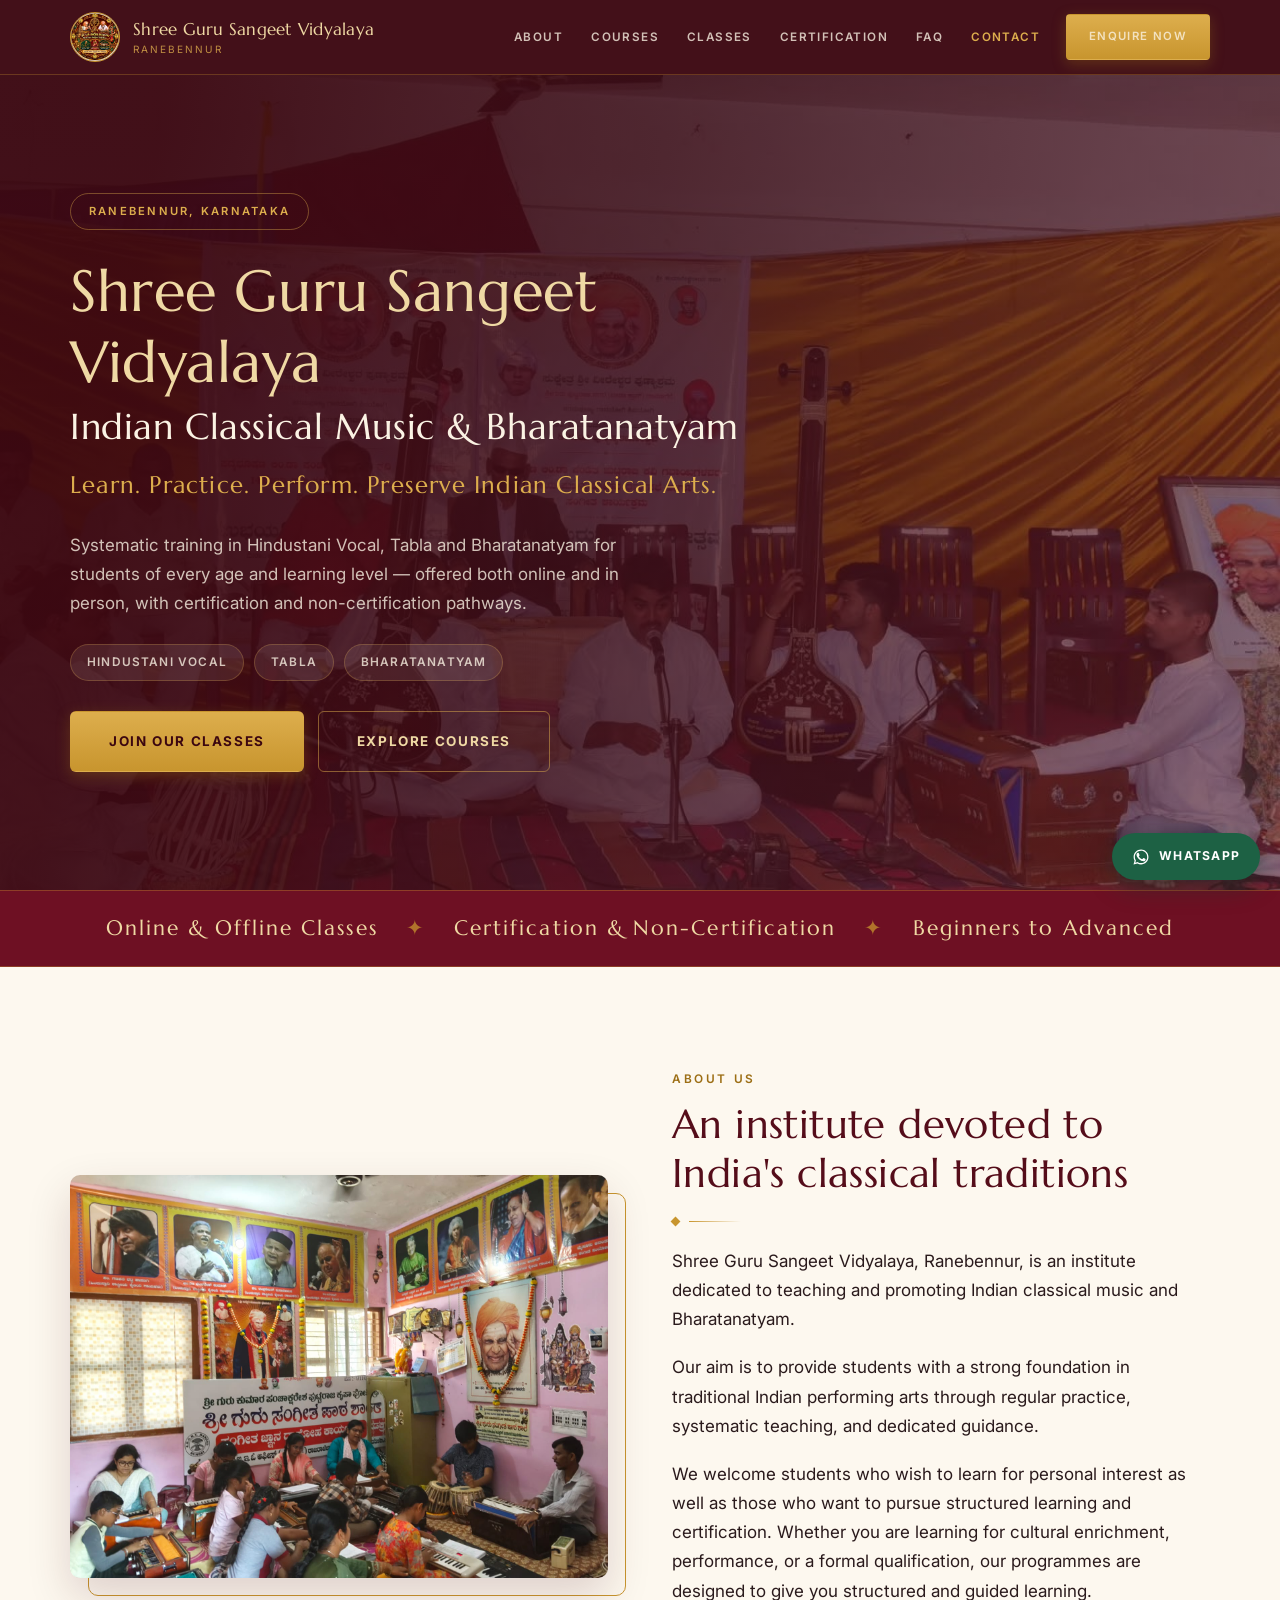
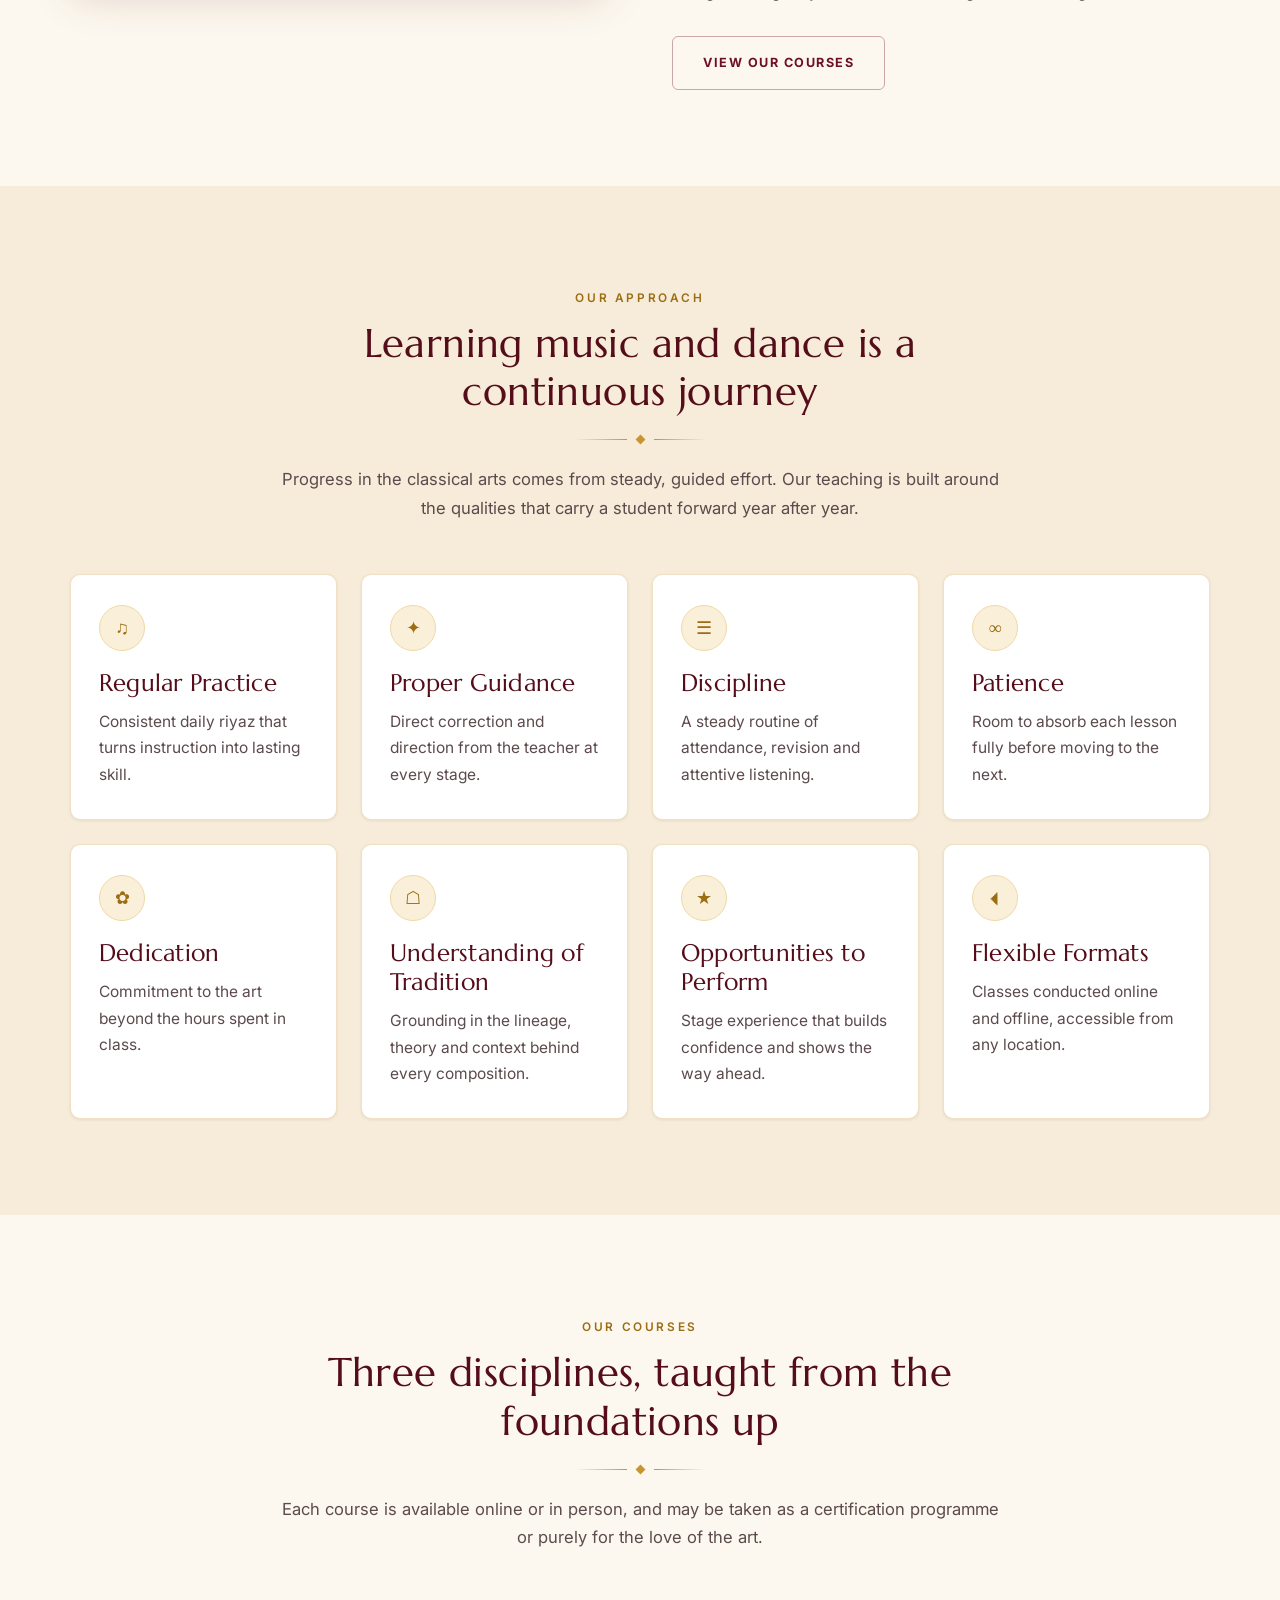
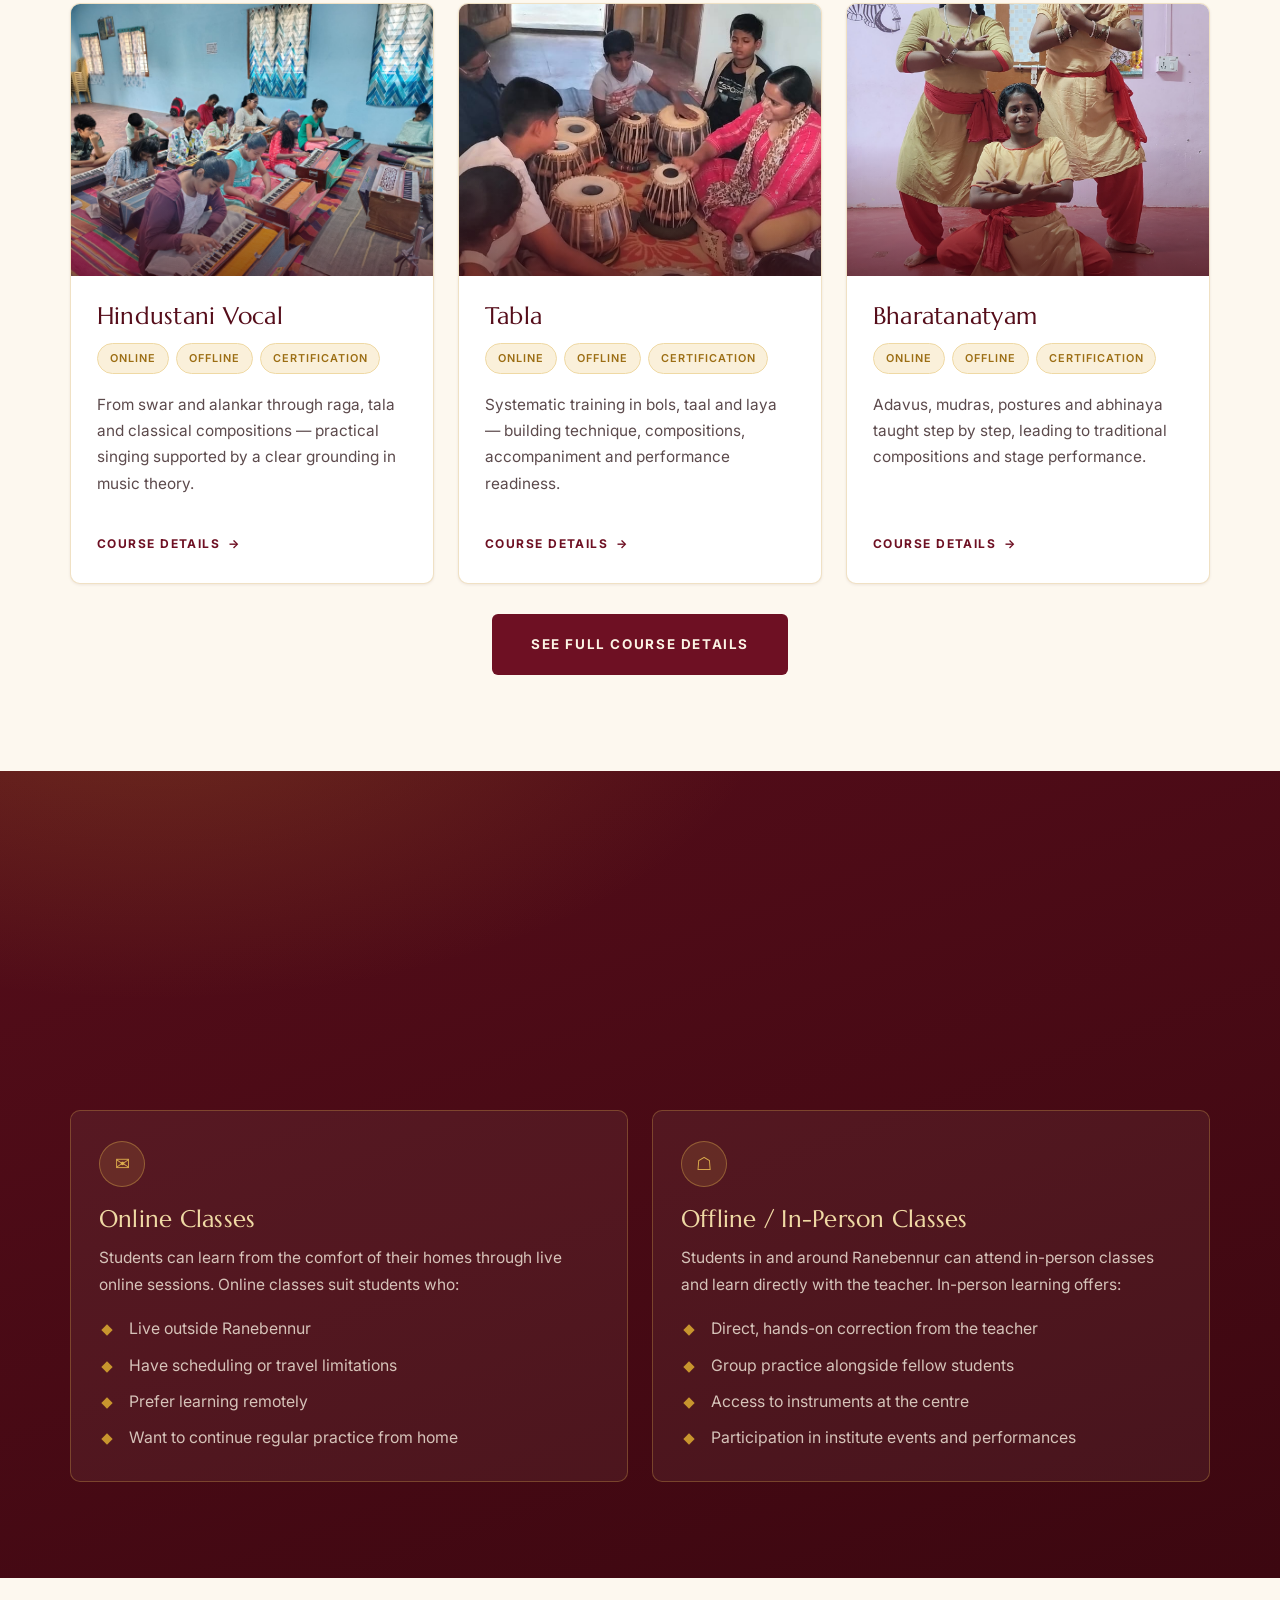
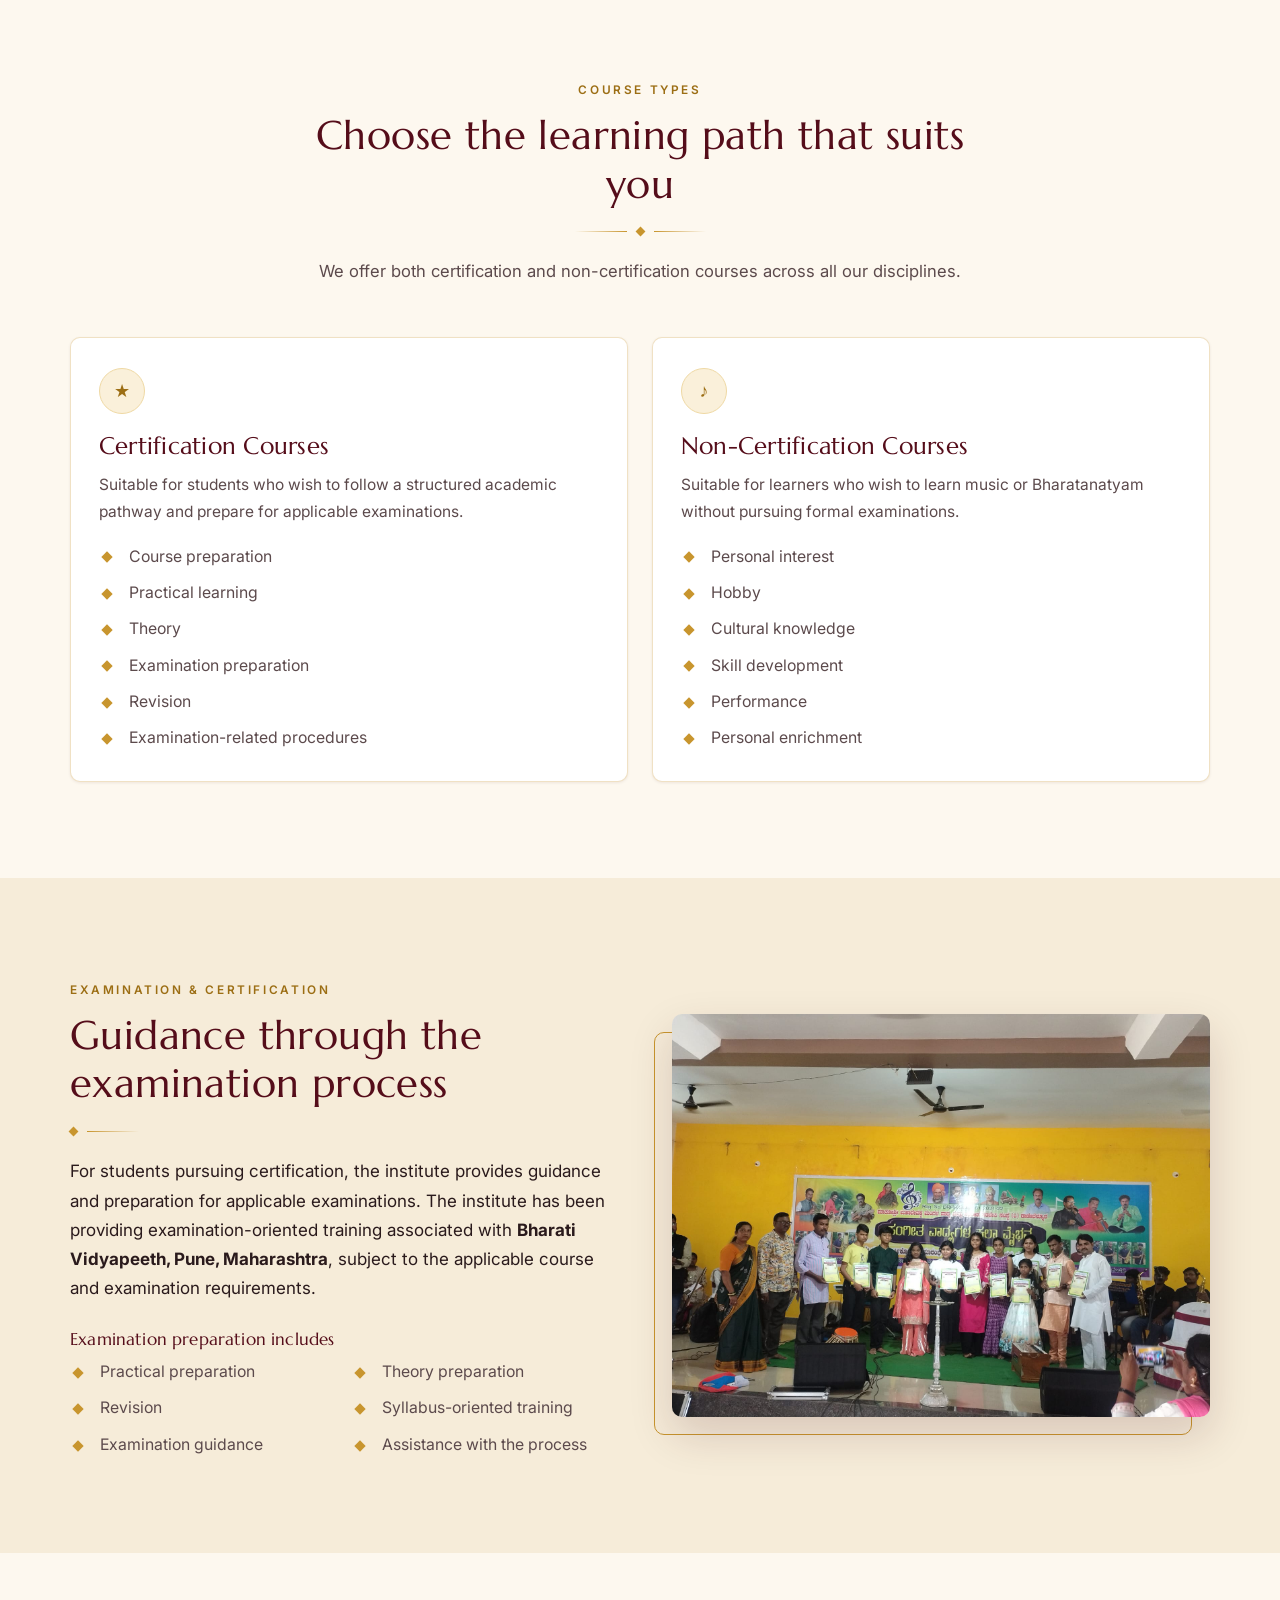
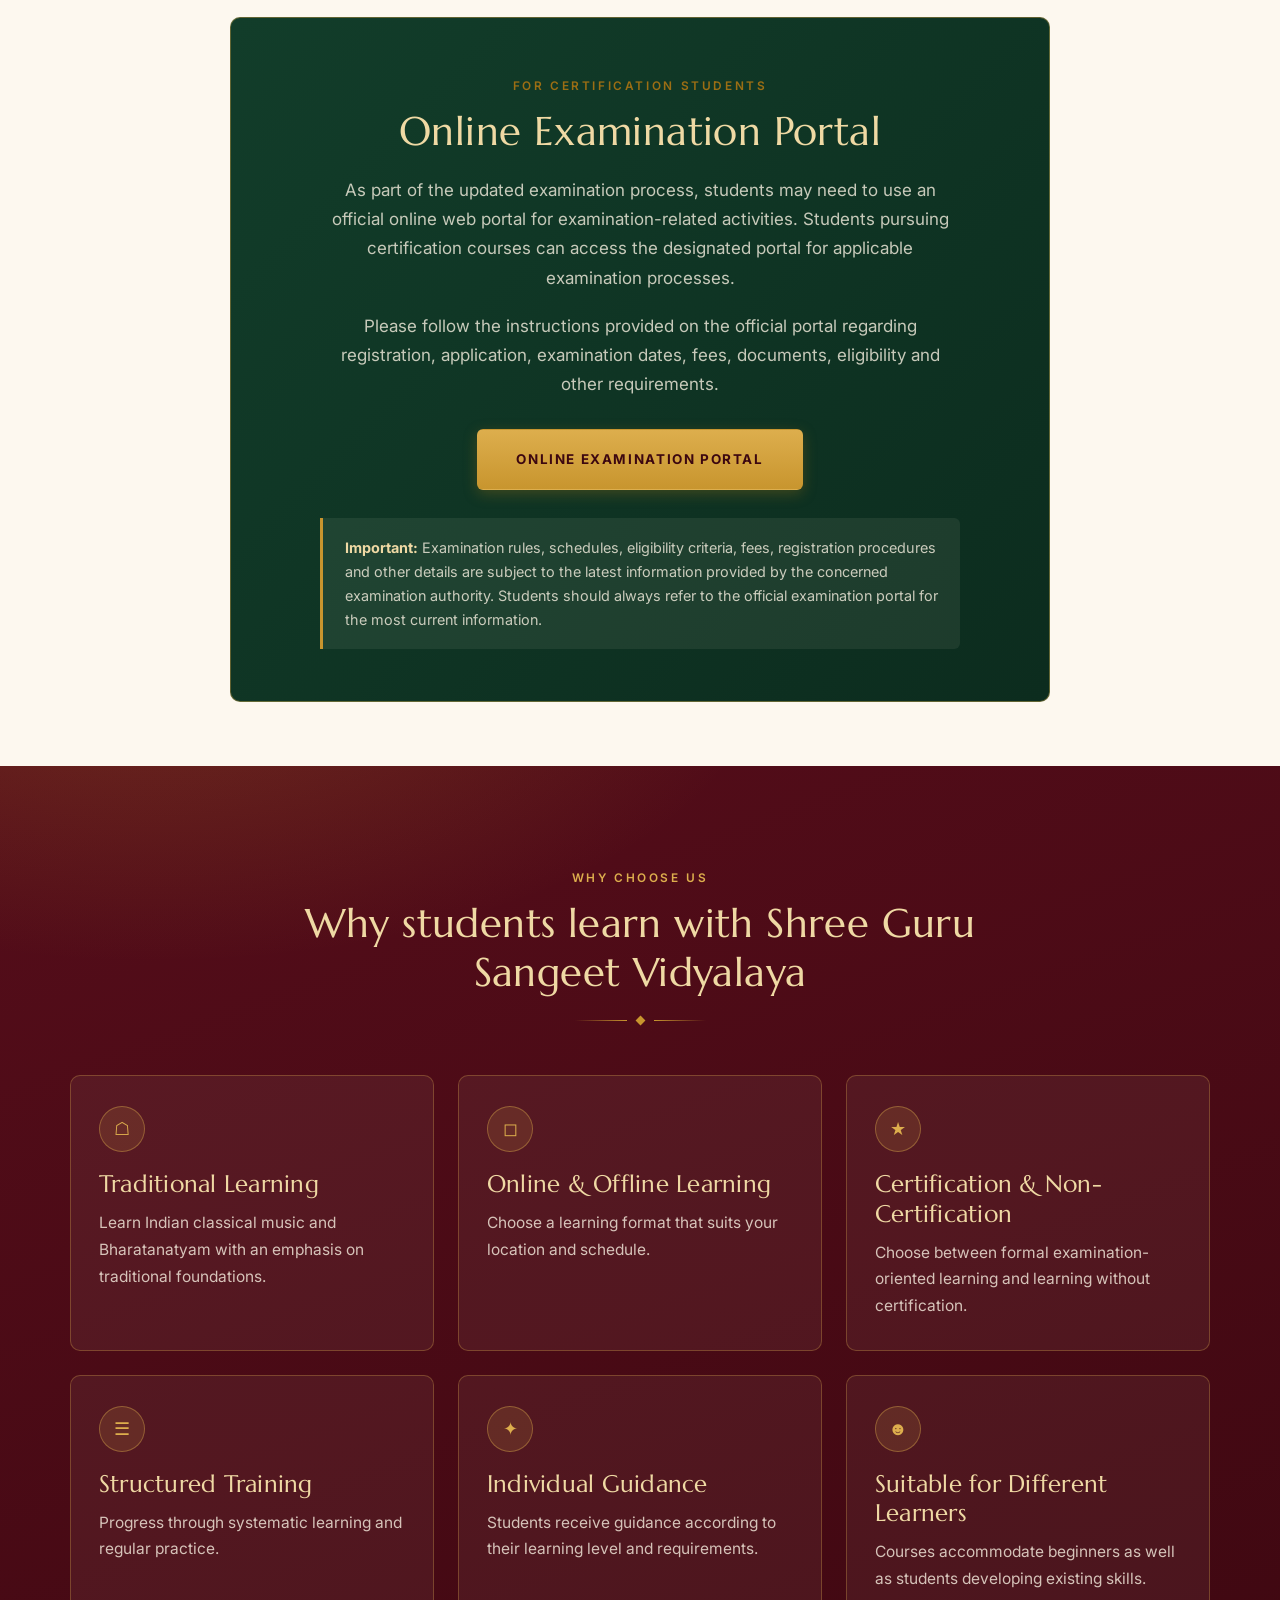
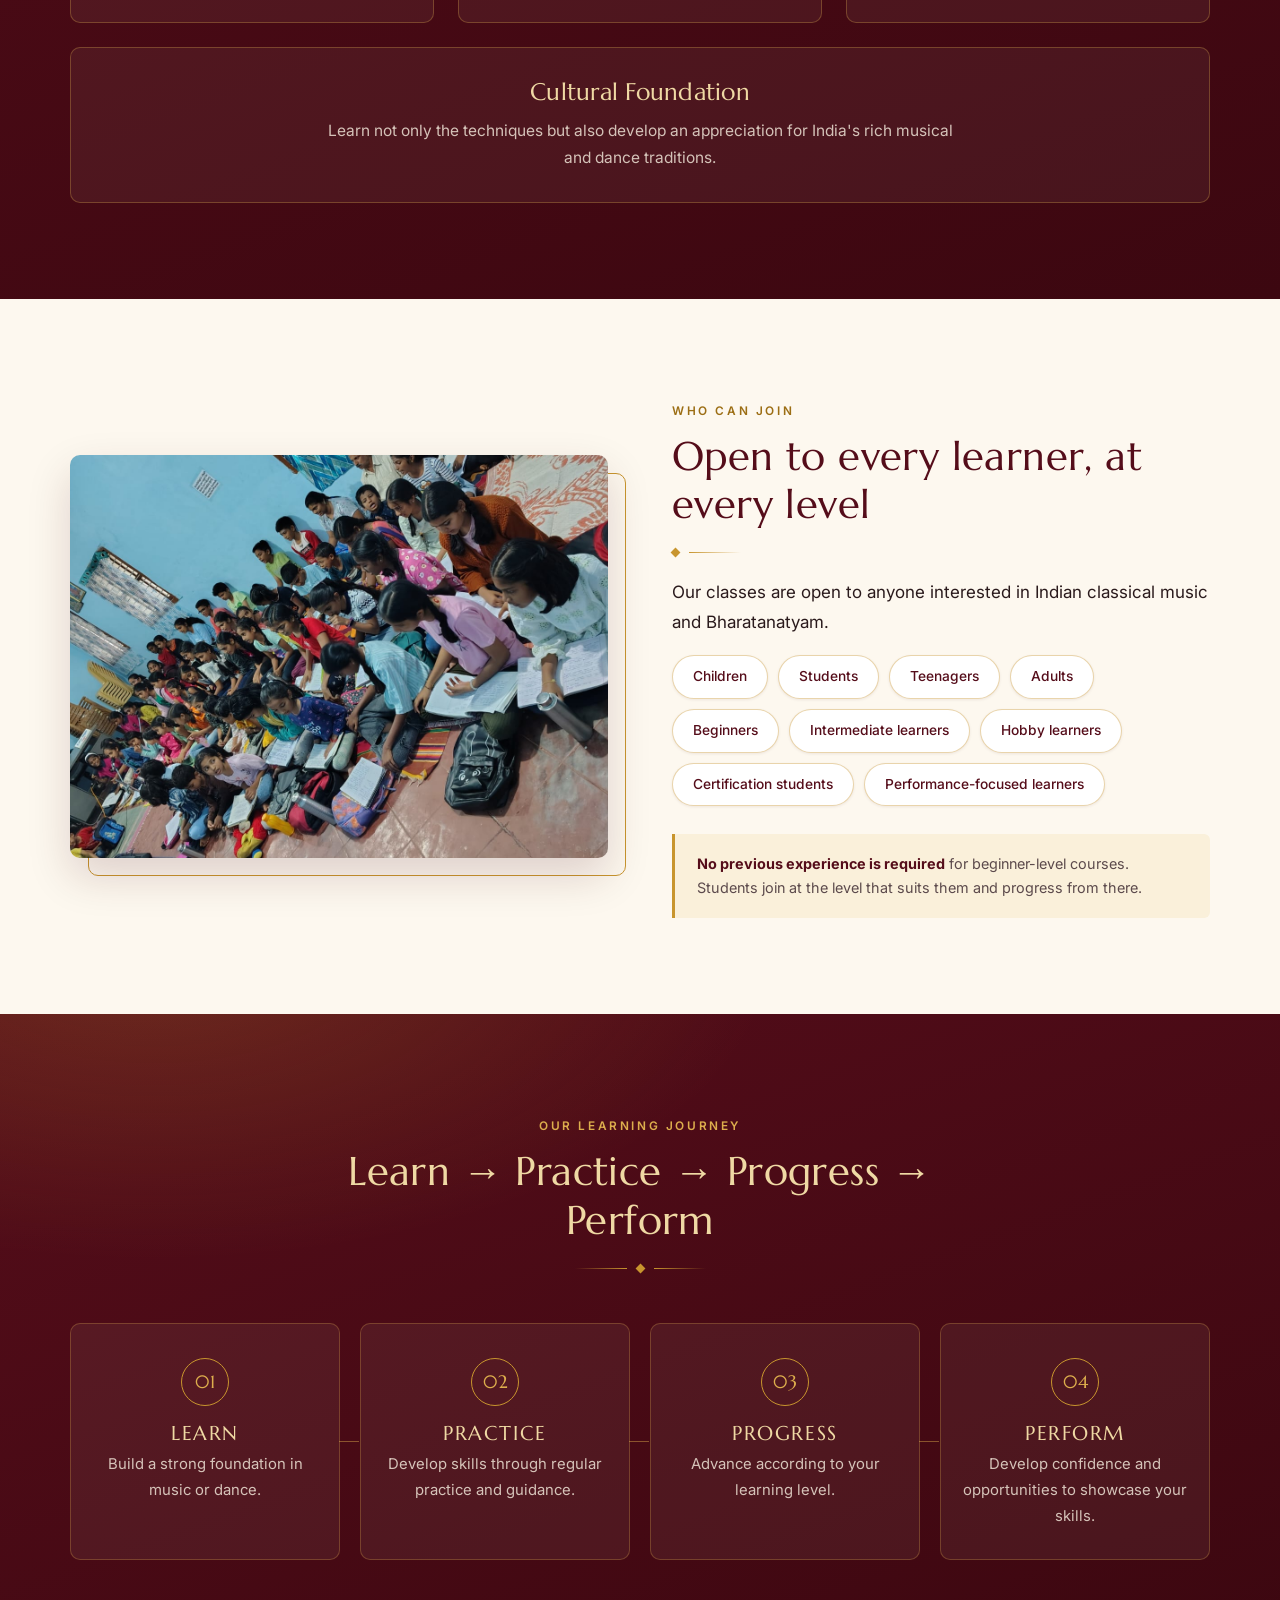
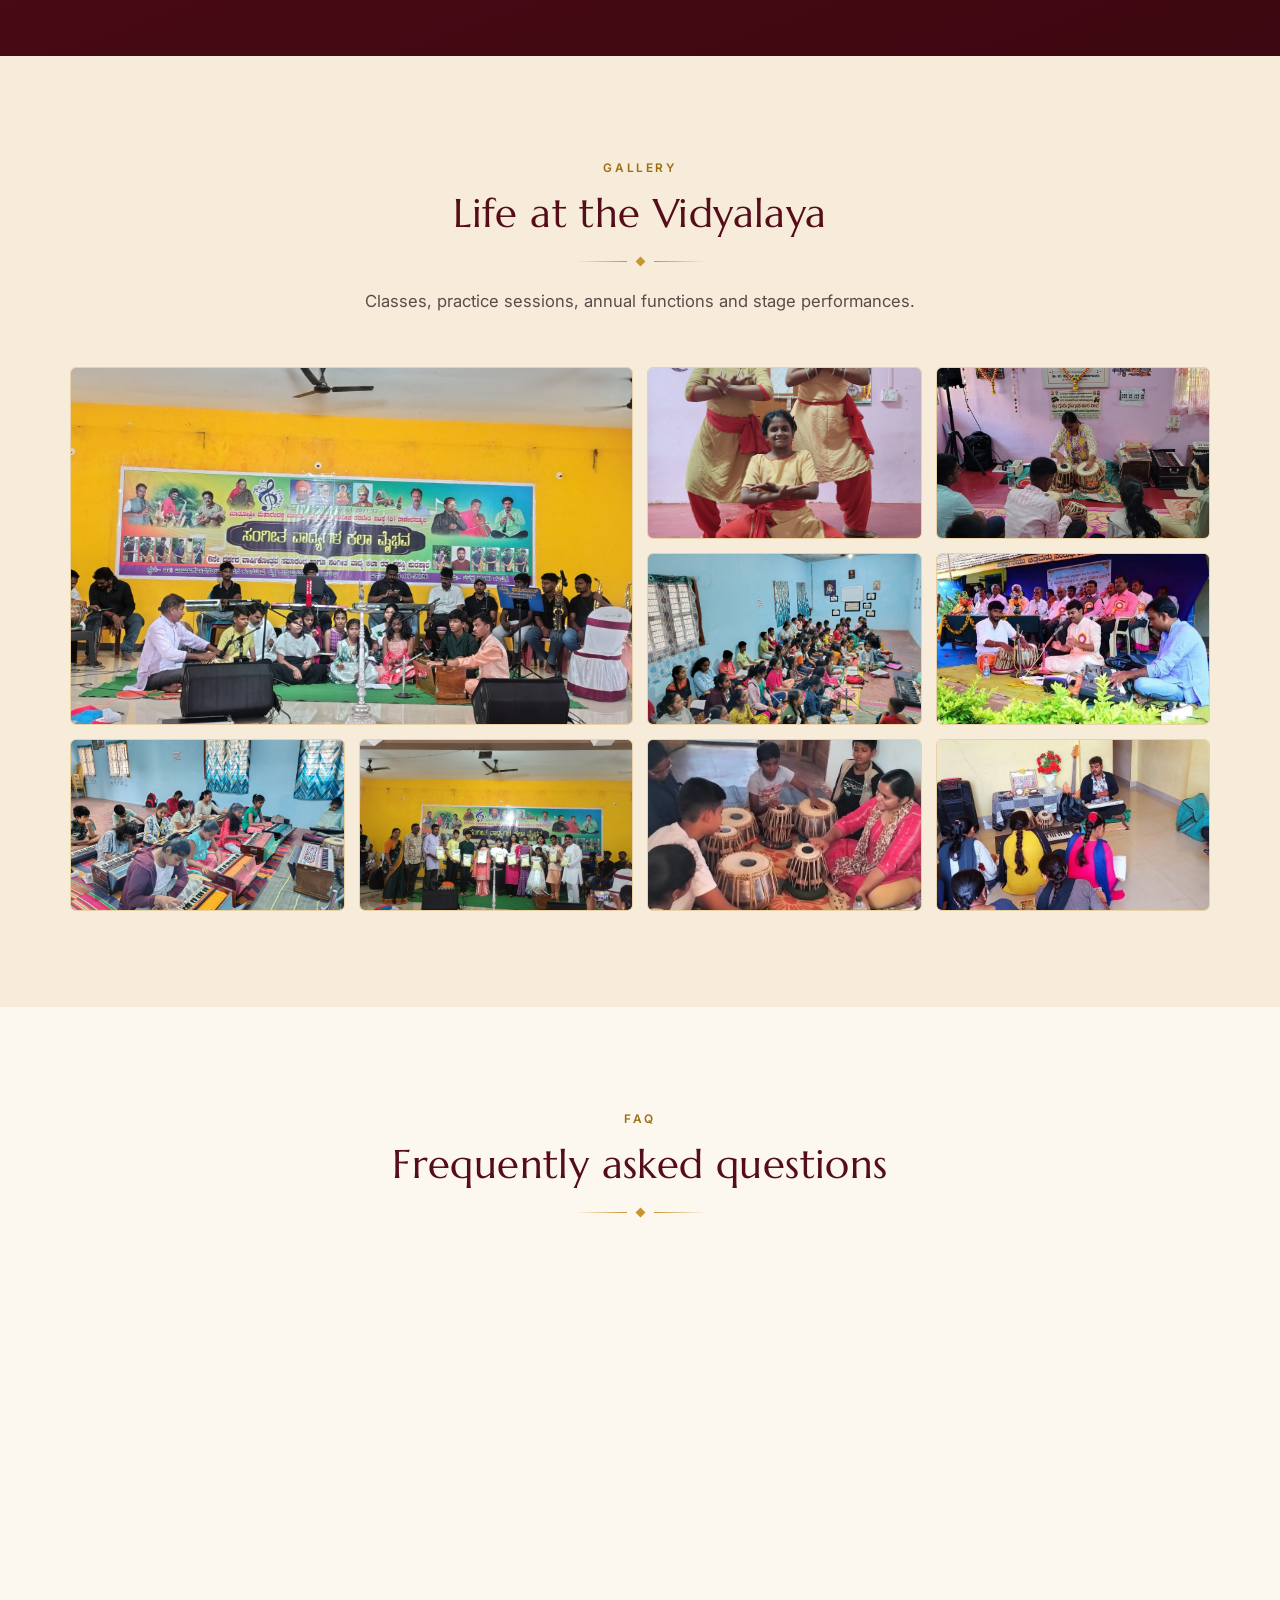
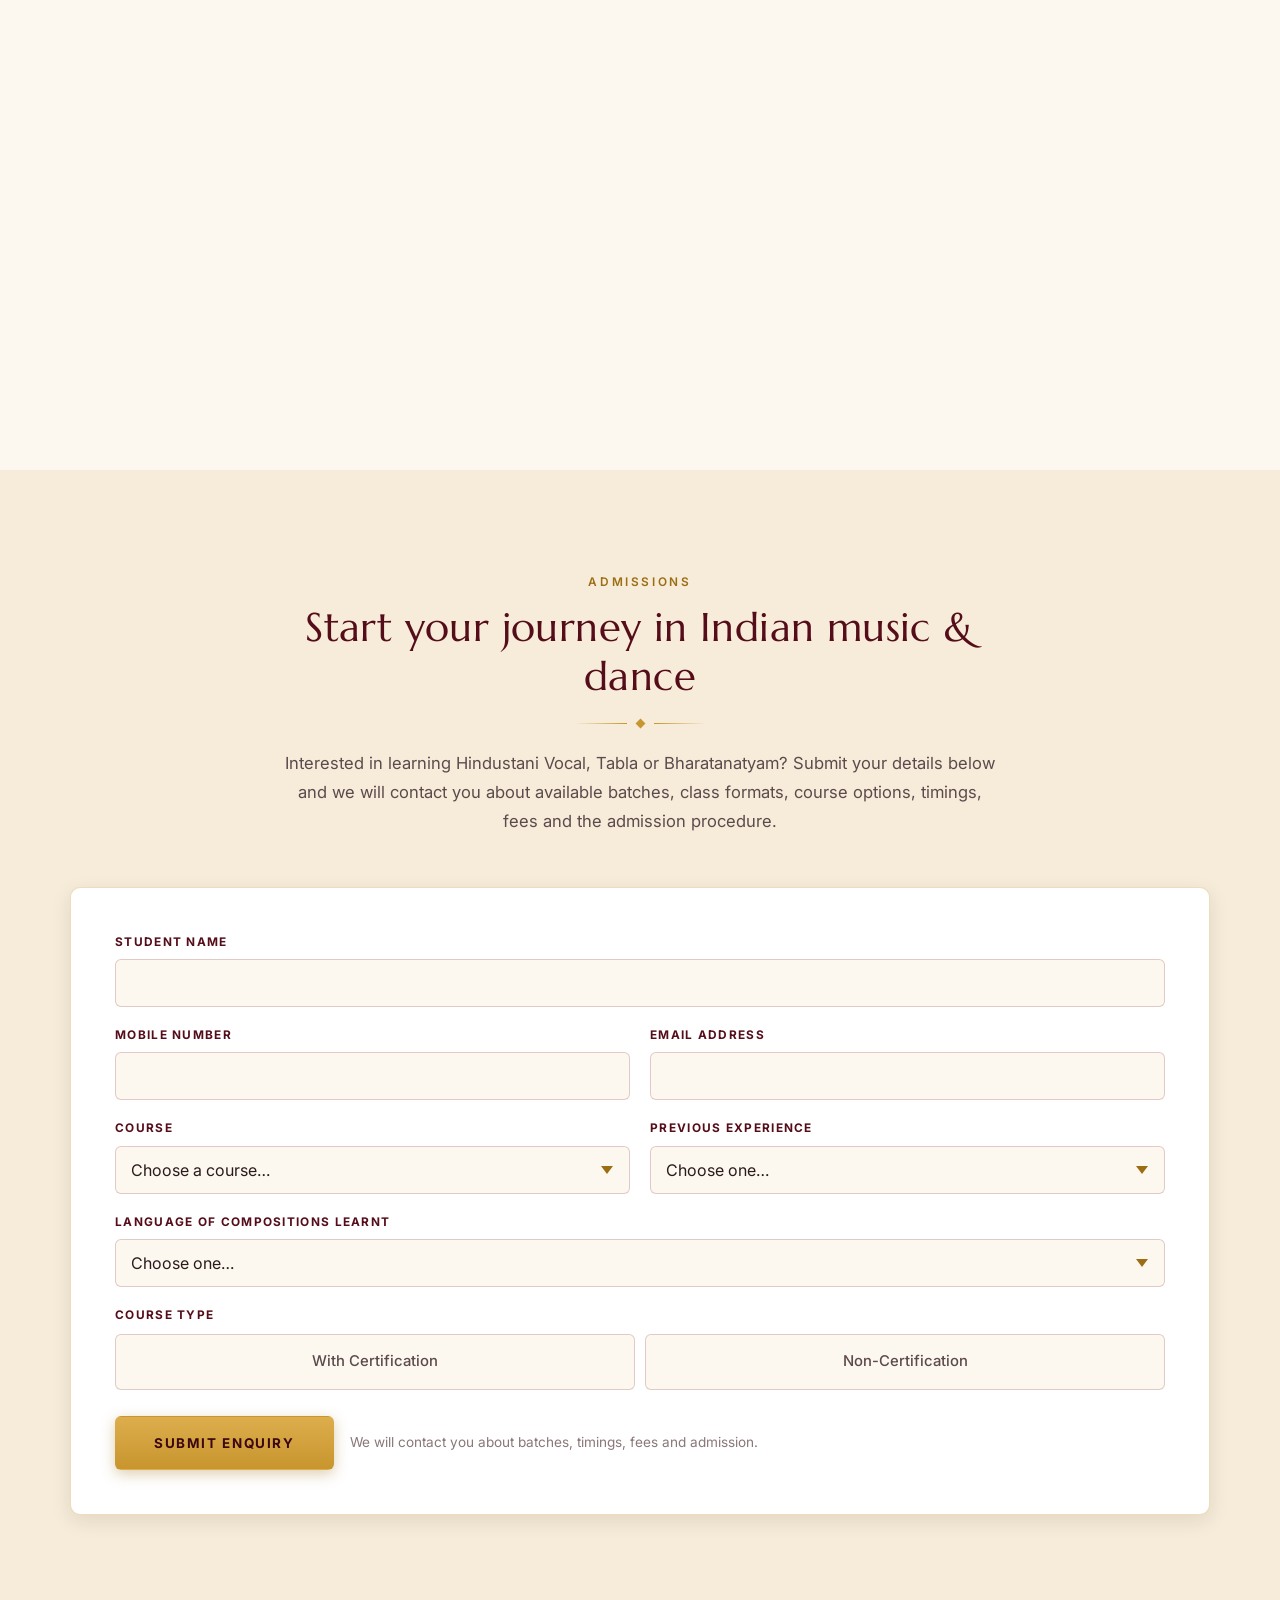
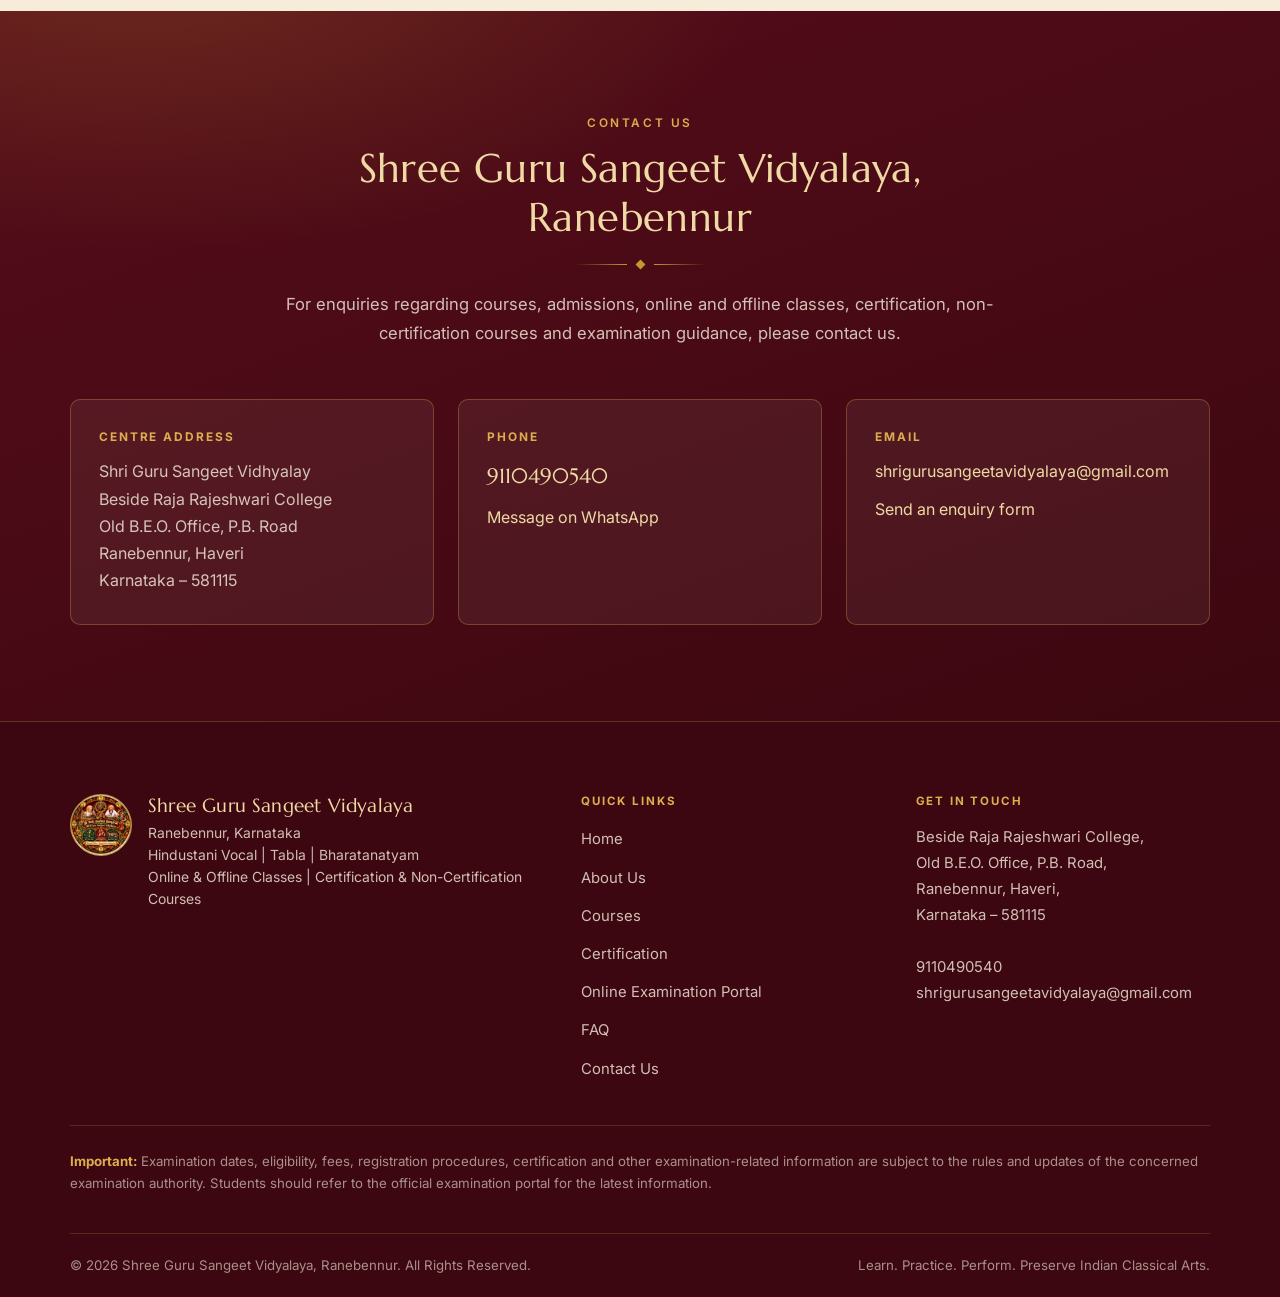
==== index.html @ ef045285 "added new" ====
<!DOCTYPE html>
<html lang="en">
<head>
<meta charset="utf-8">
<meta name="viewport" content="width=device-width, initial-scale=1">
<title>Shree Guru Sangeet Vidyalaya, Ranebennur | Hindustani Vocal, Tabla &amp; Bharatanatyam</title>
<meta name="description" content="Shree Guru Sangeet Vidyalaya, Ranebennur offers systematic training in Hindustani Vocal, Tabla and Bharatanatyam — online and offline, with certification and non-certification courses.">
<meta name="keywords" content="music classes Ranebennur, Hindustani vocal classes, tabla classes, Bharatanatyam classes, online music classes, Karnataka">

<meta property="og:title" content="Shree Guru Sangeet Vidyalaya, Ranebennur">
<meta property="og:description" content="Learn. Practice. Perform. Preserve Indian Classical Arts. Hindustani Vocal | Tabla | Bharatanatyam.">
<meta property="og:image" content="images/logo.jpg">
<meta property="og:type" content="website">

<link rel="icon" href="images/logo.jpg">
<link rel="preconnect" href="https://fonts.googleapis.com">
<link rel="preconnect" href="https://fonts.gstatic.com" crossorigin>
<link href="https://fonts.googleapis.com/css2?family=Marcellus&family=Inter:wght@400;500;600;700&display=swap" rel="stylesheet">
<link rel="stylesheet" href="css/style.css">
</head>
<body>

<a class="skip-link" href="#main">Skip to content</a>

<!-- ============================= HEADER ============================= -->
<header class="site-header">
  <div class="wrap header-inner">
    <a class="brand" href="index.html">
      <img src="images/logo.jpg" alt="Shree Guru Sangeet Vidyalaya emblem">
      <span class="brand-text">
        <span class="brand-name">Shree Guru Sangeet Vidyalaya</span>
        <span class="brand-sub">Ranebennur</span>
      </span>
    </a>

    <button class="nav-toggle" aria-expanded="false" aria-controls="primary-nav" aria-label="Toggle menu">
      <span></span><span></span><span></span>
    </button>

    <nav class="nav" id="primary-nav" aria-label="Primary">
      <a href="#about">About</a>
      <a href="courses.html">Courses</a>
      <a href="#classes">Classes</a>
      <a href="#certification">Certification</a>
      <a href="#faq">FAQ</a>
      <a href="#contact">Contact</a>
      <a class="btn btn--gold" href="#enquiry">Enquire Now</a>
    </nav>
  </div>
</header>

<main id="main">

<!-- ============================= HERO ============================= -->
<section class="hero">
  <div class="hero__bg" role="presentation"></div>
  <div class="wrap">
    <div class="hero__content">
      <span class="hero__kicker">Ranebennur, Karnataka</span>
      <h1>
        Shree Guru Sangeet Vidyalaya
        <span class="accent">Indian Classical Music &amp; Bharatanatyam</span>
      </h1>
      <p class="hero__tagline">Learn. Practice. Perform. Preserve Indian Classical Arts.</p>
      <p class="hero__lede">
        Systematic training in Hindustani Vocal, Tabla and Bharatanatyam for students of
        every age and learning level — offered both online and in person, with certification
        and non-certification pathways.
      </p>

      <div class="hero__pills">
        <span>Hindustani Vocal</span>
        <span>Tabla</span>
        <span>Bharatanatyam</span>
      </div>

      <div class="btn-row">
        <a class="btn btn--gold btn--lg" href="#enquiry">Join Our Classes</a>
        <a class="btn btn--ghost btn--lg" href="courses.html">Explore Courses</a>
      </div>
    </div>
  </div>
</section>

<!-- ============================= STRIP ============================= -->
<div class="strip">
  <div class="wrap strip__inner">
    <span>Online &amp; Offline Classes</span> <i>&#10022;</i>
    <span>Certification &amp; Non-Certification</span> <i>&#10022;</i>
    <span>Beginners to Advanced</span>
  </div>
</div>

<!-- ============================= ABOUT ============================= -->
<section class="section" id="about">
  <div class="wrap">
    <div class="split reveal">
      <div class="split__media">
        <img src="images/institute.jpg" alt="Students learning at Shree Guru Sangeet Vidyalaya in Ranebennur" loading="lazy">
      </div>
      <div>
        <span class="eyebrow">About Us</span>
        <h2>An institute devoted to India's classical traditions</h2>
        <div class="ornament ornament--start"><span></span></div>
        <p>
          Shree Guru Sangeet Vidyalaya, Ranebennur, is an institute dedicated to teaching and
          promoting Indian classical music and Bharatanatyam.
        </p>
        <p>
          Our aim is to provide students with a strong foundation in traditional Indian performing
          arts through regular practice, systematic teaching, and dedicated guidance.
        </p>
        <p>
          We welcome students who wish to learn for personal interest as well as those who want to
          pursue structured learning and certification. Whether you are learning for cultural
          enrichment, performance, or a formal qualification, our programmes are designed to give
          you structured and guided learning.
        </p>
        <div class="btn-row">
          <a class="btn btn--outline" href="courses.html">View Our Courses</a>
        </div>
      </div>
    </div>
  </div>
</section>

<!-- ============================= APPROACH ============================= -->
<section class="section section--cream">
  <div class="wrap">
    <div class="section-head section-head--center reveal">
      <span class="eyebrow">Our Approach</span>
      <h2>Learning music and dance is a continuous journey</h2>
      <div class="ornament"><span></span></div>
      <p>
        Progress in the classical arts comes from steady, guided effort. Our teaching is built
        around the qualities that carry a student forward year after year.
      </p>
    </div>

    <div class="grid grid--4 reveal">
      <article class="card">
        <div class="card__icon">&#9835;</div>
        <h3>Regular Practice</h3>
        <p>Consistent daily riyaz that turns instruction into lasting skill.</p>
      </article>
      <article class="card">
        <div class="card__icon">&#10022;</div>
        <h3>Proper Guidance</h3>
        <p>Direct correction and direction from the teacher at every stage.</p>
      </article>
      <article class="card">
        <div class="card__icon">&#9776;</div>
        <h3>Discipline</h3>
        <p>A steady routine of attendance, revision and attentive listening.</p>
      </article>
      <article class="card">
        <div class="card__icon">&#8734;</div>
        <h3>Patience</h3>
        <p>Room to absorb each lesson fully before moving to the next.</p>
      </article>
      <article class="card">
        <div class="card__icon">&#10047;</div>
        <h3>Dedication</h3>
        <p>Commitment to the art beyond the hours spent in class.</p>
      </article>
      <article class="card">
        <div class="card__icon">&#9750;</div>
        <h3>Understanding of Tradition</h3>
        <p>Grounding in the lineage, theory and context behind every composition.</p>
      </article>
      <article class="card">
        <div class="card__icon">&#9733;</div>
        <h3>Opportunities to Perform</h3>
        <p>Stage experience that builds confidence and shows the way ahead.</p>
      </article>
      <article class="card">
        <div class="card__icon">&#9204;</div>
        <h3>Flexible Formats</h3>
        <p>Classes conducted online and offline, accessible from any location.</p>
      </article>
    </div>
  </div>
</section>

<!-- ============================= COURSES ============================= -->
<section class="section" id="courses">
  <div class="wrap">
    <div class="section-head section-head--center reveal">
      <span class="eyebrow">Our Courses</span>
      <h2>Three disciplines, taught from the foundations up</h2>
      <div class="ornament"><span></span></div>
      <p>
        Each course is available online or in person, and may be taken as a certification
        programme or purely for the love of the art.
      </p>
    </div>

    <div class="grid grid--3 reveal">

      <article class="course-card">
        <div class="course-card__img">
          <img src="images/vocal-class.jpg" alt="Students practising Hindustani vocal music on harmoniums" loading="lazy">
        </div>
        <div class="course-card__body">
          <h3>Hindustani Vocal</h3>
          <ul class="tags"><li>Online</li><li>Offline</li><li>Certification</li></ul>
          <p>
            From swar and alankar through raga, tala and classical compositions — practical
            singing supported by a clear grounding in music theory.
          </p>
          <a class="card-link" href="courses.html#hindustani-vocal">Course details</a>
        </div>
      </article>

      <article class="course-card">
        <div class="course-card__img">
          <img src="images/tabla-class.jpg" alt="Students learning tabla in a group class" loading="lazy">
        </div>
        <div class="course-card__body">
          <h3>Tabla</h3>
          <ul class="tags"><li>Online</li><li>Offline</li><li>Certification</li></ul>
          <p>
            Systematic training in bols, taal and laya — building technique, compositions,
            accompaniment and performance readiness.
          </p>
          <a class="card-link" href="courses.html#tabla">Course details</a>
        </div>
      </article>

      <article class="course-card">
        <div class="course-card__img">
          <img src="images/bharatanatyam.jpg" alt="Students of Bharatanatyam holding a classical pose" loading="lazy">
        </div>
        <div class="course-card__body">
          <h3>Bharatanatyam</h3>
          <ul class="tags"><li>Online</li><li>Offline</li><li>Certification</li></ul>
          <p>
            Adavus, mudras, postures and abhinaya taught step by step, leading to traditional
            compositions and stage performance.
          </p>
          <a class="card-link" href="courses.html#bharatanatyam">Course details</a>
        </div>
      </article>

    </div>

    <div class="btn-row" style="justify-content:center">
      <a class="btn btn--maroon btn--lg" href="courses.html">See Full Course Details</a>
    </div>
  </div>
</section>

<!-- ============================= ONLINE / OFFLINE ============================= -->
<section class="section section--dark" id="classes">
  <div class="wrap">
    <div class="section-head section-head--center reveal">
      <span class="eyebrow">Online &amp; Offline</span>
      <h2>Learn from wherever you are</h2>
      <div class="ornament"><span></span></div>
      <p>
        We offer both online and offline classes to provide flexibility for students.
        Whichever you choose, the focus remains on systematic learning, regular practice
        and individual guidance.
      </p>
    </div>

    <div class="grid grid--2 reveal">
      <article class="card card--dark">
        <div class="card__icon">&#9993;</div>
        <h3>Online Classes</h3>
        <p style="margin-bottom:18px">
          Students can learn from the comfort of their homes through live online sessions.
          Online classes suit students who:
        </p>
        <ul class="ticks">
          <li>Live outside Ranebennur</li>
          <li>Have scheduling or travel limitations</li>
          <li>Prefer learning remotely</li>
          <li>Want to continue regular practice from home</li>
        </ul>
      </article>

      <article class="card card--dark">
        <div class="card__icon">&#9750;</div>
        <h3>Offline / In-Person Classes</h3>
        <p style="margin-bottom:18px">
          Students in and around Ranebennur can attend in-person classes and learn directly
          with the teacher. In-person learning offers:
        </p>
        <ul class="ticks">
          <li>Direct, hands-on correction from the teacher</li>
          <li>Group practice alongside fellow students</li>
          <li>Access to instruments at the centre</li>
          <li>Participation in institute events and performances</li>
        </ul>
      </article>
    </div>
  </div>
</section>

<!-- ============================= CERTIFICATION ============================= -->
<section class="section" id="certification">
  <div class="wrap">
    <div class="section-head section-head--center reveal">
      <span class="eyebrow">Course Types</span>
      <h2>Choose the learning path that suits you</h2>
      <div class="ornament"><span></span></div>
      <p>
        We offer both certification and non-certification courses across all our disciplines.
      </p>
    </div>

    <div class="grid grid--2 reveal">
      <article class="card">
        <div class="card__icon">&#9733;</div>
        <h3>Certification Courses</h3>
        <p style="margin-bottom:18px">
          Suitable for students who wish to follow a structured academic pathway and prepare
          for applicable examinations.
        </p>
        <ul class="ticks">
          <li>Course preparation</li>
          <li>Practical learning</li>
          <li>Theory</li>
          <li>Examination preparation</li>
          <li>Revision</li>
          <li>Examination-related procedures</li>
        </ul>
      </article>

      <article class="card">
        <div class="card__icon">&#9834;</div>
        <h3>Non-Certification Courses</h3>
        <p style="margin-bottom:18px">
          Suitable for learners who wish to learn music or Bharatanatyam without pursuing
          formal examinations.
        </p>
        <ul class="ticks">
          <li>Personal interest</li>
          <li>Hobby</li>
          <li>Cultural knowledge</li>
          <li>Skill development</li>
          <li>Performance</li>
          <li>Personal enrichment</li>
        </ul>
      </article>
    </div>
  </div>
</section>

<!-- ============================= EXAMINATION ============================= -->
<section class="section section--cream" id="examination">
  <div class="wrap">
    <div class="split split--media-right reveal">
      <div class="split__media">
        <img src="images/certificates.jpg" alt="Students receiving certificates at an institute function" loading="lazy">
      </div>
      <div>
        <span class="eyebrow">Examination &amp; Certification</span>
        <h2>Guidance through the examination process</h2>
        <div class="ornament ornament--start"><span></span></div>
        <p>
          For students pursuing certification, the institute provides guidance and preparation
          for applicable examinations. The institute has been providing examination-oriented
          training associated with <strong>Bharati Vidyapeeth, Pune, Maharashtra</strong>,
          subject to the applicable course and examination requirements.
        </p>

        <h4 style="margin-top:26px">Examination preparation includes</h4>
        <ul class="ticks ticks--2col">
          <li>Practical preparation</li>
          <li>Theory preparation</li>
          <li>Revision</li>
          <li>Syllabus-oriented training</li>
          <li>Examination guidance</li>
          <li>Assistance with the process</li>
        </ul>
      </div>
    </div>
  </div>
</section>

<!-- ============================= EXAM PORTAL ============================= -->
<section class="section section--tight">
  <div class="wrap wrap--narrow">
    <div class="callout reveal">
      <span class="eyebrow">For Certification Students</span>
      <h2>Online Examination Portal</h2>
      <p>
        As part of the updated examination process, students may need to use an official online
        web portal for examination-related activities. Students pursuing certification courses can
        access the designated portal for applicable examination processes.
      </p>
      <p>
        Please follow the instructions provided on the official portal regarding registration,
        application, examination dates, fees, documents, eligibility and other requirements.
      </p>

      <div class="btn-row">
        <!-- TODO: replace "#" with the official examination portal URL supplied by the institute -->
        <a class="btn btn--gold btn--lg" href="#" target="_blank" rel="noopener">Online Examination Portal</a>
      </div>

      <p class="note">
        <strong>Important:</strong> Examination rules, schedules, eligibility criteria, fees,
        registration procedures and other details are subject to the latest information provided
        by the concerned examination authority. Students should always refer to the official
        examination portal for the most current information.
      </p>
    </div>
  </div>
</section>

<!-- ============================= WHY CHOOSE US ============================= -->
<section class="section section--dark" id="why">
  <div class="wrap">
    <div class="section-head section-head--center reveal">
      <span class="eyebrow">Why Choose Us</span>
      <h2>Why students learn with Shree Guru Sangeet Vidyalaya</h2>
      <div class="ornament"><span></span></div>
    </div>

    <div class="grid grid--3 reveal">
      <article class="card card--dark">
        <div class="card__icon">&#9750;</div>
        <h3>Traditional Learning</h3>
        <p>Learn Indian classical music and Bharatanatyam with an emphasis on traditional foundations.</p>
      </article>
      <article class="card card--dark">
        <div class="card__icon">&#9723;</div>
        <h3>Online &amp; Offline Learning</h3>
        <p>Choose a learning format that suits your location and schedule.</p>
      </article>
      <article class="card card--dark">
        <div class="card__icon">&#9733;</div>
        <h3>Certification &amp; Non-Certification</h3>
        <p>Choose between formal examination-oriented learning and learning without certification.</p>
      </article>
      <article class="card card--dark">
        <div class="card__icon">&#9776;</div>
        <h3>Structured Training</h3>
        <p>Progress through systematic learning and regular practice.</p>
      </article>
      <article class="card card--dark">
        <div class="card__icon">&#10022;</div>
        <h3>Individual Guidance</h3>
        <p>Students receive guidance according to their learning level and requirements.</p>
      </article>
      <article class="card card--dark">
        <div class="card__icon">&#9787;</div>
        <h3>Suitable for Different Learners</h3>
        <p>Courses accommodate beginners as well as students developing existing skills.</p>
      </article>
    </div>

    <div class="card card--dark reveal" style="margin-top:24px; text-align:center">
      <h3>Cultural Foundation</h3>
      <p style="max-width:640px; margin-inline:auto">
        Learn not only the techniques but also develop an appreciation for India's rich musical
        and dance traditions.
      </p>
    </div>
  </div>
</section>

<!-- ============================= WHO CAN JOIN ============================= -->
<section class="section" id="who">
  <div class="wrap">
    <div class="split reveal">
      <div class="split__media">
        <img src="images/students.jpg" alt="A large group of students of all ages in class" loading="lazy">
      </div>
      <div>
        <span class="eyebrow">Who Can Join</span>
        <h2>Open to every learner, at every level</h2>
        <div class="ornament ornament--start"><span></span></div>
        <p>
          Our classes are open to anyone interested in Indian classical music and Bharatanatyam.
        </p>

        <ul class="chips">
          <li>Children</li>
          <li>Students</li>
          <li>Teenagers</li>
          <li>Adults</li>
          <li>Beginners</li>
          <li>Intermediate learners</li>
          <li>Hobby learners</li>
          <li>Certification students</li>
          <li>Performance-focused learners</li>
        </ul>

        <p class="note note--light">
          <strong>No previous experience is required</strong> for beginner-level courses.
          Students join at the level that suits them and progress from there.
        </p>
      </div>
    </div>
  </div>
</section>

<!-- ============================= JOURNEY ============================= -->
<section class="section section--dark" id="journey">
  <div class="wrap">
    <div class="section-head section-head--center reveal">
      <span class="eyebrow">Our Learning Journey</span>
      <h2>Learn &rarr; Practice &rarr; Progress &rarr; Perform</h2>
      <div class="ornament"><span></span></div>
    </div>

    <div class="journey reveal">
      <div class="journey__step">
        <div class="journey__num"></div>
        <h3>Learn</h3>
        <p>Build a strong foundation in music or dance.</p>
      </div>
      <div class="journey__step">
        <div class="journey__num"></div>
        <h3>Practice</h3>
        <p>Develop skills through regular practice and guidance.</p>
      </div>
      <div class="journey__step">
        <div class="journey__num"></div>
        <h3>Progress</h3>
        <p>Advance according to your learning level.</p>
      </div>
      <div class="journey__step">
        <div class="journey__num"></div>
        <h3>Perform</h3>
        <p>Develop confidence and opportunities to showcase your skills.</p>
      </div>
    </div>
  </div>
</section>

<!-- ============================= GALLERY ============================= -->
<section class="section section--cream" id="gallery">
  <div class="wrap">
    <div class="section-head section-head--center reveal">
      <span class="eyebrow">Gallery</span>
      <h2>Life at the Vidyalaya</h2>
      <div class="ornament"><span></span></div>
      <p>Classes, practice sessions, annual functions and stage performances.</p>
    </div>

    <div class="gallery reveal">
      <figure class="feature"><img src="images/performance.jpg" alt="Students performing on stage at the annual function" loading="lazy"></figure>
      <figure><img src="images/bharatanatyam.jpg" alt="Bharatanatyam students in a classical pose" loading="lazy"></figure>
      <figure><img src="images/tabla-class-2.jpg" alt="A tabla lesson in progress" loading="lazy"></figure>
      <figure><img src="images/class-hall.jpg" alt="Students seated in the class hall" loading="lazy"></figure>
      <figure><img src="images/concert-outdoor.jpg" alt="A vocal and tabla performance at an outdoor event" loading="lazy"></figure>
      <figure><img src="images/vocal-class.jpg" alt="Vocal students practising on harmoniums" loading="lazy"></figure>
      <figure><img src="images/certificates.jpg" alt="Certificate distribution at an institute function" loading="lazy"></figure>
      <figure><img src="images/tabla-class.jpg" alt="A group tabla practice session" loading="lazy"></figure>
      <figure><img src="images/class-keyboard.jpg" alt="A keyboard and vocal session at the institute" loading="lazy"></figure>
    </div>
  </div>
</section>

<!-- ============================= FAQ ============================= -->
<section class="section" id="faq">
  <div class="wrap">
    <div class="section-head section-head--center reveal">
      <span class="eyebrow">FAQ</span>
      <h2>Frequently asked questions</h2>
      <div class="ornament"><span></span></div>
    </div>

    <div class="faq reveal">

      <div class="faq-item">
        <button class="faq-item__q" aria-expanded="false">What courses does Shree Guru Sangeet Vidyalaya offer?</button>
        <div class="faq-item__a"><div><p>We offer training in Hindustani Vocal, Tabla and Bharatanatyam.</p></div></div>
      </div>

      <div class="faq-item">
        <button class="faq-item__q" aria-expanded="false">Are classes available online?</button>
        <div class="faq-item__a"><div><p>Yes. Online classes are available along with offline / in-person classes.</p></div></div>
      </div>

      <div class="faq-item">
        <button class="faq-item__q" aria-expanded="false">Are offline classes available in Ranebennur?</button>
        <div class="faq-item__a"><div><p>Yes. The institute provides offline classes in Ranebennur.</p></div></div>
      </div>

      <div class="faq-item">
        <button class="faq-item__q" aria-expanded="false">Do you offer certification courses?</button>
        <div class="faq-item__a"><div><p>Yes. Certification-oriented courses are available for applicable programmes.</p></div></div>
      </div>

      <div class="faq-item">
        <button class="faq-item__q" aria-expanded="false">Do you offer non-certification classes?</button>
        <div class="faq-item__a"><div><p>Yes. Students can also choose non-certification classes for learning without pursuing formal examinations.</p></div></div>
      </div>

      <div class="faq-item">
        <button class="faq-item__q" aria-expanded="false">Can beginners join?</button>
        <div class="faq-item__a"><div><p>Yes. Beginner-level students can join the appropriate course. No previous experience is required.</p></div></div>
      </div>

      <div class="faq-item">
        <button class="faq-item__q" aria-expanded="false">Are examinations available?</button>
        <div class="faq-item__a"><div><p>Students pursuing certification can be guided toward applicable examinations, subject to the rules and requirements of the concerned examination authority.</p></div></div>
      </div>

      <div class="faq-item">
        <button class="faq-item__q" aria-expanded="false">How can I access the online examination portal?</button>
        <div class="faq-item__a"><div><p>A dedicated Online Examination Portal link is provided on this website. Students should use the official portal and follow the latest instructions provided there.</p></div></div>
      </div>

      <div class="faq-item">
        <button class="faq-item__q" aria-expanded="false">Can I learn only as a hobby?</button>
        <div class="faq-item__a"><div><p>Yes. Non-certification classes can be chosen by students who wish to learn music or Bharatanatyam for personal interest, hobby, cultural learning or skill development.</p></div></div>
      </div>

    </div>
  </div>
</section>

<!-- ============================= ENQUIRY ============================= -->
<section class="section section--cream" id="enquiry">
  <div class="wrap">
    <div class="section-head section-head--center reveal">
      <span class="eyebrow">Admissions</span>
      <h2>Start your journey in Indian music &amp; dance</h2>
      <div class="ornament"><span></span></div>
      <p>
        Interested in learning Hindustani Vocal, Tabla or Bharatanatyam? Submit your details below
        and we will contact you about available batches, class formats, course options, timings,
        fees and the admission procedure.
      </p>
    </div>

    <div class="form-card reveal">
      <!--
        Static site: the form is delivered to the institute over WhatsApp, with an
        email fallback. To use a form service instead, add action/method to this
        <form> and remove the submit handler in js/main.js.
      -->
      <form id="lead-form" class="form-grid" novalidate>

        <div class="field field--full">
          <label for="name">Student Name</label>
          <input type="text" id="name" name="name" required autocomplete="name">
        </div>

        <div class="field">
          <label for="mobile">Mobile Number</label>
          <input type="tel" id="mobile" name="mobile" required autocomplete="tel"
                 inputmode="tel" pattern="[0-9+\s-]{7,15}">
        </div>

        <div class="field">
          <label for="email">Email Address</label>
          <input type="email" id="email" name="email" required autocomplete="email">
        </div>

        <div class="field">
          <label for="course">Course</label>
          <select id="course" name="course" required>
            <option value="">Choose a course&hellip;</option>
            <option>Hindustani Vocal</option>
            <option>Tabla</option>
            <option>Bharatanatyam</option>
          </select>
        </div>

        <div class="field">
          <label for="experience">Previous Experience</label>
          <select id="experience" name="experience" required>
            <option value="">Choose one&hellip;</option>
            <option>Beginner / No previous experience</option>
            <option>Some previous experience</option>
            <option>Intermediate</option>
            <option>Advanced</option>
          </select>
        </div>

        <div class="field field--full">
          <label for="language">Language of Compositions Learnt</label>
          <select id="language" name="language" required>
            <option value="">Choose one&hellip;</option>
            <option>None yet &mdash; complete beginner</option>
            <option>Kannada</option>
            <option>Hindi</option>
            <option>Sanskrit</option>
            <option>Marathi</option>
            <option>Telugu</option>
            <option>Other</option>
          </select>
        </div>

        <div class="field field--full">
          <span class="group-label" id="course-type-label">Course Type</span>
          <div class="radio-group" role="radiogroup" aria-labelledby="course-type-label">
            <label class="radio-card">
              <input type="radio" name="certification" value="With Certification" required>
              <span>With Certification</span>
            </label>
            <label class="radio-card">
              <input type="radio" name="certification" value="Non-Certification">
              <span>Non-Certification</span>
            </label>
          </div>
        </div>

        <!-- Spam trap: hidden from people, tempting to bots. Never remove. -->
        <div class="hp" aria-hidden="true">
          <label for="website">Do not fill this in</label>
          <input type="text" id="website" name="website" tabindex="-1" autocomplete="off">
        </div>
        <input type="hidden" name="source" value="">

        <div class="form-actions">
          <button type="submit" class="btn btn--gold btn--lg" id="lead-submit">Submit Enquiry</button>
          <p class="hint">We will contact you about batches, timings, fees and admission.</p>
        </div>

        <div class="form-note form-note--success" id="form-success" role="status" hidden>
          <strong>Thank you for your enquiry!</strong>
          Your course enquiry has been submitted successfully. Our team will contact you shortly
          with further information about the selected course and admission process.
        </div>

        <div class="form-note form-note--error" id="form-error" role="alert" hidden>
          <strong>Sorry &mdash; that did not go through.</strong>
          <span id="form-error-detail">Please check your internet connection and try again.</span>
          You can also reach us directly on
          <a href="https://wa.me/919110490540" target="_blank" rel="noopener">WhatsApp</a> or
          <a href="tel:+919110490540">9110490540</a>.
        </div>

      </form>
    </div>
  </div>
</section>

<!-- ============================= CONTACT ============================= -->
<section class="section section--dark" id="contact">
  <div class="wrap">
    <div class="section-head section-head--center reveal">
      <span class="eyebrow">Contact Us</span>
      <h2>Shree Guru Sangeet Vidyalaya, Ranebennur</h2>
      <div class="ornament"><span></span></div>
      <p>
        For enquiries regarding courses, admissions, online and offline classes, certification,
        non-certification courses and examination guidance, please contact us.
      </p>
    </div>

    <div class="contact-grid reveal">
      <div class="contact-card">
        <h3>Centre Address</h3>
        <address>
          Shri Guru Sangeet Vidhyalay<br>
          Beside Raja Rajeshwari College<br>
          Old B.E.O. Office, P.B. Road<br>
          Ranebennur, Haveri<br>
          Karnataka &ndash; 581115
        </address>
      </div>

      <div class="contact-card">
        <h3>Phone</h3>
        <p class="big"><a href="tel:+919110490540">9110490540</a></p>
        <p style="margin-top:10px">
          <a href="https://wa.me/919110490540" target="_blank" rel="noopener">Message on WhatsApp</a>
        </p>
      </div>

      <div class="contact-card">
        <h3>Email</h3>
        <p><a href="mailto:shrigurusangeetavidyalaya@gmail.com">shrigurusangeetavidyalaya@gmail.com</a></p>
        <p style="margin-top:10px"><a href="#enquiry">Send an enquiry form</a></p>
      </div>
    </div>
  </div>
</section>

</main>

<!-- ============================= FOOTER ============================= -->
<footer class="site-footer">
  <div class="wrap">
    <div class="footer-grid">

      <div>
        <div class="footer-brand">
          <img src="images/logo.jpg" alt="Shree Guru Sangeet Vidyalaya emblem">
          <div>
            <h3>Shree Guru Sangeet Vidyalaya</h3>
            <p>
              Ranebennur, Karnataka<br>
              Hindustani Vocal | Tabla | Bharatanatyam<br>
              Online &amp; Offline Classes | Certification &amp; Non-Certification Courses
            </p>
          </div>
        </div>
      </div>

      <div>
        <h4>Quick Links</h4>
        <ul class="footer-links">
          <li><a href="index.html">Home</a></li>
          <li><a href="index.html#about">About Us</a></li>
          <li><a href="courses.html">Courses</a></li>
          <li><a href="index.html#certification">Certification</a></li>
          <li><a href="index.html#examination">Online Examination Portal</a></li>
          <li><a href="index.html#faq">FAQ</a></li>
          <li><a href="index.html#contact">Contact Us</a></li>
        </ul>
      </div>

      <div>
        <h4>Get in Touch</h4>
        <address class="footer-contact">
          Beside Raja Rajeshwari College,<br>
          Old B.E.O. Office, P.B. Road,<br>
          Ranebennur, Haveri,<br>
          Karnataka &ndash; 581115<br><br>
          <a href="tel:+919110490540">9110490540</a><br>
          <a href="mailto:shrigurusangeetavidyalaya@gmail.com">shrigurusangeetavidyalaya@gmail.com</a>
        </address>
      </div>

    </div>

    <p class="footer-disclaimer">
      <strong style="color:var(--gold-400)">Important:</strong>
      Examination dates, eligibility, fees, registration procedures, certification and other
      examination-related information are subject to the rules and updates of the concerned
      examination authority. Students should refer to the official examination portal for the
      latest information.
    </p>

    <div class="footer-bottom">
      <span>&copy; <span data-year></span> Shree Guru Sangeet Vidyalaya, Ranebennur. All Rights Reserved.</span>
      <span>Learn. Practice. Perform. Preserve Indian Classical Arts.</span>
    </div>
  </div>
</footer>

<a class="float-wa" href="https://wa.me/919110490540" target="_blank" rel="noopener" aria-label="Chat with us on WhatsApp">
  <svg viewBox="0 0 24 24" aria-hidden="true"><path d="M17.47 14.38c-.3-.15-1.75-.86-2.02-.96-.27-.1-.47-.15-.67.15-.2.3-.77.96-.94 1.16-.17.2-.35.22-.64.08-.3-.15-1.25-.46-2.38-1.47-.88-.79-1.47-1.75-1.64-2.05-.17-.3-.02-.46.13-.6.13-.13.3-.35.45-.52.15-.17.2-.3.3-.5.1-.2.05-.37-.02-.52-.08-.15-.67-1.6-.92-2.2-.24-.58-.49-.5-.67-.51h-.57c-.2 0-.52.07-.8.37-.27.3-1.04 1.02-1.04 2.48s1.07 2.88 1.22 3.08c.15.2 2.1 3.2 5.08 4.49.71.3 1.26.49 1.69.63.71.22 1.36.19 1.87.12.57-.09 1.75-.72 2-1.41.25-.69.25-1.28.17-1.41-.07-.13-.27-.2-.57-.35zM12.04 2C6.58 2 2.13 6.45 2.13 11.91c0 1.75.46 3.45 1.32 4.95L2 22l5.25-1.38a9.87 9.87 0 0 0 4.79 1.22h.01c5.46 0 9.91-4.45 9.91-9.91C21.96 6.45 17.5 2 12.04 2zm0 18.13h-.01a8.2 8.2 0 0 1-4.18-1.15l-.3-.18-3.11.82.83-3.04-.2-.31a8.17 8.17 0 0 1-1.25-4.36c0-4.53 3.7-8.22 8.23-8.22 2.2 0 4.26.86 5.82 2.41a8.17 8.17 0 0 1 2.41 5.82c0 4.53-3.7 8.21-8.24 8.21z"/></svg>
  <span>WhatsApp</span>
</a>

<script src="js/main.js"></script>
</body>
</html>
---- css/style.css ----
/* ==========================================================================
   Shree Guru Sangeet Vidyalaya, Ranebennur
   Palette derived from the institute emblem: deep maroon, temple gold,
   cream parchment, with a deep-green accent.
   ========================================================================== */

:root {
  /* Brand */
  --maroon-900: #3C0710;
  --maroon-800: #550D1A;
  --maroon-700: #6E1023;
  --maroon-600: #8A1A2E;
  --maroon-100: #F3DEE1;

  --gold-700: #9C6E14;
  --gold-600: #B8861F;
  --gold-500: #C8952E;
  --gold-400: #DDAE4D;
  --gold-200: #EFD9A4;
  --gold-50:  #FAF0DA;

  --green-800: #123D2A;
  --green-600: #1D6144;

  /* Surface */
  --cream:      #FDF8EF;
  --cream-deep: #F6ECD9;
  --paper:      #FFFFFF;

  /* Ink */
  --ink:        #2A1A1C;
  --ink-soft:   #5C4A4C;
  --ink-faint:  #8A7779;
  --on-dark:    #FBF3E4;
  --on-dark-soft: rgba(251, 243, 228, 0.78);

  /* Type */
  --display: "Marcellus", "Cormorant Garamond", Georgia, "Times New Roman", serif;
  --body: "Inter", -apple-system, BlinkMacSystemFont, "Segoe UI", Roboto, Arial, sans-serif;

  /* Metrics */
  --wrap: 1180px;
  --wrap-narrow: 860px;
  --radius: 6px;
  --radius-lg: 10px;
  --shadow-sm: 0 1px 3px rgba(60, 7, 16, 0.08);
  --shadow: 0 6px 20px rgba(60, 7, 16, 0.10);
  --shadow-lg: 0 18px 44px rgba(60, 7, 16, 0.16);
  --header-h: 74px;
}

/* ---------- Reset / base ---------- */

*, *::before, *::after { box-sizing: border-box; }

html {
  scroll-behavior: smooth;
  scroll-padding-top: calc(var(--header-h) + 16px);
  -webkit-text-size-adjust: 100%;
}

body {
  margin: 0;
  font-family: var(--body);
  font-size: 17px;
  line-height: 1.72;
  color: var(--ink);
  background: var(--cream);
  overflow-x: hidden;
}

img { max-width: 100%; display: block; }

a { color: var(--maroon-700); text-decoration: none; }
a:hover { color: var(--maroon-600); }

h1, h2, h3, h4 {
  font-family: var(--display);
  font-weight: 400;
  line-height: 1.22;
  color: var(--maroon-800);
  margin: 0 0 0.5em;
  letter-spacing: 0.01em;
}

h1 { font-size: clamp(2.1rem, 5.2vw, 3.6rem); }
h2 { font-size: clamp(1.75rem, 3.6vw, 2.5rem); }
h3 { font-size: clamp(1.2rem, 2.2vw, 1.5rem); }
h4 { font-size: 1.08rem; }

p { margin: 0 0 1.1em; }
p:last-child { margin-bottom: 0; }

ul { margin: 0 0 1.1em; padding-left: 1.2em; }

:focus-visible {
  outline: 3px solid var(--gold-500);
  outline-offset: 3px;
  border-radius: 3px;
}

.visually-hidden {
  position: absolute;
  width: 1px; height: 1px;
  padding: 0; margin: -1px;
  overflow: hidden;
  clip: rect(0 0 0 0);
  white-space: nowrap;
  border: 0;
}

.skip-link {
  position: absolute;
  left: -9999px;
  top: 0;
  background: var(--maroon-800);
  color: var(--on-dark);
  padding: 12px 20px;
  z-index: 999;
}
.skip-link:focus { left: 8px; top: 8px; color: var(--on-dark); }

/* ---------- Layout helpers ---------- */

.wrap {
  width: 100%;
  max-width: var(--wrap);
  margin-inline: auto;
  padding-inline: 20px;
}
.wrap--narrow { max-width: var(--wrap-narrow); }

.section { padding-block: clamp(56px, 8vw, 96px); }
.section--tight { padding-block: clamp(40px, 5vw, 64px); }
.section--cream { background: var(--cream-deep); }
.section--paper { background: var(--paper); }

.section--dark {
  background:
    radial-gradient(1000px 500px at 12% -10%, rgba(200, 149, 46, 0.22), transparent 62%),
    linear-gradient(160deg, var(--maroon-800), var(--maroon-900));
  color: var(--on-dark);
}
.section--dark h2,
.section--dark h3,
.section--dark h4 { color: var(--gold-200); }
.section--dark p { color: var(--on-dark-soft); }

.section-head { max-width: 720px; margin-bottom: clamp(32px, 4vw, 52px); }
.section-head--center { margin-inline: auto; text-align: center; }
.section-head p { color: var(--ink-soft); font-size: 1.04rem; }
.section--dark .section-head p { color: var(--on-dark-soft); }

.eyebrow {
  display: inline-block;
  font-family: var(--body);
  font-size: 0.74rem;
  font-weight: 600;
  letter-spacing: 0.22em;
  text-transform: uppercase;
  color: var(--gold-700);
  margin-bottom: 0.9em;
}
.section--dark .eyebrow { color: var(--gold-400); }

/* Gold ornamental rule */
.ornament {
  display: flex;
  align-items: center;
  gap: 10px;
  margin: 0 0 22px;
}
.section-head--center .ornament { justify-content: center; }
.ornament::before,
.ornament::after {
  content: "";
  height: 1px;
  width: 52px;
  background: linear-gradient(90deg, transparent, var(--gold-500));
}
.ornament::after { background: linear-gradient(90deg, var(--gold-500), transparent); }
.ornament span {
  width: 7px; height: 7px;
  background: var(--gold-500);
  transform: rotate(45deg);
  flex: none;
}
.ornament--start::before { display: none; }

/* ---------- Buttons ---------- */

.btn {
  display: inline-flex;
  align-items: center;
  justify-content: center;
  gap: 9px;
  font-family: var(--body);
  font-size: 0.79rem;
  font-weight: 700;
  letter-spacing: 0.12em;
  text-transform: uppercase;
  padding: 15px 30px;
  border: 1.5px solid transparent;
  border-radius: var(--radius);
  cursor: pointer;
  transition: transform 0.18s ease, background-color 0.18s ease,
              color 0.18s ease, border-color 0.18s ease, box-shadow 0.18s ease;
  text-align: center;
}
.btn:hover { transform: translateY(-2px); }
.btn:active { transform: translateY(0); }

.btn--gold {
  background: linear-gradient(180deg, var(--gold-400), var(--gold-500));
  color: var(--maroon-900);
  box-shadow: 0 4px 14px rgba(156, 110, 20, 0.34);
}
.btn--gold:hover {
  background: linear-gradient(180deg, #E9BE63, var(--gold-400));
  color: var(--maroon-900);
  box-shadow: 0 8px 22px rgba(156, 110, 20, 0.42);
}

.btn--maroon { background: var(--maroon-700); color: var(--on-dark); }
.btn--maroon:hover { background: var(--maroon-600); color: var(--on-dark); }

.btn--outline {
  background: transparent;
  color: var(--maroon-700);
  border-color: rgba(110, 16, 35, 0.35);
}
.btn--outline:hover {
  border-color: var(--maroon-700);
  background: rgba(110, 16, 35, 0.06);
  color: var(--maroon-700);
}

.btn--ghost {
  background: transparent;
  color: var(--gold-200);
  border-color: rgba(222, 174, 77, 0.5);
}
.btn--ghost:hover {
  background: rgba(222, 174, 77, 0.14);
  border-color: var(--gold-400);
  color: var(--gold-200);
}

.btn--block { width: 100%; }
.btn--lg { padding: 18px 38px; font-size: 0.84rem; }

.btn-row {
  display: flex;
  flex-wrap: wrap;
  gap: 14px;
  margin-top: 30px;
}
.section-head--center .btn-row { justify-content: center; }

/* ---------- Header ---------- */

.site-header {
  position: sticky;
  top: 0;
  z-index: 100;
  background: rgba(60, 7, 16, 0.96);
  backdrop-filter: blur(10px);
  border-bottom: 1px solid rgba(200, 149, 46, 0.3);
}

.header-inner {
  min-height: var(--header-h);
  display: flex;
  align-items: center;
  justify-content: space-between;
  gap: 18px;
}

.brand { display: flex; align-items: center; gap: 13px; }
.brand:hover { color: inherit; }

.brand img {
  width: 50px; height: 50px;
  border-radius: 50%;
  border: 1.5px solid var(--gold-500);
  background: var(--paper);
  object-fit: cover;
  flex: none;
}

.brand-text { display: flex; flex-direction: column; line-height: 1.2; }
.brand-name {
  font-family: var(--display);
  font-size: 1.08rem;
  color: var(--gold-200);
  letter-spacing: 0.015em;
}
.brand-sub {
  font-size: 0.63rem;
  letter-spacing: 0.2em;
  text-transform: uppercase;
  color: rgba(222, 174, 77, 0.8);
  margin-top: 3px;
}

.nav { display: flex; align-items: center; gap: 4px; }

.nav a {
  font-size: 0.73rem;
  font-weight: 600;
  letter-spacing: 0.12em;
  text-transform: uppercase;
  color: var(--on-dark-soft);
  padding: 9px 12px;
  border-radius: 4px;
  transition: color 0.16s ease, background-color 0.16s ease;
}
.nav a:hover { color: var(--gold-200); background: rgba(222, 174, 77, 0.12); }
.nav a.is-active { color: var(--gold-400); }

.nav .btn {
  margin-left: 10px;
  padding: 12px 22px;
  font-size: 0.71rem;
}
.nav .btn:hover { background: linear-gradient(180deg, #E9BE63, var(--gold-400)); }

.nav-toggle {
  display: none;
  background: transparent;
  border: 1px solid rgba(222, 174, 77, 0.45);
  border-radius: 5px;
  width: 44px; height: 42px;
  cursor: pointer;
  padding: 0;
  align-items: center;
  justify-content: center;
  flex-direction: column;
  gap: 5px;
}
.nav-toggle span {
  display: block;
  width: 20px; height: 2px;
  background: var(--gold-200);
  transition: transform 0.22s ease, opacity 0.22s ease;
}
.nav-toggle[aria-expanded="true"] span:nth-child(1) { transform: translateY(7px) rotate(45deg); }
.nav-toggle[aria-expanded="true"] span:nth-child(2) { opacity: 0; }
.nav-toggle[aria-expanded="true"] span:nth-child(3) { transform: translateY(-7px) rotate(-45deg); }

/* ---------- Hero ---------- */

.hero {
  position: relative;
  min-height: min(84vh, 720px);
  display: flex;
  align-items: center;
  padding-block: clamp(70px, 10vw, 118px);
  overflow: hidden;
}

.hero__bg {
  position: absolute;
  inset: 0;
  background-image: url("../images/hero-concert.jpg");
  background-size: cover;
  background-position: center 42%;
}
.hero__bg::after {
  content: "";
  position: absolute;
  inset: 0;
  background:
    linear-gradient(100deg, rgba(60, 7, 16, 0.95) 12%, rgba(60, 7, 16, 0.80) 48%, rgba(85, 13, 26, 0.55) 100%);
}

.hero .wrap { position: relative; z-index: 2; }
.hero__content { max-width: 720px; }

.hero__kicker {
  display: inline-flex;
  align-items: center;
  gap: 10px;
  font-size: 0.7rem;
  font-weight: 600;
  letter-spacing: 0.2em;
  text-transform: uppercase;
  color: var(--gold-400);
  border: 1px solid rgba(222, 174, 77, 0.4);
  border-radius: 100px;
  padding: 8px 18px;
  margin-bottom: 26px;
}

.hero h1 { color: var(--gold-200); margin-bottom: 0.3em; }
.hero h1 .accent { display: block; color: var(--on-dark); font-size: 0.62em; margin-top: 0.22em; }

.hero__tagline {
  font-family: var(--display);
  font-size: clamp(1.12rem, 2.2vw, 1.5rem);
  color: var(--gold-400);
  letter-spacing: 0.05em;
  margin-bottom: 1em;
}

.hero p.hero__lede { color: var(--on-dark-soft); font-size: 1.06rem; max-width: 600px; }

.hero__pills {
  display: flex;
  flex-wrap: wrap;
  gap: 10px;
  margin-top: 26px;
}
.hero__pills span {
  font-size: 0.74rem;
  font-weight: 600;
  letter-spacing: 0.1em;
  text-transform: uppercase;
  color: var(--on-dark-soft);
  background: rgba(251, 243, 228, 0.09);
  border: 1px solid rgba(222, 174, 77, 0.26);
  border-radius: 100px;
  padding: 7px 16px;
}

/* Compact hero for the courses page */
.hero--page { min-height: auto; padding-block: clamp(62px, 8vw, 104px); }
.hero--page .hero__bg { background-image: url("../images/vocal-class.jpg"); background-position: center 55%; }
.hero--page .hero__content { max-width: 780px; }

.crumbs {
  font-size: 0.74rem;
  letter-spacing: 0.14em;
  text-transform: uppercase;
  color: rgba(222, 174, 77, 0.8);
  margin-bottom: 20px;
}
.crumbs a { color: rgba(222, 174, 77, 0.8); }
.crumbs a:hover { color: var(--gold-200); }
.crumbs span { opacity: 0.55; margin-inline: 8px; }

/* ---------- Discipline strip ---------- */

.strip {
  background: var(--maroon-700);
  border-block: 1px solid rgba(200, 149, 46, 0.35);
  padding-block: 20px;
}
.strip__inner {
  display: flex;
  flex-wrap: wrap;
  align-items: center;
  justify-content: center;
  gap: 12px 28px;
  font-family: var(--display);
  font-size: clamp(0.98rem, 2vw, 1.3rem);
  color: var(--gold-200);
  letter-spacing: 0.1em;
  text-align: center;
}
.strip__inner i {
  color: var(--gold-500);
  font-style: normal;
  opacity: 0.75;
}

/* ---------- Grids ---------- */

.grid { display: grid; gap: 24px; }
.grid--2 { grid-template-columns: repeat(2, 1fr); }
.grid--3 { grid-template-columns: repeat(3, 1fr); }
.grid--4 { grid-template-columns: repeat(4, 1fr); }

/* Two-column media + text */
.split {
  display: grid;
  grid-template-columns: 1fr 1fr;
  gap: clamp(32px, 5vw, 64px);
  align-items: center;
  /* Own stacking context, so the offset gold frame below (z-index:-1)
     stays above the section background instead of disappearing behind it. */
  position: relative;
  z-index: 0;
}
.split--media-right .split__media { order: 2; }

.split__media { position: relative; }
.split__media img {
  width: 100%;
  border-radius: var(--radius-lg);
  box-shadow: var(--shadow-lg);
  aspect-ratio: 4 / 3;
  object-fit: cover;
}
/* Gold frame offset behind the image */
.split__media::before {
  content: "";
  position: absolute;
  inset: 18px -18px -18px 18px;
  border: 1.5px solid var(--gold-500);
  border-radius: var(--radius-lg);
  z-index: -1;
}
.split--media-right .split__media::before { inset: 18px 18px -18px -18px; }

/* ---------- Cards ---------- */

.card {
  background: var(--paper);
  border: 1px solid rgba(200, 149, 46, 0.28);
  border-radius: var(--radius-lg);
  padding: 30px 28px;
  box-shadow: var(--shadow-sm);
  transition: transform 0.2s ease, box-shadow 0.2s ease, border-color 0.2s ease;
  height: 100%;
}
.card:hover {
  transform: translateY(-4px);
  box-shadow: var(--shadow);
  border-color: var(--gold-500);
}
.card h3 { margin-bottom: 0.45em; }
.card p { color: var(--ink-soft); font-size: 0.97rem; margin-bottom: 0; }

.card__icon {
  width: 46px; height: 46px;
  display: grid;
  place-items: center;
  border-radius: 50%;
  background: var(--gold-50);
  border: 1px solid var(--gold-200);
  color: var(--gold-700);
  font-family: var(--display);
  font-size: 1.15rem;
  margin-bottom: 18px;
}

.card--dark {
  background: rgba(251, 243, 228, 0.055);
  border-color: rgba(222, 174, 77, 0.3);
  box-shadow: none;
}
.card--dark:hover { background: rgba(251, 243, 228, 0.09); border-color: var(--gold-400); }
.card--dark p { color: var(--on-dark-soft); }
.card--dark .card__icon {
  background: rgba(222, 174, 77, 0.13);
  border-color: rgba(222, 174, 77, 0.4);
  color: var(--gold-400);
}

/* Course preview card (home page) */
.course-card {
  display: flex;
  flex-direction: column;
  background: var(--paper);
  border: 1px solid rgba(200, 149, 46, 0.28);
  border-radius: var(--radius-lg);
  overflow: hidden;
  box-shadow: var(--shadow-sm);
  transition: transform 0.2s ease, box-shadow 0.2s ease;
  height: 100%;
}
.course-card:hover { transform: translateY(-5px); box-shadow: var(--shadow-lg); }

.course-card__img { position: relative; aspect-ratio: 4 / 3; overflow: hidden; }
.course-card__img img {
  width: 100%; height: 100%;
  object-fit: cover;
  transition: transform 0.5s ease;
}
.course-card:hover .course-card__img img { transform: scale(1.05); }
.course-card__img::after {
  content: "";
  position: absolute; inset: 0;
  background: linear-gradient(180deg, transparent 52%, rgba(60, 7, 16, 0.6));
}

.course-card__body { padding: 26px 26px 28px; display: flex; flex-direction: column; flex: 1; }
.course-card__body p { color: var(--ink-soft); font-size: 0.96rem; flex: 1; }

.tags { display: flex; flex-wrap: wrap; gap: 7px; margin: 0 0 18px; padding: 0; list-style: none; }
.tags li {
  font-size: 0.68rem;
  font-weight: 600;
  letter-spacing: 0.09em;
  text-transform: uppercase;
  color: var(--gold-700);
  background: var(--gold-50);
  border: 1px solid var(--gold-200);
  border-radius: 100px;
  padding: 5px 12px;
}

.card-link {
  display: inline-flex;
  align-items: center;
  gap: 8px;
  margin-top: 20px;
  font-size: 0.75rem;
  font-weight: 700;
  letter-spacing: 0.12em;
  text-transform: uppercase;
  color: var(--maroon-700);
}
.card-link::after { content: "→"; transition: transform 0.2s ease; }
.card-link:hover::after { transform: translateX(4px); }

/* ---------- Tick lists ---------- */

.ticks { list-style: none; padding: 0; margin: 0; display: grid; gap: 11px; }
.ticks li {
  position: relative;
  padding-left: 30px;
  color: var(--ink-soft);
  font-size: 0.99rem;
  line-height: 1.6;
}
.ticks li::before {
  content: "";
  position: absolute;
  left: 4px; top: 0.62em;
  width: 8px; height: 8px;
  background: var(--gold-500);
  transform: rotate(45deg);
}
.ticks--2col { grid-template-columns: repeat(2, 1fr); gap: 11px 26px; }
.section--dark .ticks li { color: var(--on-dark-soft); }

/* ---------- Learning journey ---------- */

.journey {
  display: grid;
  grid-template-columns: repeat(4, 1fr);
  gap: 20px;
  counter-reset: step;
}
.journey__step {
  position: relative;
  text-align: center;
  padding: 34px 20px 30px;
  background: rgba(251, 243, 228, 0.06);
  border: 1px solid rgba(222, 174, 77, 0.28);
  border-radius: var(--radius-lg);
}
/* Connector line between steps */
.journey__step:not(:last-child)::after {
  content: "";
  position: absolute;
  top: 50%;
  right: -20px;
  width: 20px;
  height: 1px;
  background: rgba(222, 174, 77, 0.45);
}
.journey__num {
  counter-increment: step;
  width: 48px; height: 48px;
  margin: 0 auto 16px;
  display: grid;
  place-items: center;
  border-radius: 50%;
  border: 1px solid var(--gold-500);
  color: var(--gold-400);
  font-family: var(--display);
  font-size: 1.15rem;
}
.journey__num::before { content: counter(step, decimal-leading-zero); }
.journey__step h3 { font-size: 1.22rem; margin-bottom: 0.35em; letter-spacing: 0.08em; text-transform: uppercase; }
.journey__step p { font-size: 0.93rem; margin: 0; }

/* ---------- Audience chips ---------- */

.chips { display: flex; flex-wrap: wrap; gap: 10px; padding: 0; margin: 0 0 28px; list-style: none; }
.chips li {
  font-size: 0.86rem;
  font-weight: 500;
  color: var(--maroon-800);
  background: var(--paper);
  border: 1px solid rgba(200, 149, 46, 0.4);
  border-radius: 100px;
  padding: 9px 20px;
  box-shadow: var(--shadow-sm);
}

/* ---------- Exam portal callout ---------- */

.callout {
  background: linear-gradient(135deg, var(--green-800), #0C2C1E);
  border: 1px solid rgba(222, 174, 77, 0.4);
  border-radius: var(--radius-lg);
  padding: clamp(32px, 4.5vw, 52px);
  color: var(--on-dark);
  text-align: center;
}
.callout h2 { color: var(--gold-200); }
.callout p { color: var(--on-dark-soft); max-width: 640px; margin-inline: auto; }
.callout .btn-row { justify-content: center; }

.note {
  margin-top: 28px;
  padding: 18px 22px;
  border-left: 3px solid var(--gold-500);
  background: rgba(251, 243, 228, 0.07);
  border-radius: 0 var(--radius) var(--radius) 0;
  font-size: 0.9rem;
  line-height: 1.65;
  text-align: left;
  color: var(--on-dark-soft);
}
.note strong { color: var(--gold-200); }

.note--light {
  background: var(--gold-50);
  border-left-color: var(--gold-500);
  color: var(--ink-soft);
}
.note--light strong { color: var(--maroon-800); }

/* ---------- Gallery ---------- */

/* One 2x2 feature tile plus eight single tiles fills a 4-column, 3-row grid exactly. */
.gallery {
  display: grid;
  grid-template-columns: repeat(4, 1fr);
  grid-auto-rows: 172px;
  gap: 14px;
}
.gallery .feature { grid-column: span 2; grid-row: span 2; }
.gallery figure {
  margin: 0;
  overflow: hidden;
  border-radius: var(--radius);
  border: 1px solid rgba(200, 149, 46, 0.3);
}
.gallery img {
  width: 100%; height: 100%;
  object-fit: cover;
  transition: transform 0.55s ease;
}
.gallery figure:hover img { transform: scale(1.07); }

/* ---------- FAQ accordion ---------- */

.faq { max-width: 860px; margin-inline: auto; }

.faq-item {
  border: 1px solid rgba(200, 149, 46, 0.32);
  border-radius: var(--radius);
  background: var(--paper);
  margin-bottom: 12px;
  overflow: hidden;
}
.faq-item__q {
  width: 100%;
  display: flex;
  align-items: center;
  justify-content: space-between;
  gap: 18px;
  background: transparent;
  border: 0;
  cursor: pointer;
  padding: 20px 24px;
  font-family: var(--display);
  font-size: 1.06rem;
  color: var(--maroon-800);
  text-align: left;
  line-height: 1.45;
}
.faq-item__q:hover { background: var(--gold-50); }
.faq-item__q::after {
  content: "+";
  flex: none;
  font-size: 1.4rem;
  line-height: 1;
  color: var(--gold-600);
  transition: transform 0.24s ease;
}
.faq-item.is-open .faq-item__q::after { transform: rotate(45deg); }

.faq-item__a {
  display: grid;
  grid-template-rows: 0fr;
  transition: grid-template-rows 0.28s ease;
}
.faq-item.is-open .faq-item__a { grid-template-rows: 1fr; }
.faq-item__a > div { overflow: hidden; }
.faq-item__a p {
  padding: 0 24px 22px;
  color: var(--ink-soft);
  font-size: 0.98rem;
  margin: 0;
}

/* ---------- Course detail (page 2) ---------- */

.course-detail {
  scroll-margin-top: calc(var(--header-h) + 20px);
}
.course-detail + .course-detail { border-top: 1px solid rgba(200, 149, 46, 0.3); }

.course-detail__head { display: flex; align-items: baseline; gap: 16px; flex-wrap: wrap; margin-bottom: 0.5em; }
.course-detail__index {
  font-family: var(--display);
  font-size: 2.6rem;
  color: var(--gold-400);
  line-height: 1;
}

.meta-row {
  display: grid;
  grid-template-columns: repeat(2, 1fr);
  gap: 14px;
  margin: 26px 0 8px;
}
.meta {
  background: var(--gold-50);
  border: 1px solid var(--gold-200);
  border-radius: var(--radius);
  padding: 16px 20px;
}
.meta dt {
  font-size: 0.68rem;
  font-weight: 700;
  letter-spacing: 0.15em;
  text-transform: uppercase;
  color: var(--gold-700);
  margin-bottom: 5px;
}
.meta dd { margin: 0; font-size: 0.95rem; color: var(--maroon-800); font-weight: 500; }

.learn-box {
  background: var(--paper);
  border: 1px solid rgba(200, 149, 46, 0.3);
  border-radius: var(--radius-lg);
  padding: 28px 30px;
  margin-top: 26px;
  box-shadow: var(--shadow-sm);
}
.learn-box h4 {
  font-size: 0.76rem;
  font-weight: 700;
  letter-spacing: 0.16em;
  text-transform: uppercase;
  color: var(--gold-700);
  font-family: var(--body);
  margin-bottom: 16px;
}

/* ---------- Comparison table ---------- */

.table-scroll { overflow-x: auto; border-radius: var(--radius-lg); border: 1px solid rgba(200, 149, 46, 0.32); }

table.compare {
  width: 100%;
  min-width: 620px;
  border-collapse: collapse;
  background: var(--paper);
  font-size: 0.96rem;
}
table.compare th,
table.compare td { padding: 16px 20px; text-align: left; border-bottom: 1px solid rgba(200, 149, 46, 0.22); }
table.compare thead th {
  background: var(--maroon-700);
  color: var(--gold-200);
  font-family: var(--display);
  font-weight: 400;
  font-size: 1.02rem;
  letter-spacing: 0.04em;
  border-bottom: 0;
}
table.compare tbody th {
  font-family: var(--body);
  font-weight: 600;
  color: var(--maroon-800);
  width: 30%;
}
table.compare td { color: var(--ink-soft); }
table.compare tbody tr:last-child th,
table.compare tbody tr:last-child td { border-bottom: 0; }
table.compare tbody tr:nth-child(even) { background: var(--cream); }

/* ---------- Enquiry form ---------- */

.form-card {
  background: var(--paper);
  border: 1px solid rgba(200, 149, 46, 0.32);
  border-radius: var(--radius-lg);
  padding: clamp(28px, 4vw, 44px);
  box-shadow: var(--shadow);
}

.form-grid { display: grid; grid-template-columns: repeat(2, 1fr); gap: 18px 20px; }

.field { display: flex; flex-direction: column; gap: 7px; }
.field--full { grid-column: 1 / -1; }

/* Direct children only — .radio-card is also a <label> and styles itself. */
.field > label,
.field > .group-label {
  font-size: 0.74rem;
  font-weight: 700;
  letter-spacing: 0.11em;
  text-transform: uppercase;
  color: var(--maroon-800);
}
.field .opt { color: var(--ink-faint); font-weight: 500; letter-spacing: 0.04em; text-transform: none; }

.field input,
.field select,
.field textarea {
  font-family: var(--body);
  font-size: 1rem;
  color: var(--ink);
  background: var(--cream);
  border: 1px solid rgba(110, 16, 35, 0.2);
  border-radius: var(--radius);
  padding: 13px 15px;
  width: 100%;
  transition: border-color 0.18s ease, box-shadow 0.18s ease, background-color 0.18s ease;
}
.field textarea { resize: vertical; min-height: 110px; }

.field input:focus,
.field select:focus,
.field textarea:focus {
  outline: none;
  background: var(--paper);
  border-color: var(--gold-500);
  box-shadow: 0 0 0 3px rgba(200, 149, 46, 0.18);
}

.field select {
  appearance: none;
  background-image: url("data:image/svg+xml;charset=utf-8,%3Csvg xmlns='http://www.w3.org/2000/svg' width='12' height='8'%3E%3Cpath fill='%239C6E14' d='M6 8 0 0h12z'/%3E%3C/svg%3E");
  background-repeat: no-repeat;
  background-position: right 16px center;
  padding-right: 40px;
}

/* Radio group rendered as selectable cards */
.radio-group {
  display: flex;
  flex-wrap: wrap;
  gap: 10px;
  margin-top: 2px;
}
.radio-card { flex: 1 1 170px; margin: 0; }

.radio-card input {
  position: absolute;
  opacity: 0;
  width: 0; height: 0;
}
.radio-card span {
  display: block;
  text-align: center;
  font-size: 0.93rem;
  font-weight: 500;
  color: var(--ink-soft);
  background: var(--cream);
  border: 1px solid rgba(110, 16, 35, 0.2);
  border-radius: var(--radius);
  padding: 14px 16px;
  cursor: pointer;
  transition: border-color 0.18s ease, background-color 0.18s ease,
              color 0.18s ease, box-shadow 0.18s ease;
}
.radio-card:hover span { border-color: var(--gold-500); }

.radio-card input:checked + span {
  background: var(--gold-50);
  border-color: var(--gold-500);
  color: var(--maroon-800);
  font-weight: 600;
  box-shadow: 0 0 0 2px rgba(200, 149, 46, 0.25);
}
.radio-card input:focus-visible + span {
  outline: 3px solid var(--gold-500);
  outline-offset: 2px;
}

/* Honeypot — off-screen for bots, never shown or focusable for people */
.hp {
  position: absolute !important;
  left: -9999px !important;
  width: 1px; height: 1px;
  overflow: hidden;
}

.form-actions {
  grid-column: 1 / -1;
  display: flex;
  flex-wrap: wrap;
  align-items: center;
  gap: 16px;
  margin-top: 8px;
}
.form-actions .hint { font-size: 0.85rem; color: var(--ink-faint); margin: 0; }

.btn[aria-busy="true"] { opacity: 0.72; pointer-events: none; }

.form-note {
  grid-column: 1 / -1;
  border-radius: var(--radius);
  padding: 18px 22px;
  font-size: 0.95rem;
  line-height: 1.6;
  color: var(--ink-soft);
}
.form-note strong { display: block; margin-bottom: 4px; }

.form-note--success {
  background: var(--gold-50);
  border: 1px solid var(--gold-200);
  border-left: 3px solid var(--green-600);
}
.form-note--success strong { color: var(--green-800); }

.form-note--error {
  background: #FCEFF0;
  border: 1px solid var(--maroon-100);
  border-left: 3px solid var(--maroon-600);
}
.form-note--error strong { color: var(--maroon-700); }
.form-note--error a { font-weight: 600; text-decoration: underline; }

/* ---------- Contact ---------- */

.contact-grid { display: grid; grid-template-columns: repeat(3, 1fr); gap: 24px; }

.contact-card {
  background: rgba(251, 243, 228, 0.06);
  border: 1px solid rgba(222, 174, 77, 0.3);
  border-radius: var(--radius-lg);
  padding: 30px 28px;
}
.contact-card h3 {
  font-family: var(--body);
  font-size: 0.74rem;
  font-weight: 700;
  letter-spacing: 0.16em;
  text-transform: uppercase;
  color: var(--gold-400);
  margin-bottom: 14px;
}
.contact-card p, .contact-card address {
  font-style: normal;
  color: var(--on-dark-soft);
  font-size: 1rem;
  line-height: 1.7;
  margin: 0;
}
.contact-card a { color: var(--gold-200); }
.contact-card a:hover { color: var(--paper); text-decoration: underline; }
.contact-card .big { font-family: var(--display); font-size: 1.32rem; color: var(--gold-200); }

/* ---------- Footer ---------- */

.site-footer {
  background: var(--maroon-900);
  color: var(--on-dark-soft);
  padding-block: clamp(48px, 6vw, 72px) 0;
  border-top: 1px solid rgba(200, 149, 46, 0.3);
}

.footer-grid {
  display: grid;
  grid-template-columns: 1.6fr 1fr 1fr;
  gap: 40px;
  padding-bottom: 42px;
}

.footer-brand { display: flex; gap: 16px; align-items: flex-start; margin-bottom: 18px; }
.footer-brand img {
  width: 62px; height: 62px;
  border-radius: 50%;
  border: 1.5px solid var(--gold-500);
  background: var(--paper);
  flex: none;
}
.footer-brand h3 { color: var(--gold-200); font-size: 1.2rem; margin-bottom: 4px; }
.footer-brand p { font-size: 0.87rem; color: var(--on-dark-soft); margin: 0; line-height: 1.6; }

.site-footer h4 {
  font-family: var(--body);
  font-size: 0.72rem;
  font-weight: 700;
  letter-spacing: 0.16em;
  text-transform: uppercase;
  color: var(--gold-400);
  margin-bottom: 16px;
}

.footer-links { list-style: none; padding: 0; margin: 0; display: grid; gap: 9px; }
.footer-links a { color: var(--on-dark-soft); font-size: 0.93rem; }
.footer-links a:hover { color: var(--gold-200); }

.footer-contact { font-style: normal; font-size: 0.93rem; line-height: 1.75; }
.footer-contact a { color: var(--on-dark-soft); }
.footer-contact a:hover { color: var(--gold-200); }

.footer-disclaimer {
  border-top: 1px solid rgba(222, 174, 77, 0.2);
  padding-block: 24px;
  font-size: 0.83rem;
  line-height: 1.68;
  color: rgba(251, 243, 228, 0.58);
}

.footer-bottom {
  border-top: 1px solid rgba(222, 174, 77, 0.2);
  padding-block: 20px;
  display: flex;
  flex-wrap: wrap;
  gap: 10px 24px;
  justify-content: space-between;
  align-items: center;
  font-size: 0.83rem;
  color: rgba(251, 243, 228, 0.58);
}

/* Floating WhatsApp action */
.float-wa {
  position: fixed;
  right: 20px;
  bottom: 20px;
  z-index: 90;
  display: inline-flex;
  align-items: center;
  gap: 9px;
  background: var(--green-600);
  color: #fff;
  border-radius: 100px;
  padding: 13px 20px;
  font-size: 0.76rem;
  font-weight: 700;
  letter-spacing: 0.1em;
  text-transform: uppercase;
  box-shadow: 0 8px 24px rgba(18, 61, 42, 0.4);
  transition: transform 0.2s ease, background-color 0.2s ease;
}
.float-wa:hover { transform: translateY(-3px); background: #177A54; color: #fff; }
.float-wa svg { width: 18px; height: 18px; fill: currentColor; flex: none; }

/* ---------- Reveal on scroll ---------- */

.reveal { opacity: 0; transform: translateY(22px); transition: opacity 0.6s ease, transform 0.6s ease; }
.reveal.is-visible { opacity: 1; transform: none; }

/* ==========================================================================
   Responsive
   ========================================================================== */

@media (max-width: 1000px) {
  .grid--4 { grid-template-columns: repeat(2, 1fr); }
  .journey { grid-template-columns: repeat(2, 1fr); }
  .journey__step:nth-child(2)::after { display: none; }
  .contact-grid { grid-template-columns: 1fr 1fr; }
  .footer-grid { grid-template-columns: 1fr 1fr; }
  .footer-grid > div:first-child { grid-column: 1 / -1; }
}

@media (max-width: 880px) {
  :root { --header-h: 66px; }

  .nav-toggle { display: flex; }

  .nav {
    position: fixed;
    inset: var(--header-h) 0 auto 0;
    flex-direction: column;
    align-items: stretch;
    gap: 0;
    background: var(--maroon-900);
    border-bottom: 1px solid rgba(200, 149, 46, 0.3);
    padding: 10px 20px 22px;
    max-height: calc(100vh - var(--header-h));
    overflow-y: auto;
    transform: translateY(-14px);
    opacity: 0;
    visibility: hidden;
    transition: transform 0.22s ease, opacity 0.22s ease, visibility 0.22s;
  }
  .nav.is-open { transform: none; opacity: 1; visibility: visible; }
  .nav a { padding: 14px 6px; border-bottom: 1px solid rgba(222, 174, 77, 0.14); border-radius: 0; }
  .nav .btn { margin: 16px 0 0; }

  .grid--3 { grid-template-columns: repeat(2, 1fr); }

  .split { grid-template-columns: 1fr; gap: 34px; }
  .split--media-right .split__media { order: 0; }
  .split__media::before { inset: 14px -14px -14px 14px; }
  .split--media-right .split__media::before { inset: 14px -14px -14px 14px; }

  .gallery { grid-template-columns: repeat(2, 1fr); grid-auto-rows: 150px; }
  .gallery .feature { grid-column: span 2; grid-row: span 2; }

  .meta-row { grid-template-columns: 1fr; }

  .float-wa { padding: 13px 16px; font-size: 0; gap: 0; }
  .float-wa svg { width: 22px; height: 22px; }
}

@media (max-width: 620px) {
  body { font-size: 16px; }

  .grid--2, .grid--3, .grid--4 { grid-template-columns: 1fr; }
  .journey { grid-template-columns: 1fr; }
  .journey__step:not(:last-child)::after { display: none; }
  .ticks--2col { grid-template-columns: 1fr; }
  .contact-grid { grid-template-columns: 1fr; }
  .footer-grid { grid-template-columns: 1fr; gap: 32px; }
  .form-grid { grid-template-columns: 1fr; }

  .brand img { width: 42px; height: 42px; }
  .brand-name { font-size: 0.94rem; }
  .brand-sub { font-size: 0.56rem; letter-spacing: 0.15em; }

  .hero { min-height: auto; }
  .hero__bg::after { background: linear-gradient(170deg, rgba(60, 7, 16, 0.94), rgba(85, 13, 26, 0.9)); }

  .btn { width: 100%; }
  .btn-row { gap: 11px; }
  .nav .btn { width: 100%; }

  .gallery { grid-auto-rows: 124px; }

  .course-detail__index { font-size: 2rem; }
}

@media (prefers-reduced-motion: reduce) {
  html { scroll-behavior: auto; }
  *, *::before, *::after {
    animation-duration: 0.01ms !important;
    transition-duration: 0.01ms !important;
  }
  .reveal { opacity: 1; transform: none; }
}

@media print {
  .site-header, .float-wa, .nav-toggle, .btn { display: none !important; }
  body { background: #fff; color: #000; }
}
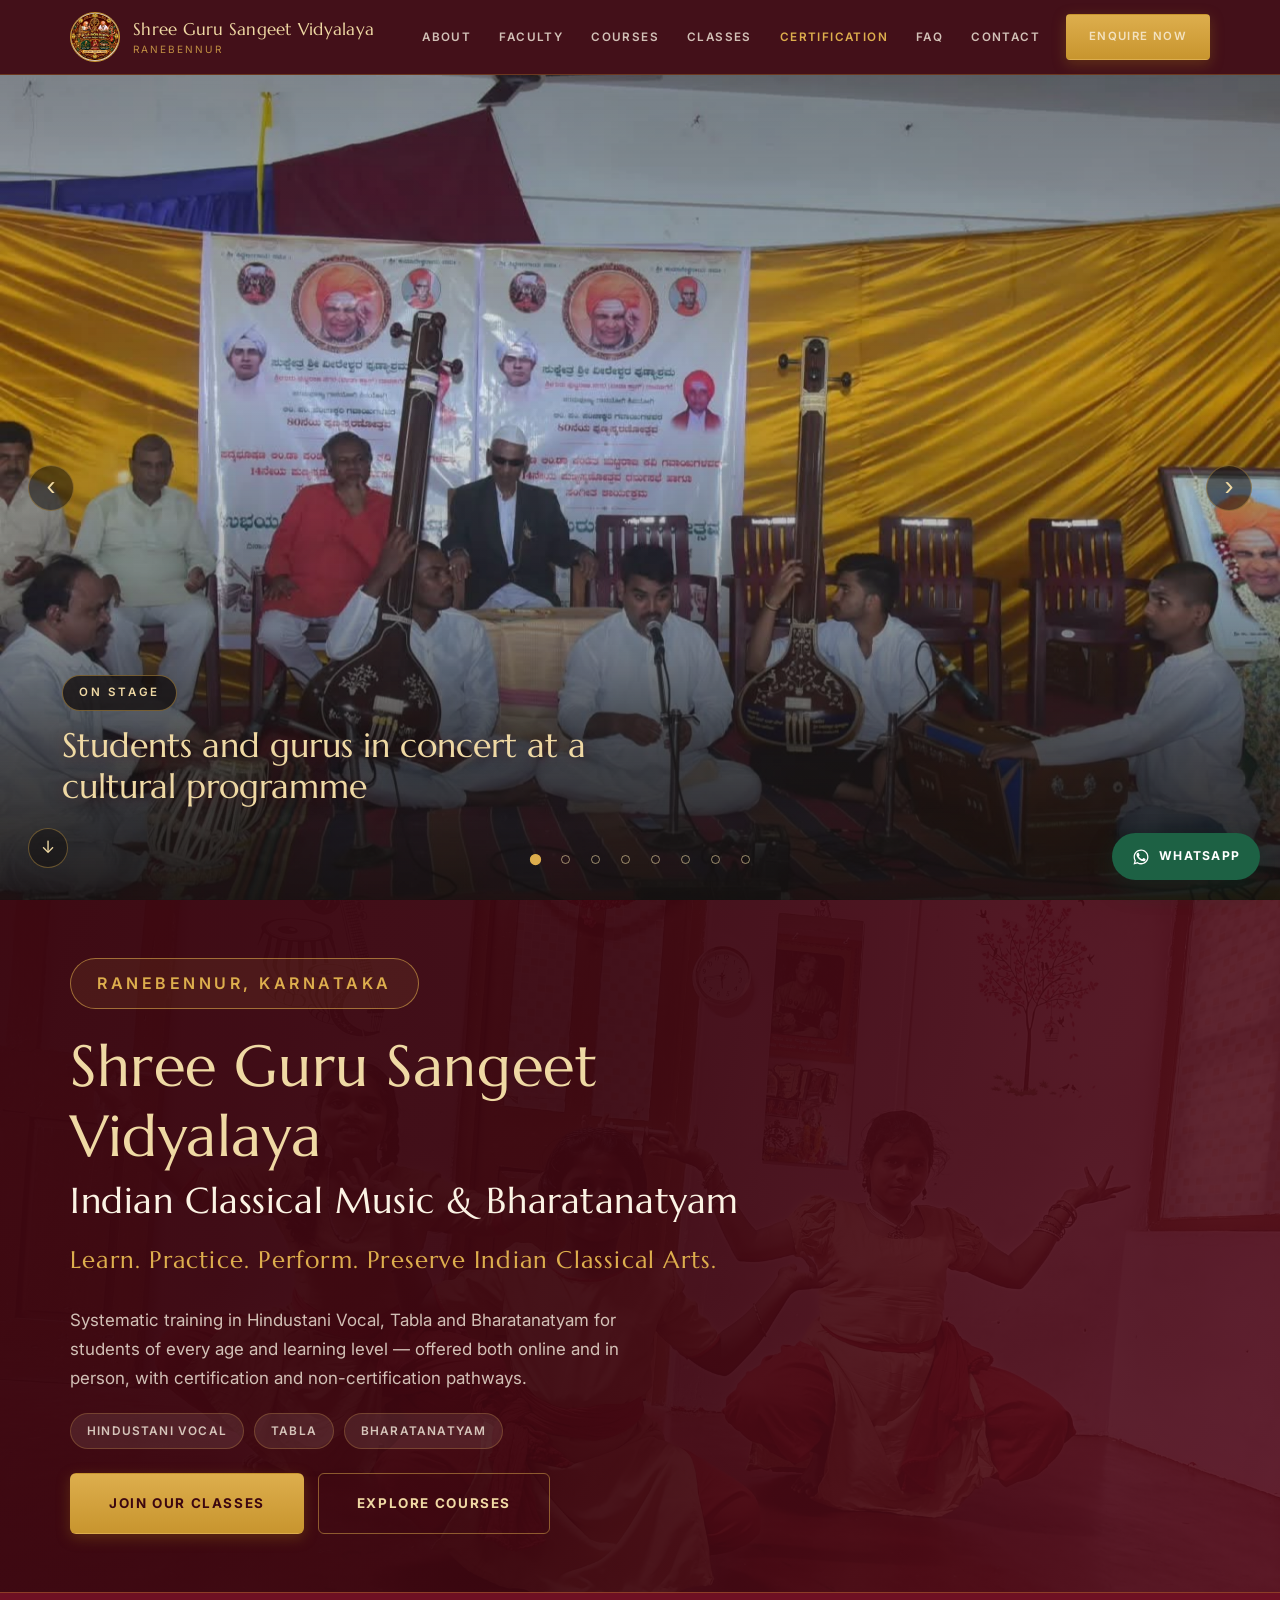
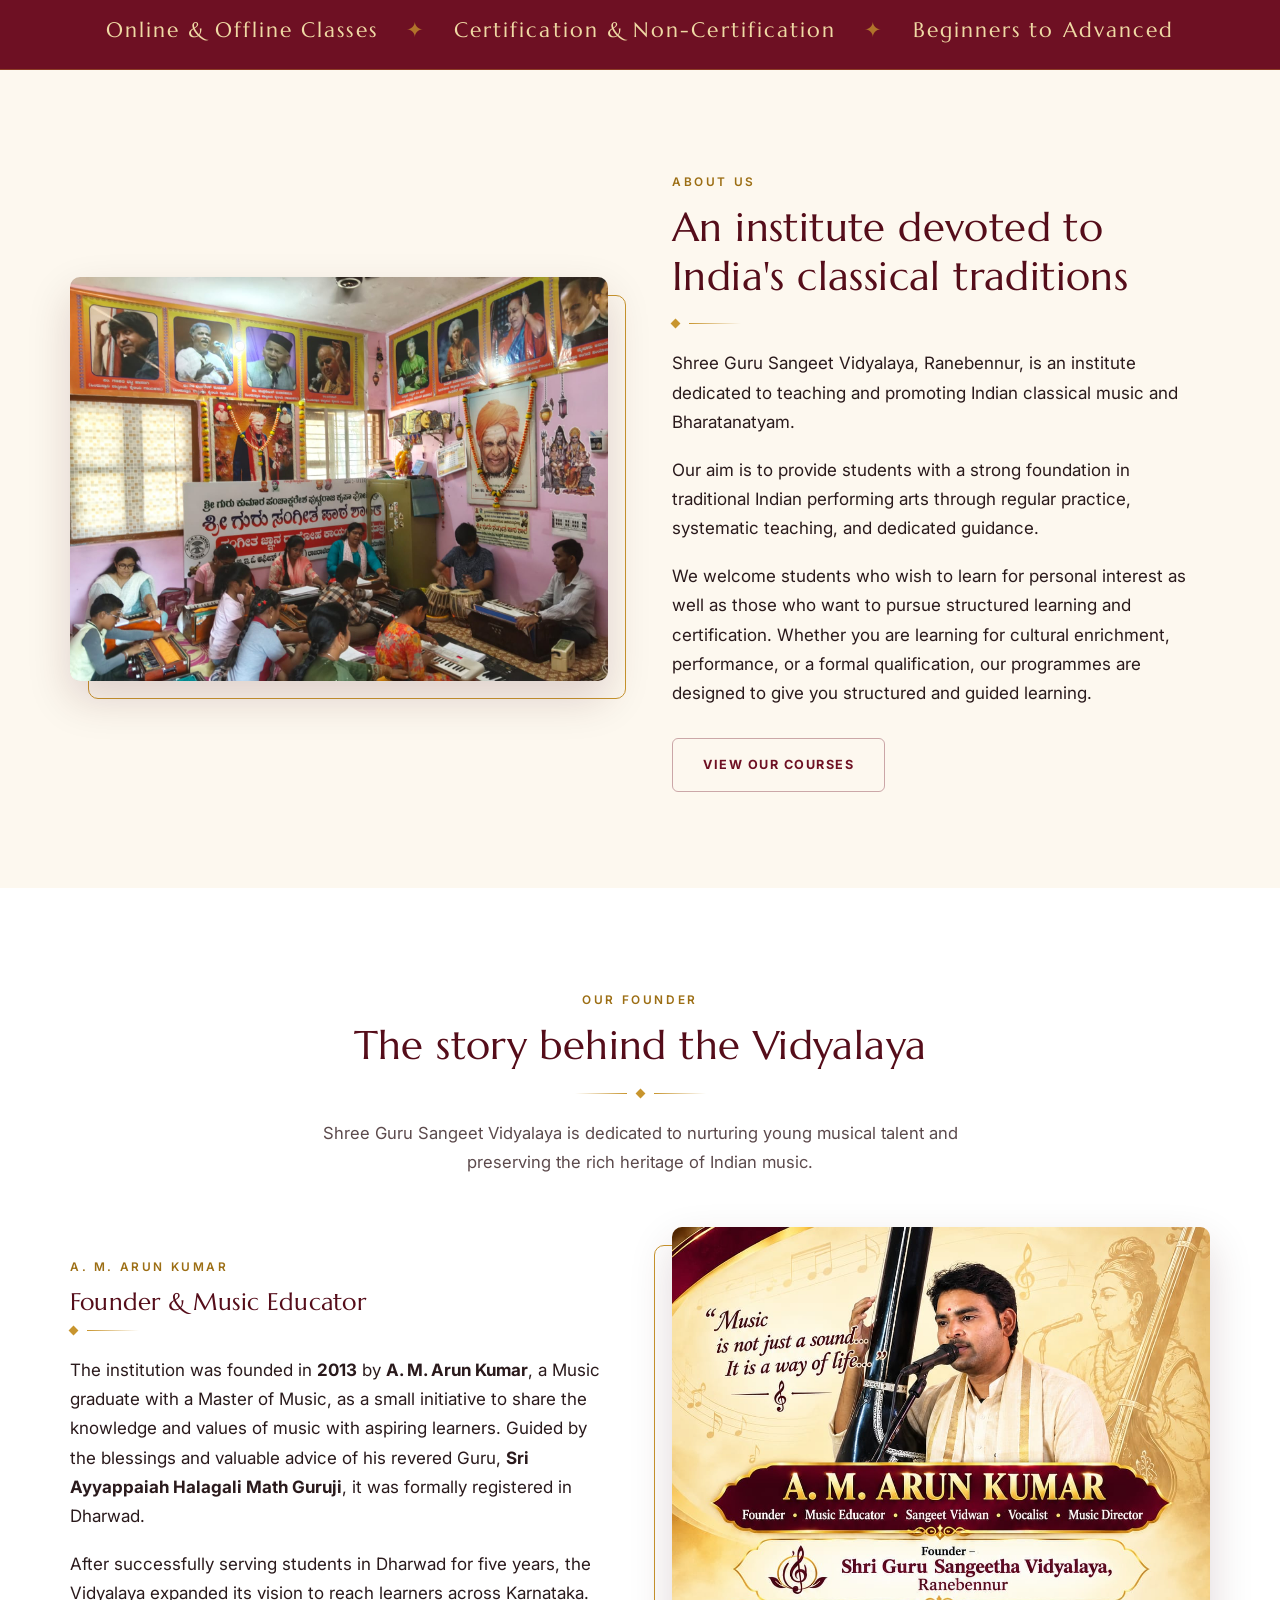
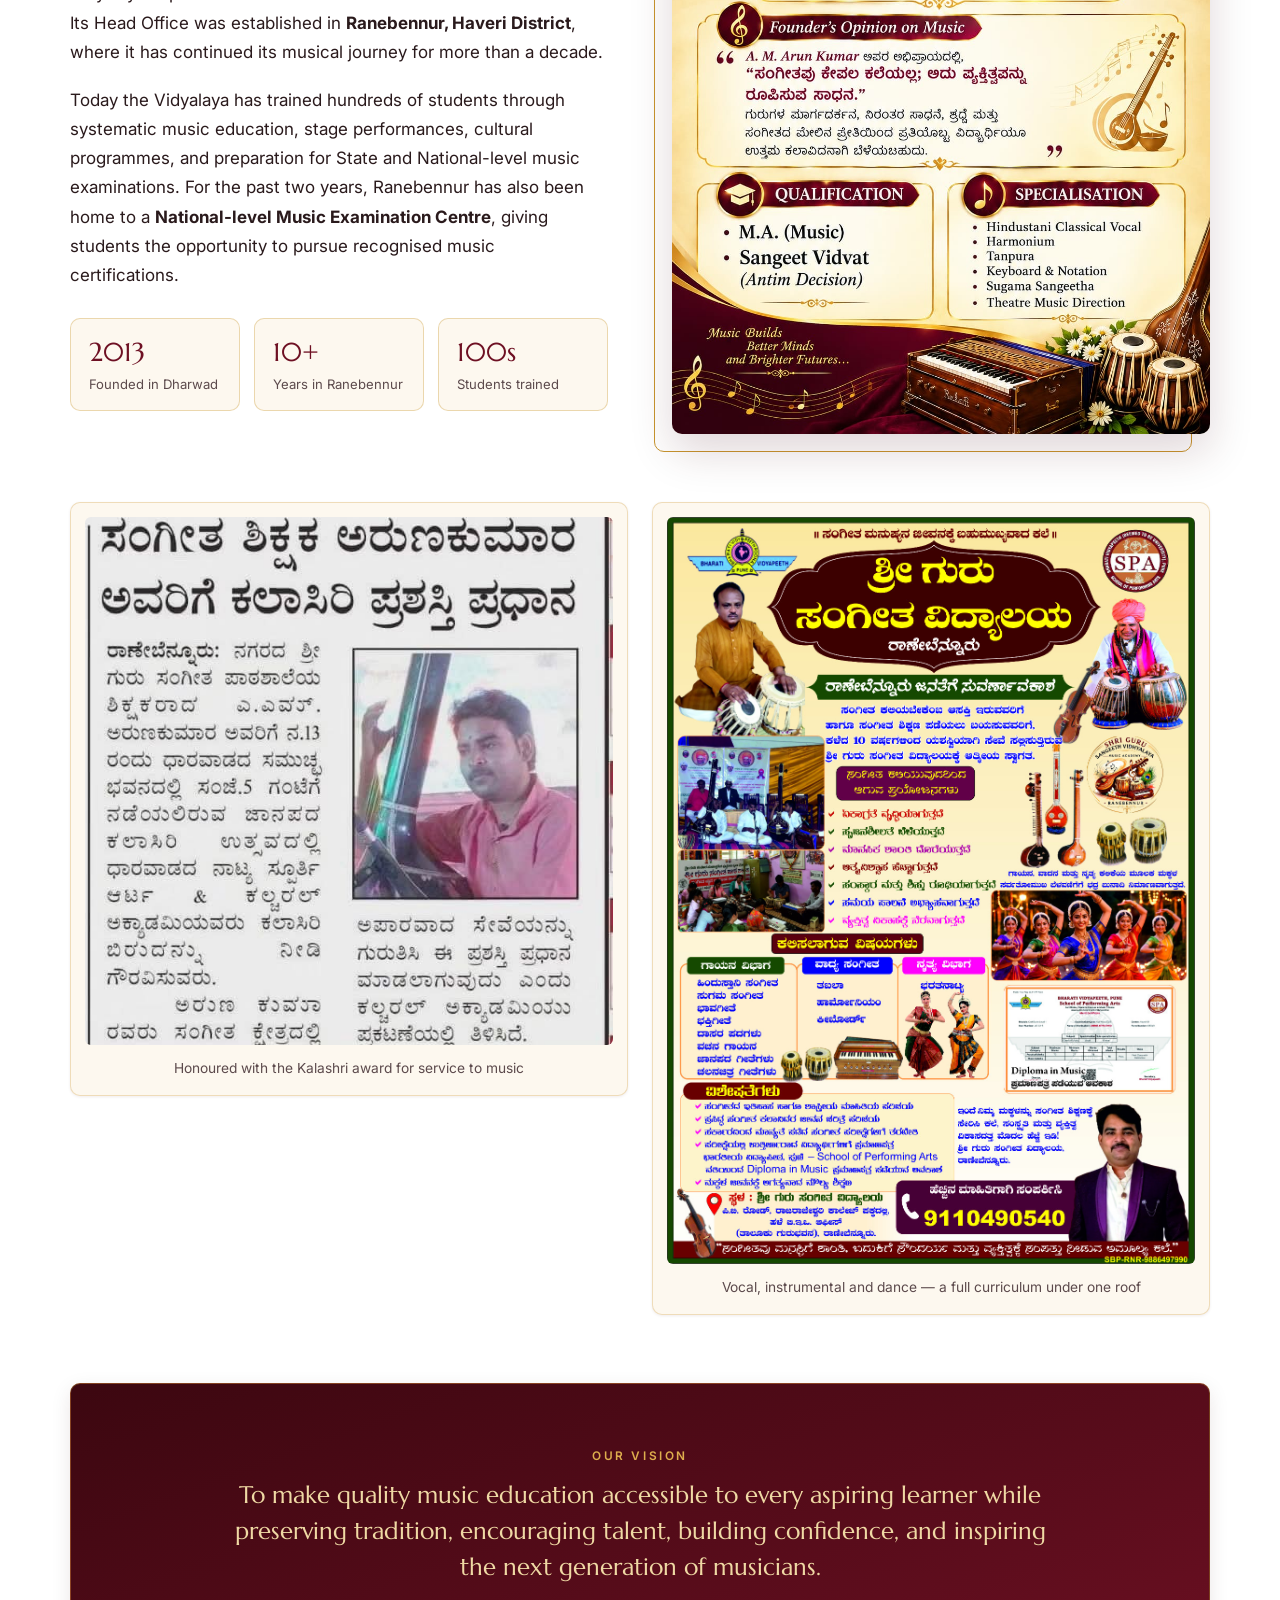
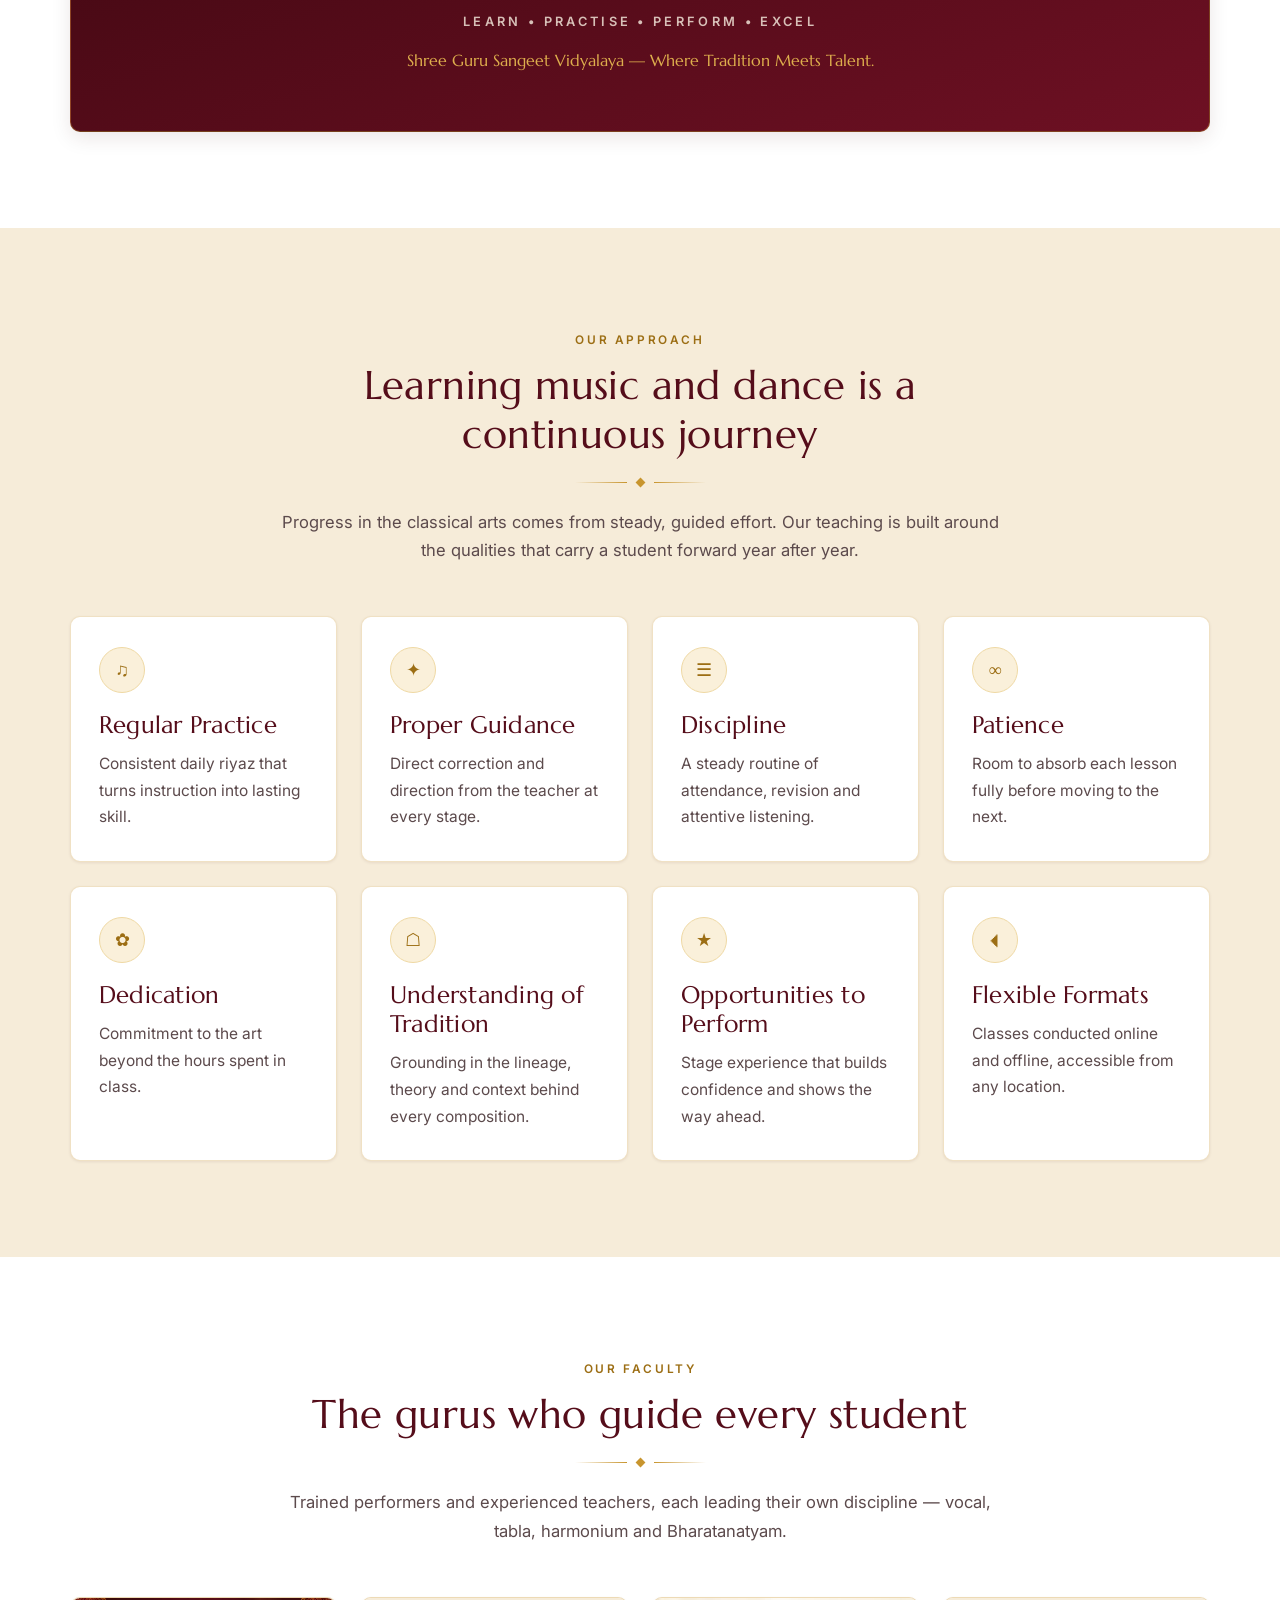
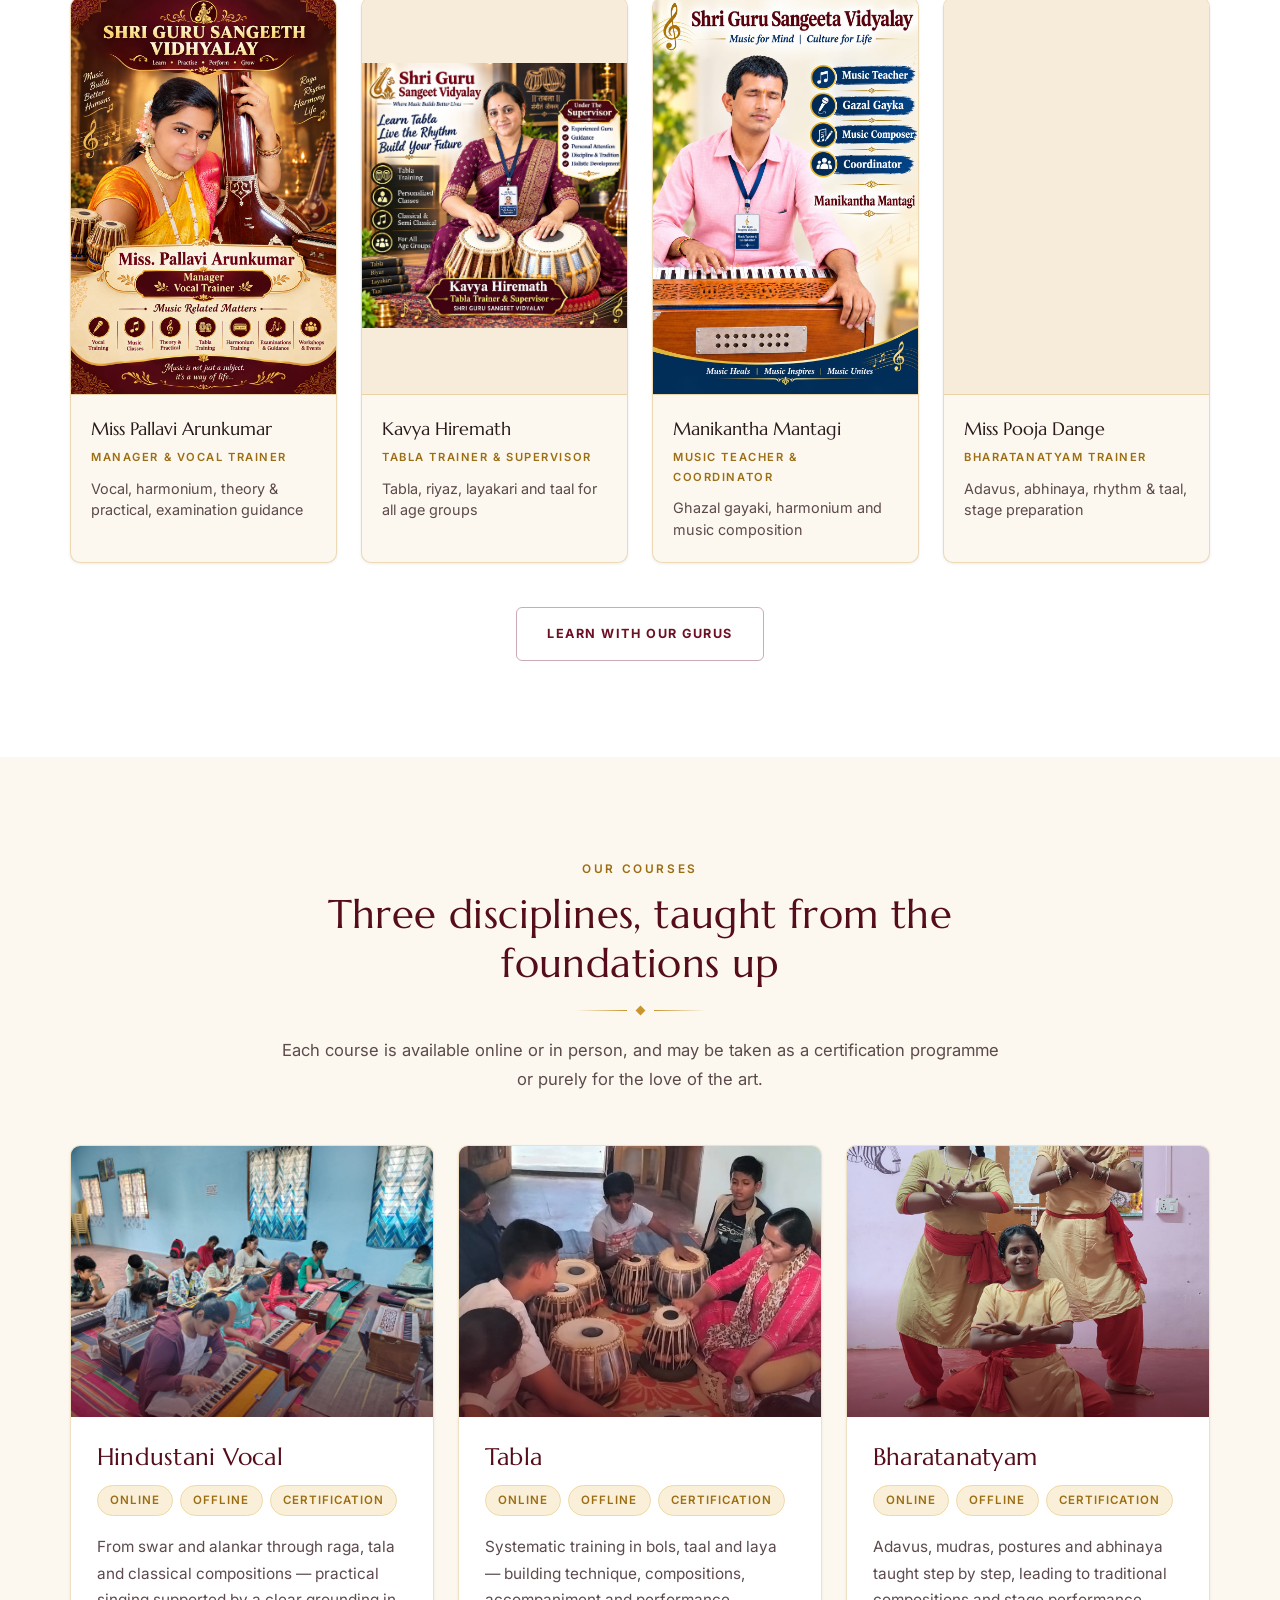
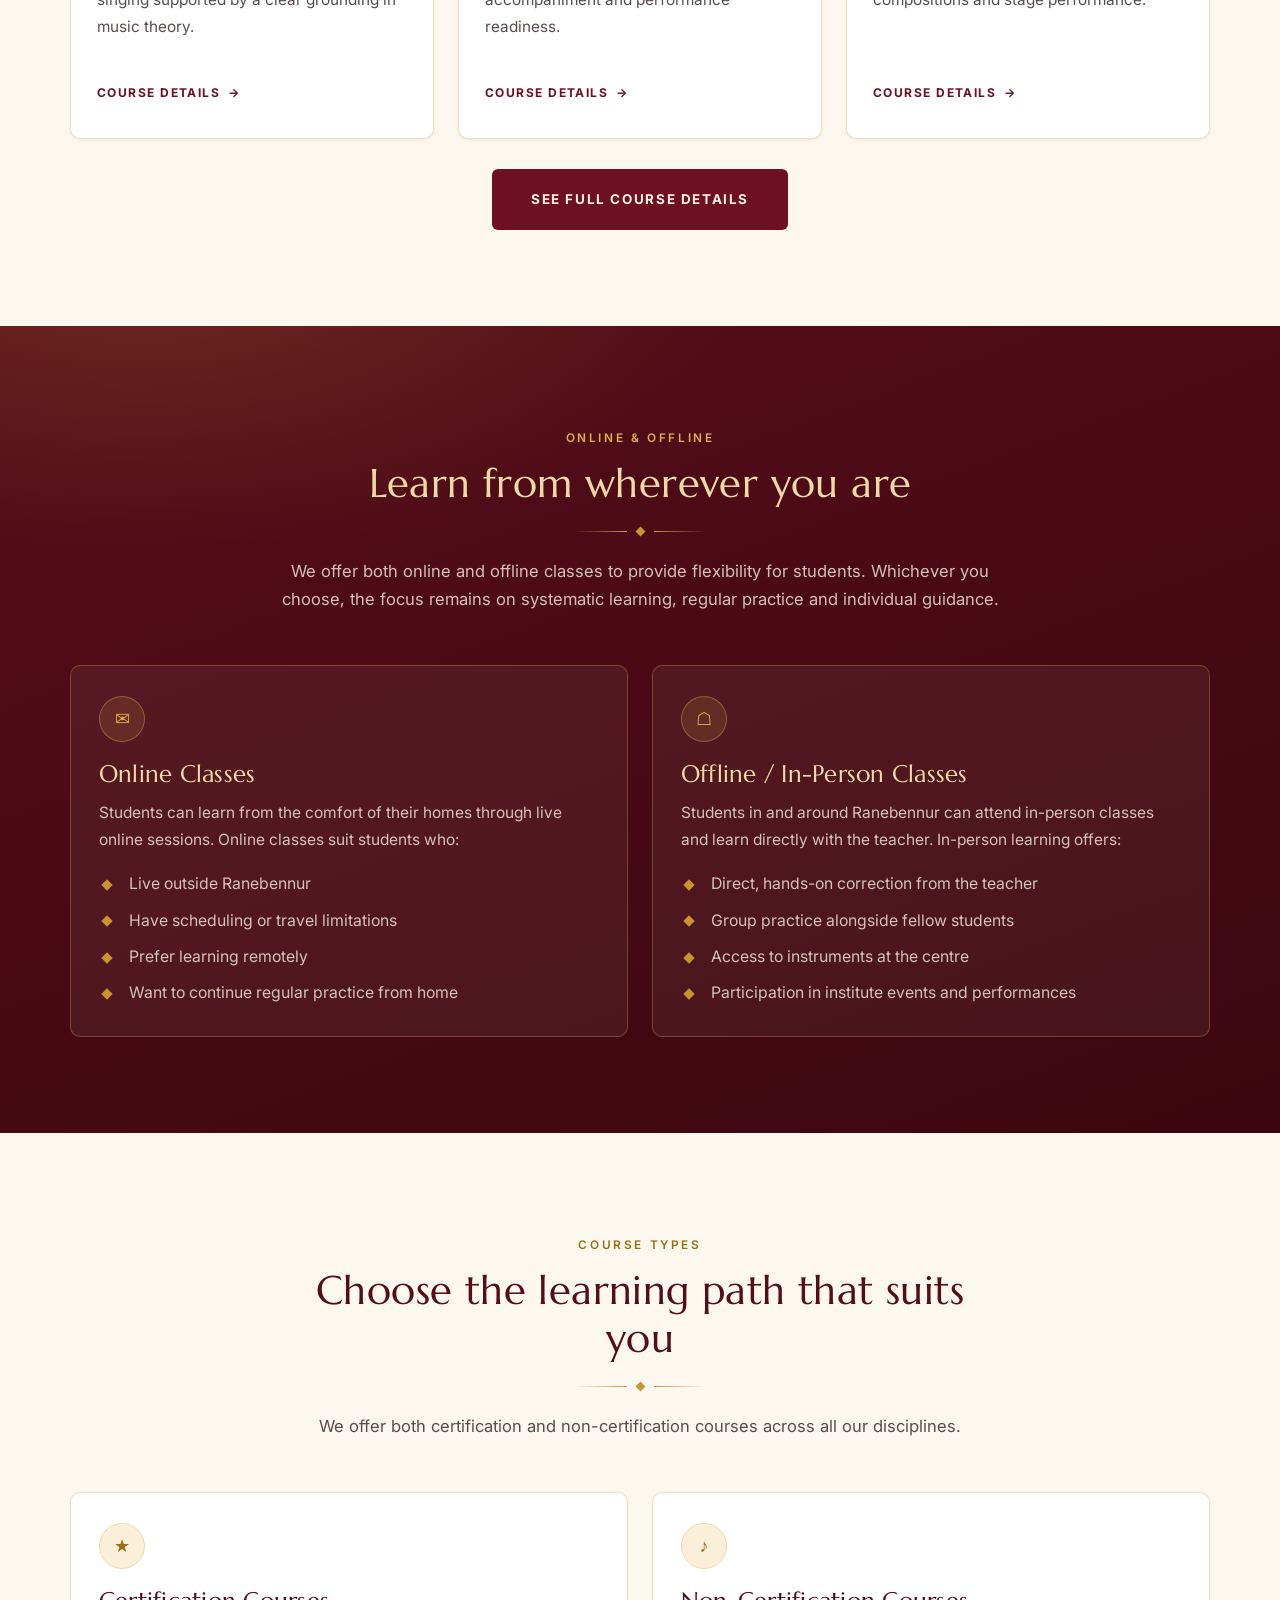
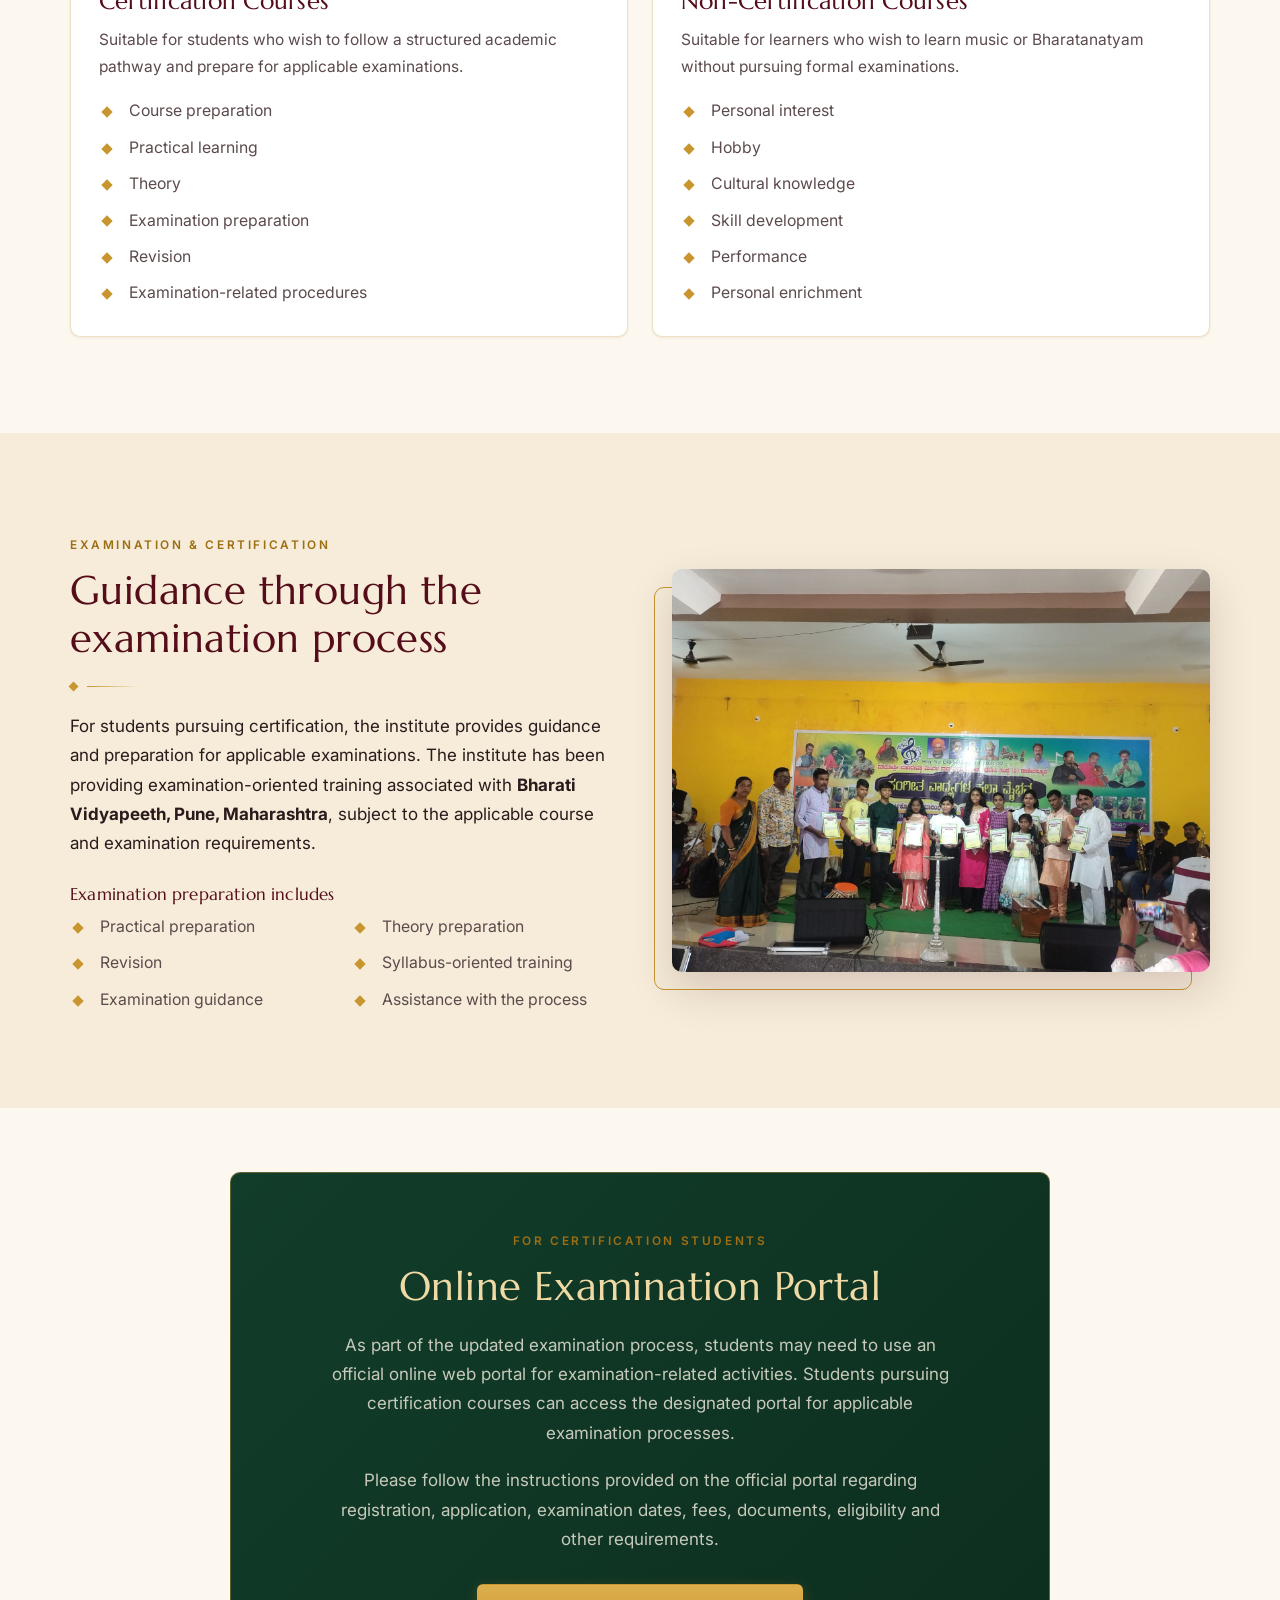
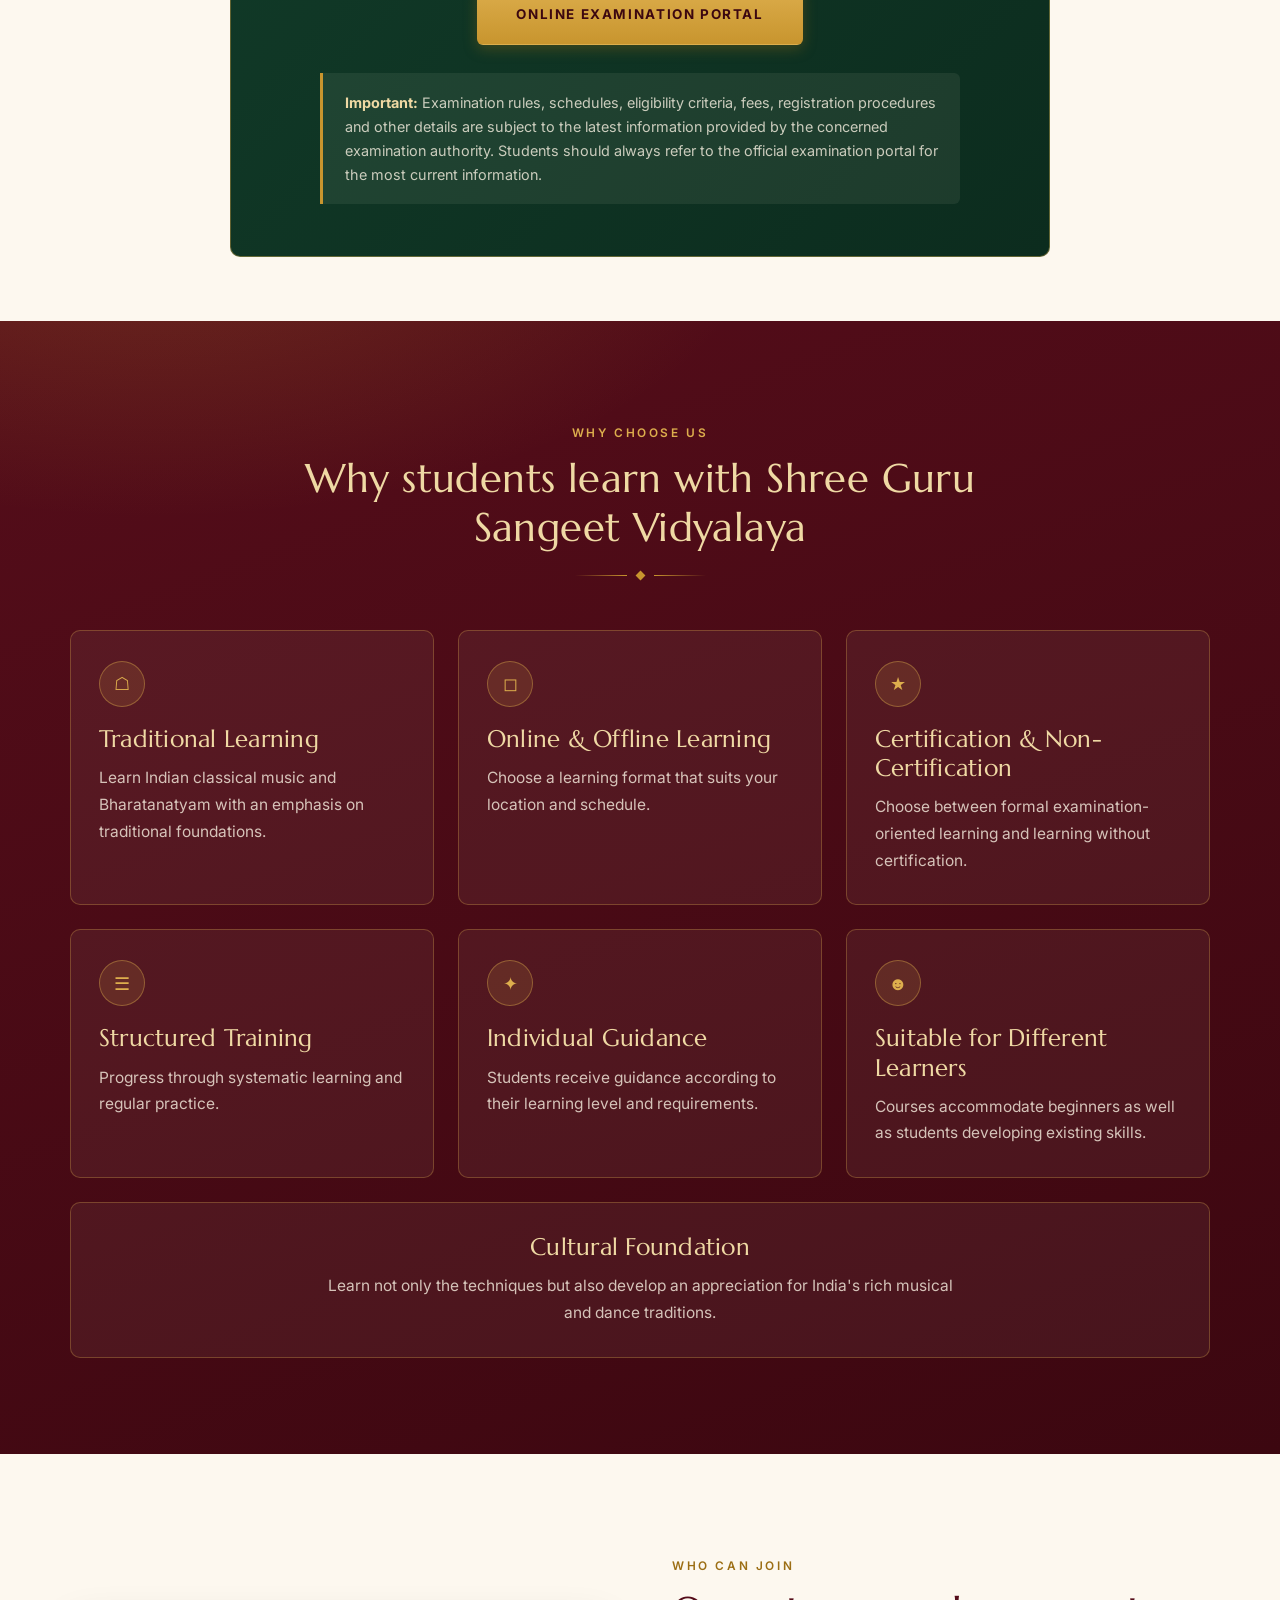
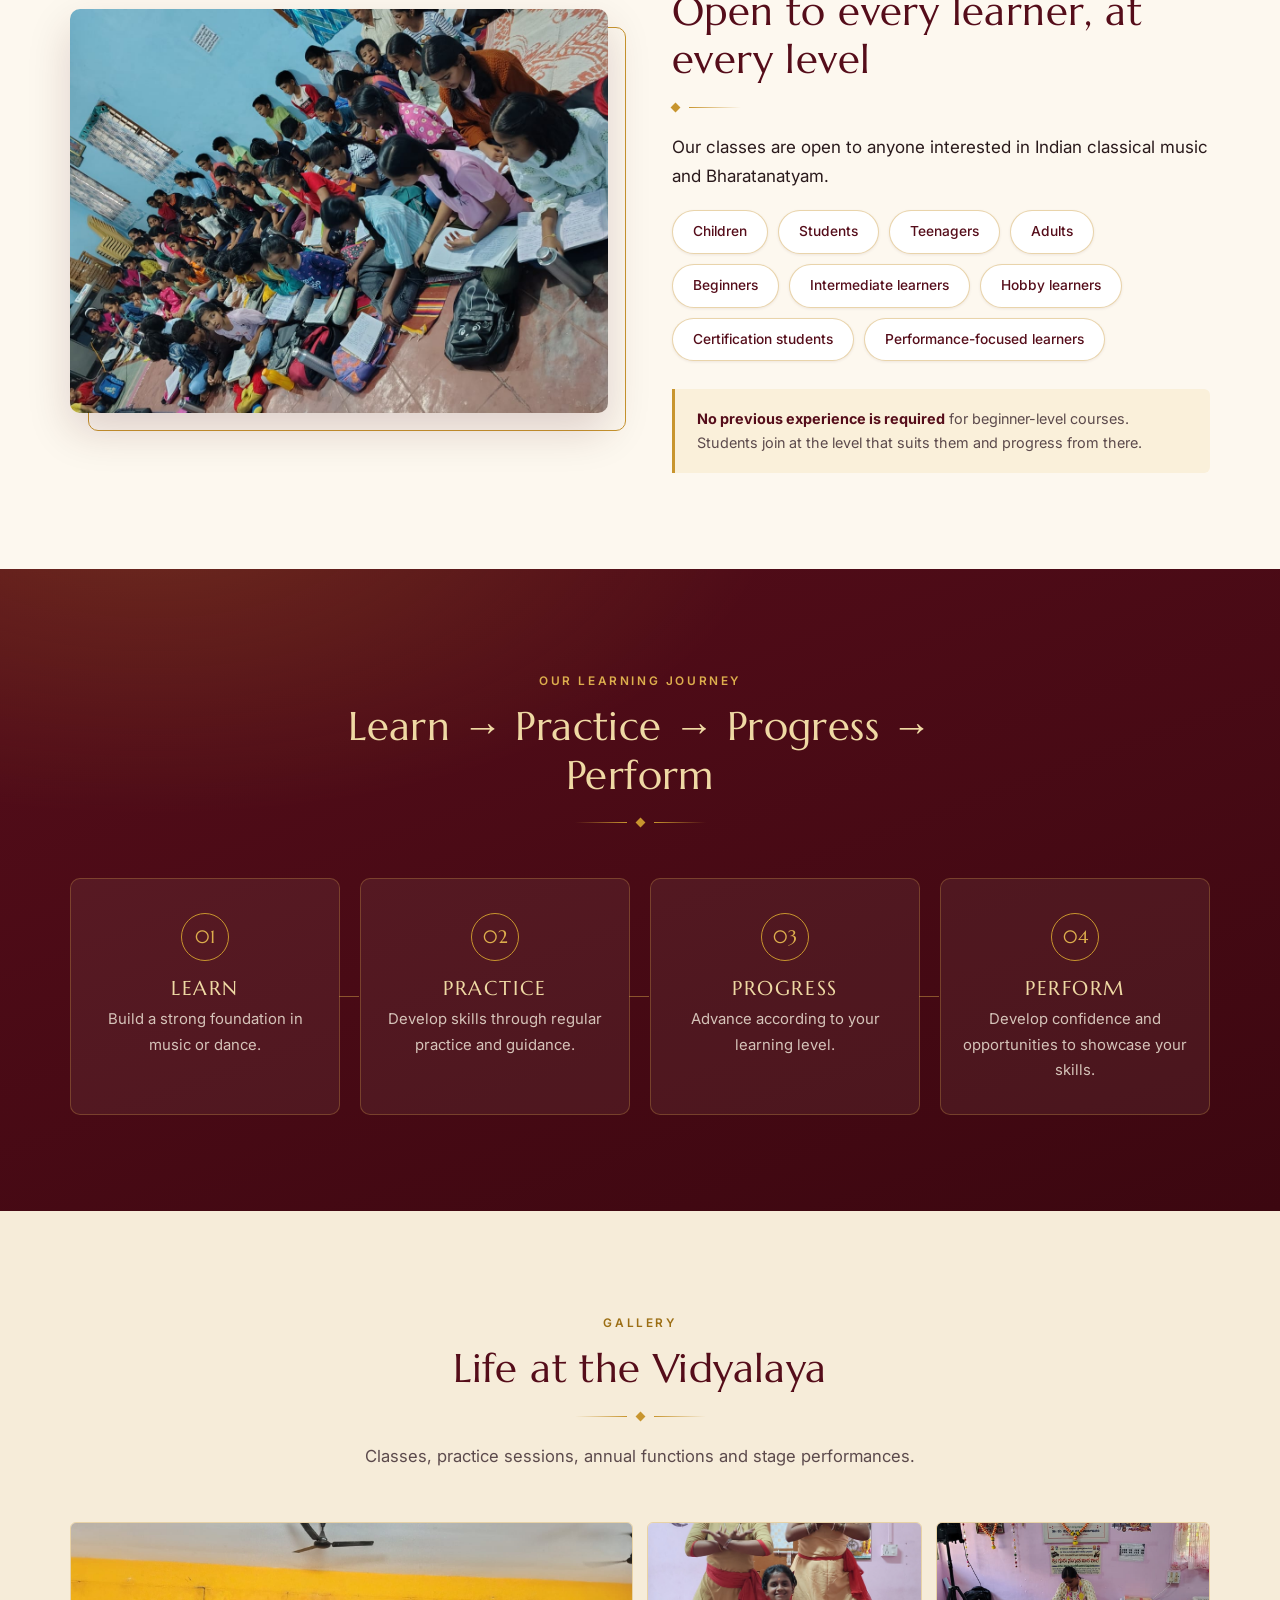
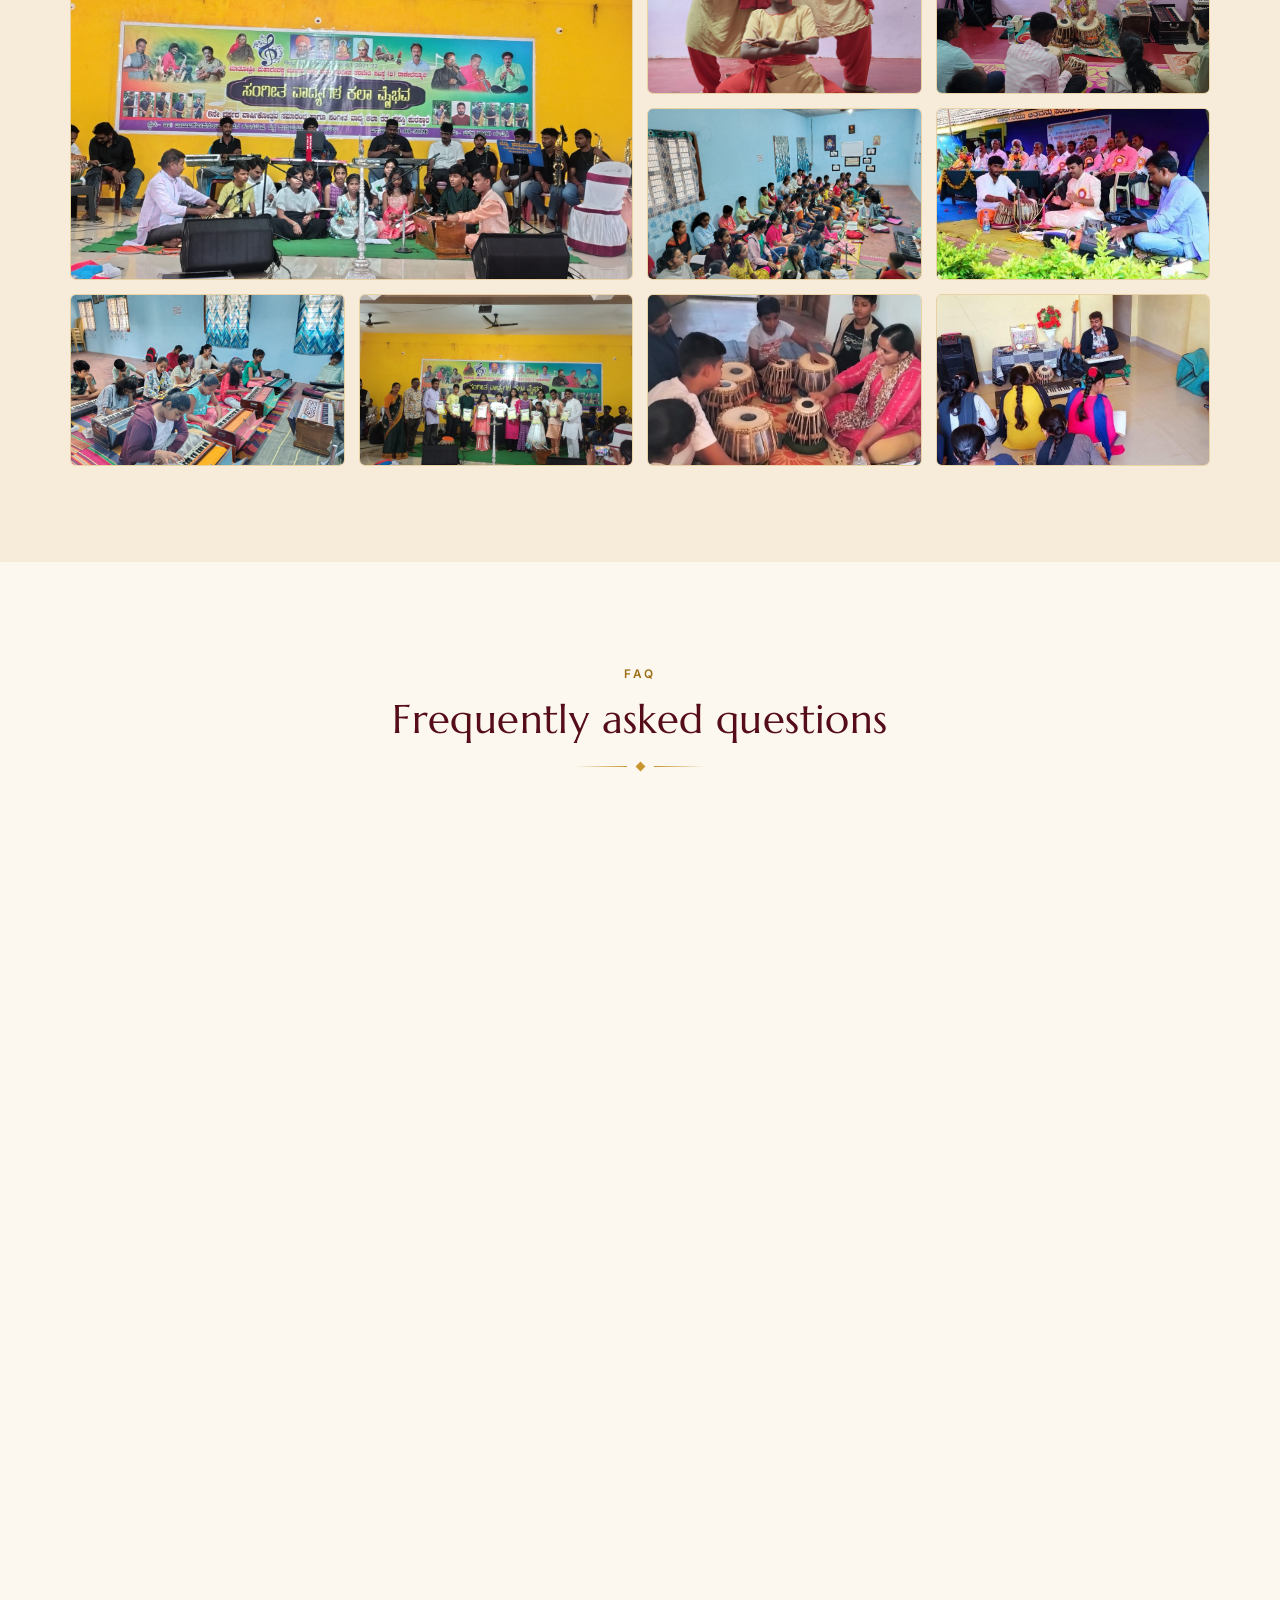
==== commit 9ddafa03: "added changes" ====
--- a/index.html
+++ b/index.html
@@ -39,6 +39,7 @@
 
     <nav class="nav" id="primary-nav" aria-label="Primary">
       <a href="#about">About</a>
+      <a href="#faculty">Faculty</a>
       <a href="courses.html">Courses</a>
       <a href="#classes">Classes</a>
       <a href="#certification">Certification</a>
@@ -51,12 +52,105 @@
 
 <main id="main">
 
+<!-- ============================= SHOWCASE SLIDESHOW ============================= -->
+<section class="showcase" id="showcase"
+         aria-roledescription="carousel"
+         aria-label="Moments from Shree Guru Sangeet Vidyalaya">
+
+  <div class="showcase__stage" id="showcase-stage">
+    <figure class="showcase__slide is-active" role="group" aria-roledescription="slide" aria-label="1 of 8">
+      <img src="images/presentation/IMG-20260123-WA0047(2).jpg" fetchpriority="high" decoding="async"
+           alt="Students and teachers performing together on stage with tabla, tanpura and harmonium">
+      <figcaption>
+        <span class="showcase__eyebrow">On Stage</span>
+        <strong>Students and gurus in concert at a cultural programme</strong>
+      </figcaption>
+    </figure>
+
+    <figure class="showcase__slide" role="group" aria-roledescription="slide" aria-label="2 of 8">
+      <img src="images/presentation/IMG-20260912-WA0049.jpg" loading="lazy" decoding="async"
+           alt="An ensemble performing at the Bharat Ratna Pt. Bhimsen Joshi Birth Centenary Concerts">
+      <figcaption>
+        <span class="showcase__eyebrow">Concert Stages</span>
+        <strong>Bharat Ratna Pt. Bhimsen Joshi Birth Centenary Concerts</strong>
+      </figcaption>
+    </figure>
+
+    <figure class="showcase__slide" role="group" aria-roledescription="slide" aria-label="3 of 8">
+      <img src="images/presentation/IMG-20260911-WA0029.jpg" loading="lazy" decoding="async"
+           alt="A full class of students seated for a theory and practice session at the Vidyalaya">
+      <figcaption>
+        <span class="showcase__eyebrow">Daily Classes</span>
+        <strong>Systematic teaching, theory and practice, every week</strong>
+      </figcaption>
+    </figure>
+
+    <figure class="showcase__slide" role="group" aria-roledescription="slide" aria-label="4 of 8">
+      <img src="images/presentation/IMG-20260623-WA0046(2).jpg" loading="lazy" decoding="async"
+           alt="An outdoor cultural programme with vocal, tabla and keyboard accompaniment">
+      <figcaption>
+        <span class="showcase__eyebrow">Cultural Programmes</span>
+        <strong>Invited to perform across Karnataka</strong>
+      </figcaption>
+    </figure>
+
+    <figure class="showcase__slide" role="group" aria-roledescription="slide" aria-label="5 of 8">
+      <img src="images/presentation/IMG-20260911-WA0069(1).jpg" loading="lazy" decoding="async"
+           alt="Students seated on the floor during a keyboard and vocal lesson">
+      <figcaption>
+        <span class="showcase__eyebrow">Learning Together</span>
+        <strong>Small groups, personal attention, guided riyaz</strong>
+      </figcaption>
+    </figure>
+
+    <figure class="showcase__slide" role="group" aria-roledescription="slide" aria-label="6 of 8">
+      <img src="images/presentation/IMG-20260123-WA0045.jpg" loading="lazy" decoding="async"
+           alt="A group of students and teachers with a harmonium beneath the Vidyalaya banner">
+      <figcaption>
+        <span class="showcase__eyebrow">Guru-Shishya Tradition</span>
+        <strong>Knowledge passed on the way it always has been</strong>
+      </figcaption>
+    </figure>
+
+    <figure class="showcase__slide" role="group" aria-roledescription="slide" aria-label="7 of 8">
+      <img src="images/presentation/IMG-20260916-WA0082.jpg" loading="lazy" decoding="async"
+           alt="Founder A. M. Arun Kumar with dignitaries receiving mementos at an award ceremony">
+      <figcaption>
+        <span class="showcase__eyebrow">Honours &amp; Recognition</span>
+        <strong>Awarded for service to music and culture</strong>
+      </figcaption>
+    </figure>
+
+    <figure class="showcase__slide" role="group" aria-roledescription="slide" aria-label="8 of 8">
+      <img src="images/presentation/IMG-20260916-WA0081.jpg" loading="lazy" decoding="async"
+           alt="A felicitation on stage, a bouquet being presented to the founder">
+      <figcaption>
+        <span class="showcase__eyebrow">Felicitations</span>
+        <strong>A decade of service, honoured on many stages</strong>
+      </figcaption>
+    </figure>
+  </div>
+
+  <button class="showcase__arrow showcase__arrow--prev" type="button" aria-label="Previous photograph">
+    <span aria-hidden="true">&#8249;</span>
+  </button>
+  <button class="showcase__arrow showcase__arrow--next" type="button" aria-label="Next photograph">
+    <span aria-hidden="true">&#8250;</span>
+  </button>
+
+  <div class="showcase__dots" id="showcase-dots" role="tablist" aria-label="Choose a photograph"></div>
+
+  <a class="showcase__scroll" href="#hero" aria-label="Scroll to introduction">
+    <span aria-hidden="true">&#8595;</span>
+  </a>
+</section>
+
 <!-- ============================= HERO ============================= -->
-<section class="hero">
+<section class="hero" id="hero">
   <div class="hero__bg" role="presentation"></div>
   <div class="wrap">
     <div class="hero__content">
-      <span class="hero__kicker">Ranebennur, Karnataka</span>
+      <span class="hero__kicker hero__kicker--lg">Ranebennur, Karnataka</span>
       <h1>
         Shree Guru Sangeet Vidyalaya
         <span class="accent">Indian Classical Music &amp; Bharatanatyam</span>
@@ -124,6 +218,86 @@
   </div>
 </section>
 
+<!-- ============================= FOUNDER ============================= -->
+<section class="section section--paper" id="founder">
+  <div class="wrap">
+    <div class="section-head section-head--center reveal">
+      <span class="eyebrow">Our Founder</span>
+      <h2>The story behind the Vidyalaya</h2>
+      <div class="ornament"><span></span></div>
+      <p>
+        Shree Guru Sangeet Vidyalaya is dedicated to nurturing young musical talent and
+        preserving the rich heritage of Indian music.
+      </p>
+    </div>
+
+    <div class="split split--media-right reveal">
+      <div class="split__media split__media--poster">
+        <img src="images/faculties/8d4d9214-cf70-455b-9ecb-2fcd43ee7e40.jfif"
+             alt="A. M. Arun Kumar, founder of Shree Guru Sangeet Vidyalaya — M.A. in Music, Sangeet Vidvat, vocalist and music director"
+             loading="lazy" decoding="async">
+      </div>
+      <div>
+        <span class="eyebrow">A. M. Arun Kumar</span>
+        <h3 class="founder__name">Founder &amp; Music Educator</h3>
+        <div class="ornament ornament--start"><span></span></div>
+        <p>
+          The institution was founded in <strong>2013</strong> by <strong>A. M. Arun Kumar</strong>,
+          a Music graduate with a Master of Music, as a small initiative to share the knowledge and
+          values of music with aspiring learners. Guided by the blessings and valuable advice of his
+          revered Guru, <strong>Sri Ayyappaiah Halagali Math Guruji</strong>, it was formally
+          registered in Dharwad.
+        </p>
+        <p>
+          After successfully serving students in Dharwad for five years, the Vidyalaya expanded its
+          vision to reach learners across Karnataka. Its Head Office was established in
+          <strong>Ranebennur, Haveri District</strong>, where it has continued its musical journey
+          for more than a decade.
+        </p>
+        <p>
+          Today the Vidyalaya has trained hundreds of students through systematic music education,
+          stage performances, cultural programmes, and preparation for State and National-level
+          music examinations. For the past two years, Ranebennur has also been home to a
+          <strong>National-level Music Examination Centre</strong>, giving students the opportunity
+          to pursue recognised music certifications.
+        </p>
+
+        <ul class="founder__facts">
+          <li><span>2013</span> Founded in Dharwad</li>
+          <li><span>10+</span> Years in Ranebennur</li>
+          <li><span>100s</span> Students trained</li>
+        </ul>
+      </div>
+    </div>
+
+    <div class="founder__press reveal">
+      <figure>
+        <img src="images/presentation/IMG-20260123-WA0048.jpg"
+             alt="Newspaper report on music teacher Arun Kumar receiving the Kalashri award in Dharwad"
+             loading="lazy" decoding="async">
+        <figcaption>Honoured with the Kalashri award for service to music</figcaption>
+      </figure>
+      <figure>
+        <img src="images/presentation/IMG-20260624-WA0047(1).jpg"
+             alt="Shri Guru Sangeeta Vidyalaya Ranebennur information poster listing vocal, instrumental and dance subjects"
+             loading="lazy" decoding="async">
+        <figcaption>Vocal, instrumental and dance — a full curriculum under one roof</figcaption>
+      </figure>
+    </div>
+
+    <div class="vision reveal">
+      <span class="eyebrow">Our Vision</span>
+      <p class="vision__text">
+        To make quality music education accessible to every aspiring learner while preserving
+        tradition, encouraging talent, building confidence, and inspiring the next generation
+        of musicians.
+      </p>
+      <p class="vision__motto">Learn &bull; Practise &bull; Perform &bull; Excel</p>
+      <p class="vision__sign">Shree Guru Sangeet Vidyalaya &mdash; Where Tradition Meets Talent.</p>
+    </div>
+  </div>
+</section>
+
 <!-- ============================= APPROACH ============================= -->
 <section class="section section--cream">
   <div class="wrap">
@@ -178,6 +352,73 @@
         <h3>Flexible Formats</h3>
         <p>Classes conducted online and offline, accessible from any location.</p>
       </article>
+    </div>
+  </div>
+</section>
+
+<!-- ============================= FACULTY ============================= -->
+<section class="section section--paper" id="faculty">
+  <div class="wrap">
+    <div class="section-head section-head--center reveal">
+      <span class="eyebrow">Our Faculty</span>
+      <h2>The gurus who guide every student</h2>
+      <div class="ornament"><span></span></div>
+      <p>
+        Trained performers and experienced teachers, each leading their own discipline —
+        vocal, tabla, harmonium and Bharatanatyam.
+      </p>
+    </div>
+
+    <div class="faculty reveal">
+      <figure class="faculty__card">
+        <img src="images/faculties/eb6ca882-5531-4ea3-b589-5b7d2bed1ddc.jfif"
+             alt="Miss Pallavi Arunkumar, Manager and Vocal Trainer at Shree Guru Sangeet Vidyalaya"
+             loading="lazy" decoding="async">
+        <figcaption>
+          <strong>Miss Pallavi Arunkumar</strong>
+          <span>Manager &amp; Vocal Trainer</span>
+          <em>Vocal, harmonium, theory &amp; practical, examination guidance</em>
+        </figcaption>
+      </figure>
+
+      <figure class="faculty__card">
+        <img src="images/faculties/54100cb3-cf2c-445f-9593-1bde56c60ce4.jfif"
+             alt="Kavya Hiremath, Tabla Trainer and Supervisor at Shree Guru Sangeet Vidyalaya"
+             loading="lazy" decoding="async">
+        <figcaption>
+          <strong>Kavya Hiremath</strong>
+          <span>Tabla Trainer &amp; Supervisor</span>
+          <em>Tabla, riyaz, layakari and taal for all age groups</em>
+        </figcaption>
+      </figure>
+
+      <figure class="faculty__card">
+        <img src="images/faculties/74738328-9625-49e8-a37f-d565726a110d.jfif"
+             alt="Manikantha Mantagi, Music Teacher, ghazal singer, composer and coordinator"
+             loading="lazy" decoding="async">
+        <figcaption>
+          <strong>Manikantha Mantagi</strong>
+          <span>Music Teacher &amp; Coordinator</span>
+          <em>Ghazal gayaki, harmonium and music composition</em>
+        </figcaption>
+      </figure>
+
+      <figure class="faculty__card">
+        <img src="images/faculties/6f084836-ee92-4ecc-a997-117fc5990632.jfif"
+             alt="Miss Pooja Dange, Bharatanatyam Trainer from Natavara Dance Academy"
+             loading="lazy" decoding="async">
+        <figcaption>
+          <strong>Miss Pooja Dange</strong>
+          <span>Bharatanatyam Trainer</span>
+          <em>Adavus, abhinaya, rhythm &amp; taal, stage preparation</em>
+        </figcaption>
+      </figure>
+    </div>
+
+    <div class="section-head section-head--center reveal" style="margin-top:44px;margin-bottom:0">
+      <div class="btn-row">
+        <a class="btn btn--outline" href="#enquiry">Learn With Our Gurus</a>
+      </div>
     </div>
   </div>
 </section>
--- a/css/style.css
+++ b/css/style.css
@@ -352,26 +352,26 @@
 
 .hero {
   position: relative;
-  min-height: min(84vh, 720px);
+  min-height: min(66vh, 580px);
   display: flex;
   align-items: center;
-  padding-block: clamp(70px, 10vw, 118px);
+  padding-block: clamp(44px, 4.5vw, 72px);
   overflow: hidden;
 }
 
 .hero__bg {
   position: absolute;
   inset: 0;
-  background-image: url("../images/hero-concert.jpg");
+  background-image: url("../images/bharatanatyam-wide.jpg");
   background-size: cover;
-  background-position: center 42%;
+  background-position: center 38%;
 }
 .hero__bg::after {
   content: "";
   position: absolute;
   inset: 0;
   background:
-    linear-gradient(100deg, rgba(60, 7, 16, 0.95) 12%, rgba(60, 7, 16, 0.80) 48%, rgba(85, 13, 26, 0.55) 100%);
+    linear-gradient(100deg, rgba(60, 7, 16, 0.985) 0%, rgba(60, 7, 16, 0.95) 45%, rgba(85, 13, 26, 0.88) 100%);
 }
 
 .hero .wrap { position: relative; z-index: 2; }
@@ -392,6 +392,18 @@
   margin-bottom: 26px;
 }
 
+/* Larger variant — used for the location line on the home hero */
+.hero__kicker--lg {
+  font-size: clamp(0.84rem, 1.6vw, 1rem);
+  letter-spacing: 0.22em;
+  padding: 11px 26px;
+  border-color: rgba(222, 174, 77, 0.58);
+  background: rgba(222, 174, 77, 0.08);
+  margin-bottom: 22px;
+}
+
+#hero { scroll-margin-top: -16px; }
+
 .hero h1 { color: var(--gold-200); margin-bottom: 0.3em; }
 .hero h1 .accent { display: block; color: var(--on-dark); font-size: 0.62em; margin-top: 0.22em; }
 
@@ -409,8 +421,11 @@
   display: flex;
   flex-wrap: wrap;
   gap: 10px;
-  margin-top: 26px;
-}
+  margin-top: 20px;
+}
+
+/* Scoped: .btn-row's 30px is shared by every other section */
+.hero .btn-row { margin-top: 24px; }
 .hero__pills span {
   font-size: 0.74rem;
   font-weight: 600;
@@ -435,7 +450,7 @@
   color: rgba(222, 174, 77, 0.8);
   margin-bottom: 20px;
 }
-.crumbs a { color: rgba(222, 174, 77, 0.8); }
+.crumbs a { color: rgba(222, 174, 77, 0.8); display: inline-block; padding-block: 5px; }
 .crumbs a:hover { color: var(--gold-200); }
 .crumbs span { opacity: 0.55; margin-inline: 8px; }
 
@@ -580,7 +595,7 @@
 
 .tags { display: flex; flex-wrap: wrap; gap: 7px; margin: 0 0 18px; padding: 0; list-style: none; }
 .tags li {
-  font-size: 0.68rem;
+  font-size: 0.72rem;
   font-weight: 600;
   letter-spacing: 0.09em;
   text-transform: uppercase;
@@ -602,6 +617,7 @@
   text-transform: uppercase;
   color: var(--maroon-700);
 }
+.card-link { padding-block: 6px; }
 .card-link::after { content: "→"; transition: transform 0.2s ease; }
 .card-link:hover::after { transform: translateX(4px); }
 
@@ -1050,9 +1066,18 @@
   line-height: 1.7;
   margin: 0;
 }
+/* A long email address offers no break opportunity, so it sets the card's
+   min-content width and forces the grid track wider than a small phone. Use
+   `anywhere` rather than `break-word`: only `anywhere` shrinks min-content,
+   which is the value the grid track actually measures. */
+.contact-card,
+.footer-contact { min-width: 0; overflow-wrap: anywhere; }
+
 .contact-card a { color: var(--gold-200); }
 .contact-card a:hover { color: var(--paper); text-decoration: underline; }
 .contact-card .big { font-family: var(--display); font-size: 1.32rem; color: var(--gold-200); }
+.contact-card p a,
+.contact-card address a { display: inline-block; padding-block: 4px; }
 
 /* ---------- Footer ---------- */
 
@@ -1091,12 +1116,17 @@
   margin-bottom: 16px;
 }
 
-.footer-links { list-style: none; padding: 0; margin: 0; display: grid; gap: 9px; }
-.footer-links a { color: var(--on-dark-soft); font-size: 0.93rem; }
+.footer-links { list-style: none; padding: 0; margin: 0; display: grid; gap: 2px; }
+.footer-links a {
+  color: var(--on-dark-soft);
+  font-size: 0.93rem;
+  display: inline-block;
+  padding-block: 5px;
+}
 .footer-links a:hover { color: var(--gold-200); }
 
 .footer-contact { font-style: normal; font-size: 0.93rem; line-height: 1.75; }
-.footer-contact a { color: var(--on-dark-soft); }
+.footer-contact a { color: var(--on-dark-soft); display: inline-block; padding-block: 4px; }
 .footer-contact a:hover { color: var(--gold-200); }
 
 .footer-disclaimer {
@@ -1147,12 +1177,374 @@
 .reveal { opacity: 0; transform: translateY(22px); transition: opacity 0.6s ease, transform 0.6s ease; }
 .reveal.is-visible { opacity: 1; transform: none; }
 
+/* ---------- Showcase slideshow (above the hero) ---------- */
+
+.showcase {
+  position: relative;
+  background: #14100F;
+  overflow: hidden;
+  isolation: isolate;
+}
+
+.showcase__stage {
+  position: relative;
+  /* Exactly one screenful below the sticky header, so scrolling past the
+     slideshow lands on the hero. svh keeps mobile browser chrome from
+     cropping it; vh is the fallback for browsers without svh. */
+  /* --header-h is the header's min-height; its 1px bottom border sits on top
+     of that, so both come off the viewport for an exact fit. */
+  height: calc(100vh - var(--header-h) - 1px);
+  height: calc(100svh - var(--header-h) - 1px);
+}
+
+.showcase__slide {
+  position: absolute;
+  inset: 0;
+  margin: 0;
+  opacity: 0;
+  visibility: hidden;
+  transition: opacity 0.9s ease, visibility 0s linear 0.9s;
+}
+.showcase__slide.is-active {
+  opacity: 1;
+  visibility: visible;
+  transition: opacity 0.9s ease, visibility 0s;
+}
+
+.showcase__slide img {
+  width: 100%;
+  height: 100%;
+  object-fit: cover;
+  object-position: center 45%;
+  display: block;
+}
+/* Slow drift on the visible photograph */
+.showcase__slide.is-active img { animation: showcase-pan 9s ease-out both; }
+
+@keyframes showcase-pan {
+  from { transform: scale(1.06); }
+  to   { transform: scale(1); }
+}
+
+/* Scrim so the caption and controls stay readable over any photograph */
+/* Neutral, not maroon: the hero below is the brand-coloured panel, so the
+   slideshow is darkened just enough to carry text and otherwise left alone. */
+.showcase__slide::after {
+  content: "";
+  position: absolute;
+  inset: 0;
+  background:
+    linear-gradient(to top,
+      rgba(18, 14, 13, 0.92) 0%,
+      rgba(18, 14, 13, 0.72) 18%,
+      rgba(18, 14, 13, 0.30) 38%,
+      rgba(18, 14, 13, 0) 62%,
+      rgba(18, 14, 13, 0.30) 100%);
+}
+
+.showcase__slide figcaption {
+  position: absolute;
+  z-index: 2;
+  left: 50%;
+  bottom: clamp(60px, 9vw, 92px);
+  transform: translateX(-50%);
+  width: min(var(--wrap), calc(100% - 44px));
+  padding-inline: clamp(0px, 2vw, 12px);
+  color: var(--on-dark);
+}
+
+/* A chip rather than bare text: this line sits high enough up the scrim that
+   the photograph behind it is still bright, so it carries its own backing and
+   stays legible on every slide. It also echoes the hero's location pill, which
+   ties the two sections together by shape while their colour keeps them apart. */
+.showcase__eyebrow {
+  display: inline-flex;
+  align-items: center;
+  font-size: 0.72rem;
+  font-weight: 600;
+  letter-spacing: 0.24em;
+  text-transform: uppercase;
+  color: var(--gold-200);
+  background: rgba(18, 14, 13, 0.78);
+  border: 1px solid rgba(222, 174, 77, 0.45);
+  border-radius: 100px;
+  padding: 7px 16px;
+  margin-bottom: 14px;
+}
+
+.showcase__slide figcaption strong {
+  display: block;
+  font-family: var(--display);
+  font-weight: 400;
+  font-size: clamp(1.25rem, 3.4vw, 2.1rem);
+  line-height: 1.24;
+  color: var(--gold-200);
+  max-width: 22ch;
+  text-shadow: 0 2px 14px rgba(60, 7, 16, 0.6);
+}
+
+/* Arrows */
+.showcase__arrow {
+  position: absolute;
+  top: 50%;
+  z-index: 3;
+  transform: translateY(-50%);
+  width: 46px;
+  height: 46px;
+  display: grid;
+  place-items: center;
+  font-size: 1.7rem;
+  line-height: 1;
+  color: var(--gold-200);
+  background: rgba(18, 14, 13, 0.52);
+  border: 1px solid rgba(222, 174, 77, 0.38);
+  border-radius: 50%;
+  cursor: pointer;
+  transition: background-color 0.2s ease, border-color 0.2s ease, transform 0.2s ease;
+}
+.showcase__arrow:hover {
+  background: rgba(18, 14, 13, 0.82);
+  border-color: var(--gold-400);
+}
+.showcase__arrow--prev { left: clamp(12px, 3vw, 28px); }
+.showcase__arrow--next { right: clamp(12px, 3vw, 28px); }
+.showcase__arrow--prev:hover { transform: translateY(-50%) translateX(-2px); }
+.showcase__arrow--next:hover { transform: translateY(-50%) translateX(2px); }
+.showcase__arrow span { display: block; margin-top: -3px; }
+
+/* Dots */
+.showcase__dots {
+  position: absolute;
+  z-index: 3;
+  left: 50%;
+  transform: translateX(-50%);
+  bottom: clamp(14px, 3vw, 26px);
+  display: flex;
+  gap: 0;
+}
+/* The dot stays 9px visually; the button around it is 26px so it clears the
+   24px minimum touch target. */
+.showcase__dot {
+  width: 30px;
+  height: 30px;
+  padding: 0;
+  display: grid;
+  place-items: center;
+  border: 0;
+  background: transparent;
+  cursor: pointer;
+  -webkit-tap-highlight-color: transparent;
+}
+.showcase__dot::before {
+  content: "";
+  width: 9px;
+  height: 9px;
+  border-radius: 50%;
+  border: 1px solid rgba(239, 217, 164, 0.6);
+  transition: background-color 0.2s ease, transform 0.2s ease, border-color 0.2s ease;
+}
+.showcase__dot:hover::before { background: rgba(239, 217, 164, 0.5); }
+.showcase__dot.is-active::before {
+  background: var(--gold-400);
+  border-color: var(--gold-400);
+  transform: scale(1.25);
+}
+
+/* Scroll cue */
+.showcase__scroll {
+  position: absolute;
+  z-index: 3;
+  /* Bottom-left: the dots own the centre and the floating WhatsApp
+     button sits in the bottom-right corner. */
+  left: clamp(12px, 3vw, 28px);
+  bottom: clamp(20px, 3.5vw, 32px);
+  width: 40px;
+  height: 40px;
+  display: grid;
+  place-items: center;
+  color: var(--gold-200);
+  border: 1px solid rgba(222, 174, 77, 0.38);
+  border-radius: 50%;
+  background: rgba(18, 14, 13, 0.48);
+  animation: showcase-bob 2.4s ease-in-out infinite;
+}
+.showcase__scroll:hover { color: var(--gold-400); border-color: var(--gold-400); }
+
+@keyframes showcase-bob {
+  0%, 100% { transform: translateY(0); }
+  50%      { transform: translateY(5px); }
+}
+
+/* ---------- Founder ---------- */
+
+/* Portrait poster: show it whole rather than cropping the printed name */
+.split__media--poster img {
+  aspect-ratio: auto;
+  object-fit: contain;
+  background: var(--cream-deep);
+}
+
+.founder__name { margin-bottom: 0.4em; }
+
+.founder__facts {
+  list-style: none;
+  padding: 0;
+  margin: 28px 0 0;
+  display: flex;
+  flex-wrap: wrap;
+  gap: 14px;
+}
+.founder__facts li {
+  flex: 1 1 130px;
+  border: 1px solid rgba(200, 149, 46, 0.34);
+  border-radius: var(--radius-lg);
+  background: var(--cream);
+  padding: 16px 18px;
+  font-size: 0.82rem;
+  color: var(--ink-soft);
+  line-height: 1.4;
+}
+.founder__facts span {
+  display: block;
+  font-family: var(--display);
+  font-size: 1.6rem;
+  color: var(--maroon-700);
+  margin-bottom: 4px;
+}
+
+.founder__press {
+  display: grid;
+  grid-template-columns: repeat(2, 1fr);
+  gap: 24px;
+  align-items: start;
+  margin-top: clamp(44px, 6vw, 68px);
+}
+.founder__press figure {
+  margin: 0;
+  background: var(--cream);
+  border: 1px solid rgba(200, 149, 46, 0.28);
+  border-radius: var(--radius-lg);
+  padding: 14px;
+  box-shadow: var(--shadow-sm);
+}
+.founder__press img {
+  width: 100%;
+  height: auto;
+  border-radius: var(--radius);
+  display: block;
+}
+.founder__press figcaption {
+  margin-top: 12px;
+  font-size: 0.86rem;
+  color: var(--ink-soft);
+  text-align: center;
+}
+
+/* ---------- Vision panel ---------- */
+
+.vision {
+  margin-top: clamp(44px, 6vw, 68px);
+  text-align: center;
+  background: linear-gradient(160deg, var(--maroon-900), var(--maroon-700));
+  border: 1px solid rgba(200, 149, 46, 0.4);
+  border-radius: var(--radius-lg);
+  padding: clamp(34px, 5vw, 56px) clamp(22px, 5vw, 60px);
+  box-shadow: var(--shadow);
+}
+.vision .eyebrow { color: var(--gold-400); }
+.vision__text {
+  font-family: var(--display);
+  font-size: clamp(1.1rem, 2.4vw, 1.5rem);
+  line-height: 1.5;
+  color: var(--gold-200);
+  max-width: 44ch;
+  margin-inline: auto;
+}
+.vision__motto {
+  margin-top: 26px;
+  font-size: 0.8rem;
+  font-weight: 600;
+  letter-spacing: 0.26em;
+  text-transform: uppercase;
+  color: var(--on-dark-soft);
+}
+.vision__sign {
+  margin-top: 10px;
+  margin-bottom: 0;
+  font-family: var(--display);
+  font-size: 1rem;
+  color: var(--gold-400);
+}
+
+/* ---------- Faculty ---------- */
+
+.faculty {
+  display: grid;
+  grid-template-columns: repeat(4, 1fr);
+  gap: 24px;
+}
+
+.faculty__card {
+  margin: 0;
+  background: var(--cream);
+  border: 1px solid rgba(200, 149, 46, 0.3);
+  border-radius: var(--radius-lg);
+  overflow: hidden;
+  box-shadow: var(--shadow-sm);
+  transition: transform 0.2s ease, box-shadow 0.2s ease, border-color 0.2s ease;
+}
+.faculty__card:hover {
+  transform: translateY(-4px);
+  box-shadow: var(--shadow);
+  border-color: var(--gold-500);
+}
+
+/* The posters carry printed names, so they are never cropped - `contain`,
+   never `cover`. A fixed 2:3 box keeps every card's image the same height so
+   the captions line up at any column count; three of the four posters are
+   natively 2:3 and fill it exactly, and the square one is matted. */
+.faculty__card img {
+  width: 100%;
+  aspect-ratio: 2 / 3;
+  object-fit: contain;
+  background: var(--cream-deep);
+  display: block;
+  border-bottom: 1px solid rgba(200, 149, 46, 0.3);
+}
+
+.faculty__card figcaption { padding: 18px 20px 22px; }
+.faculty__card figcaption strong {
+  display: block;
+  font-family: var(--display);
+  font-weight: 400;
+  font-size: 1.14rem;
+  color: var(--ink);
+}
+.faculty__card figcaption span {
+  display: block;
+  margin-top: 4px;
+  font-size: 0.7rem;
+  font-weight: 600;
+  letter-spacing: 0.14em;
+  text-transform: uppercase;
+  color: var(--gold-700);
+}
+.faculty__card figcaption em {
+  display: block;
+  margin-top: 10px;
+  font-style: normal;
+  font-size: 0.9rem;
+  line-height: 1.5;
+  color: var(--ink-soft);
+}
+
 /* ==========================================================================
    Responsive
    ========================================================================== */
 
 @media (max-width: 1000px) {
   .grid--4 { grid-template-columns: repeat(2, 1fr); }
+  .faculty { grid-template-columns: repeat(2, 1fr); }
   .journey { grid-template-columns: repeat(2, 1fr); }
   .journey__step:nth-child(2)::after { display: none; }
   .contact-grid { grid-template-columns: 1fr 1fr; }
@@ -1187,7 +1579,10 @@
 
   .grid--3 { grid-template-columns: repeat(2, 1fr); }
 
+  .showcase__slide figcaption strong { max-width: none; }
   .split { grid-template-columns: 1fr; gap: 34px; }
+  .split__media--poster img { max-height: 620px; }
+  .founder__press { grid-template-columns: 1fr; }
   .split--media-right .split__media { order: 0; }
   .split__media::before { inset: 14px -14px -14px 14px; }
   .split--media-right .split__media::before { inset: 14px -14px -14px 14px; }
@@ -1214,7 +1609,7 @@
 
   .brand img { width: 42px; height: 42px; }
   .brand-name { font-size: 0.94rem; }
-  .brand-sub { font-size: 0.56rem; letter-spacing: 0.15em; }
+  .brand-sub { font-size: 0.64rem; letter-spacing: 0.12em; }
 
   .hero { min-height: auto; }
   .hero__bg::after { background: linear-gradient(170deg, rgba(60, 7, 16, 0.94), rgba(85, 13, 26, 0.9)); }
@@ -1224,8 +1619,41 @@
   .nav .btn { width: 100%; }
 
   .gallery { grid-auto-rows: 124px; }
+  .showcase__arrow { width: 38px; height: 38px; font-size: 1.4rem; }
+  #hero { padding-block: 38px; }
+  #hero .hero__lede { font-size: 0.98rem; }
+  .showcase__slide figcaption { bottom: 68px; }
+  .showcase__scroll { display: none; }
+  .faculty { grid-template-columns: 1fr; }
+  .faculty__card { max-width: 420px; margin-inline: auto; }
+  /* Single column here, so there is no neighbour to line up with: let each
+     poster take its natural height instead of being matted into a 2:3 box. */
+  .faculty__card img { aspect-ratio: auto; }
 
   .course-detail__index { font-size: 2rem; }
+}
+
+/* Short viewports — landscape phones — keep the caption inside the screen */
+@media (max-height: 560px) {
+  /* The dot row is 30px tall for touch; pin it low so it clears the caption
+     once the caption itself moves down on a short screen. */
+  .showcase__dots { bottom: 8px; }
+  .showcase__slide figcaption { bottom: 52px; }
+  .showcase__slide figcaption strong { font-size: 1.15rem; }
+  .showcase__eyebrow { margin-bottom: 6px; }
+  .showcase__scroll { display: none; }
+}
+
+/* Laptop-height screens: the slideshow above already occupies a full screen,
+   so stop the hero from claiming another one. */
+@media (max-height: 820px) {
+  #hero { min-height: auto; padding-block: clamp(36px, 4vw, 56px); }
+  #hero h1 { font-size: clamp(1.9rem, 3.8vw, 2.7rem); }
+  #hero .hero__tagline { font-size: clamp(1rem, 1.7vw, 1.2rem); }
+  #hero .hero__lede { font-size: 1rem; }
+  #hero .hero__kicker--lg { margin-bottom: 18px; }
+  #hero .hero__pills { margin-top: 16px; }
+  #hero .btn-row { margin-top: 20px; }
 }
 
 @media (prefers-reduced-motion: reduce) {
@@ -1235,9 +1663,12 @@
     transition-duration: 0.01ms !important;
   }
   .reveal { opacity: 1; transform: none; }
+  .showcase__slide.is-active img { animation: none; }
+  .showcase__scroll { animation: none; }
 }
 
 @media print {
   .site-header, .float-wa, .nav-toggle, .btn { display: none !important; }
+  .showcase__arrow, .showcase__dots, .showcase__scroll { display: none !important; }
   body { background: #fff; color: #000; }
 }
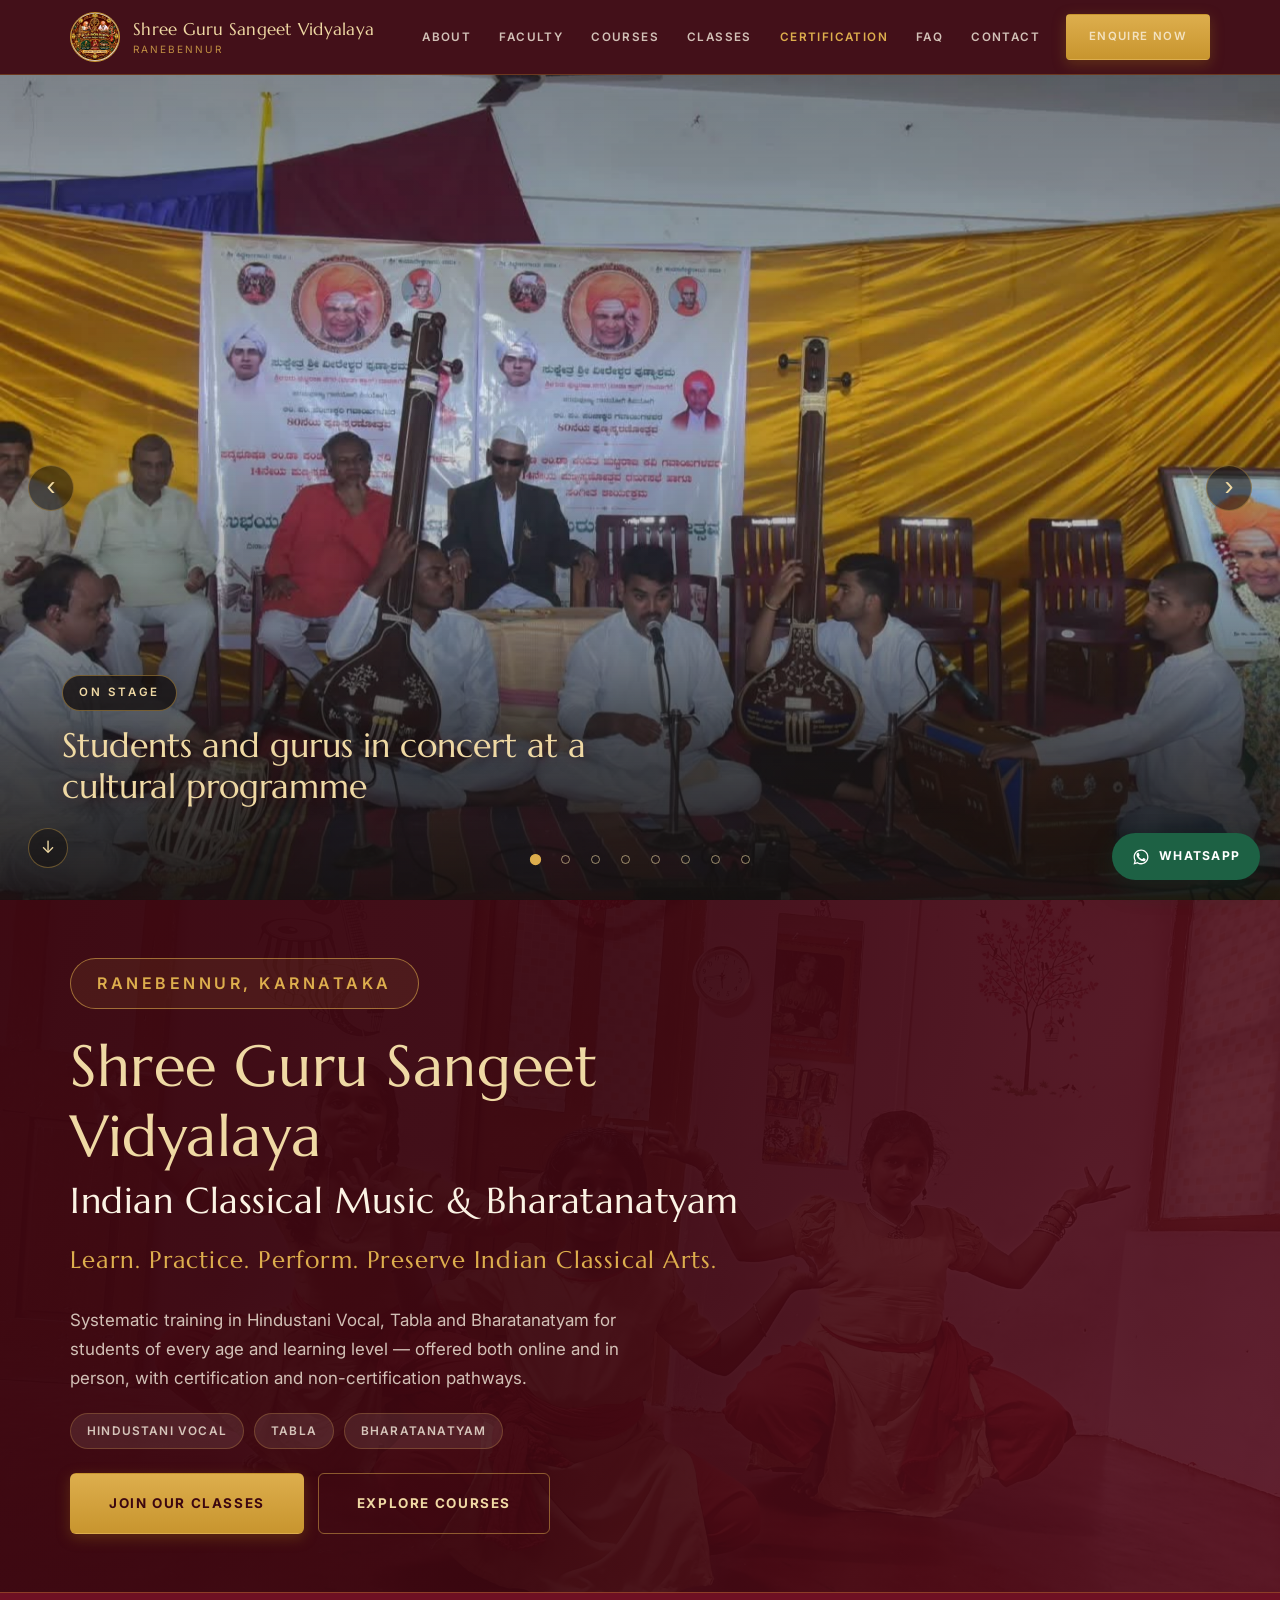
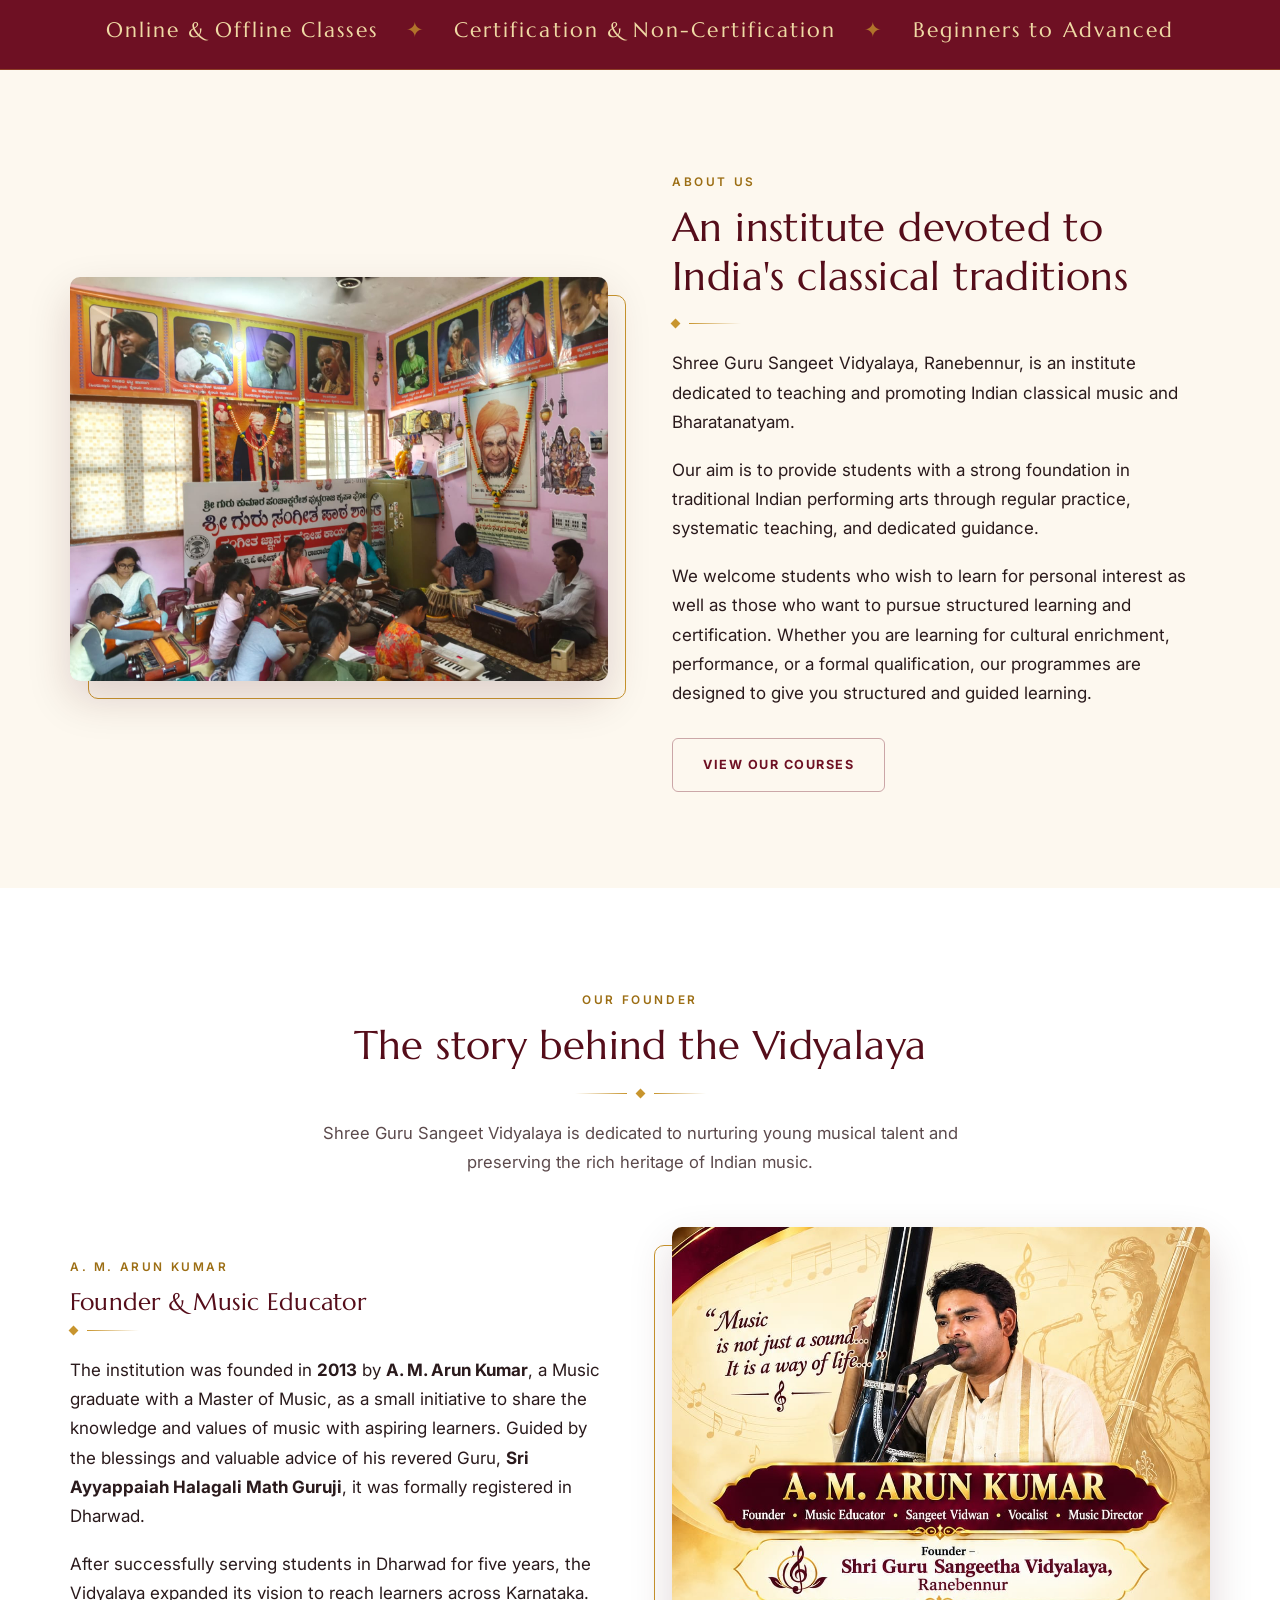
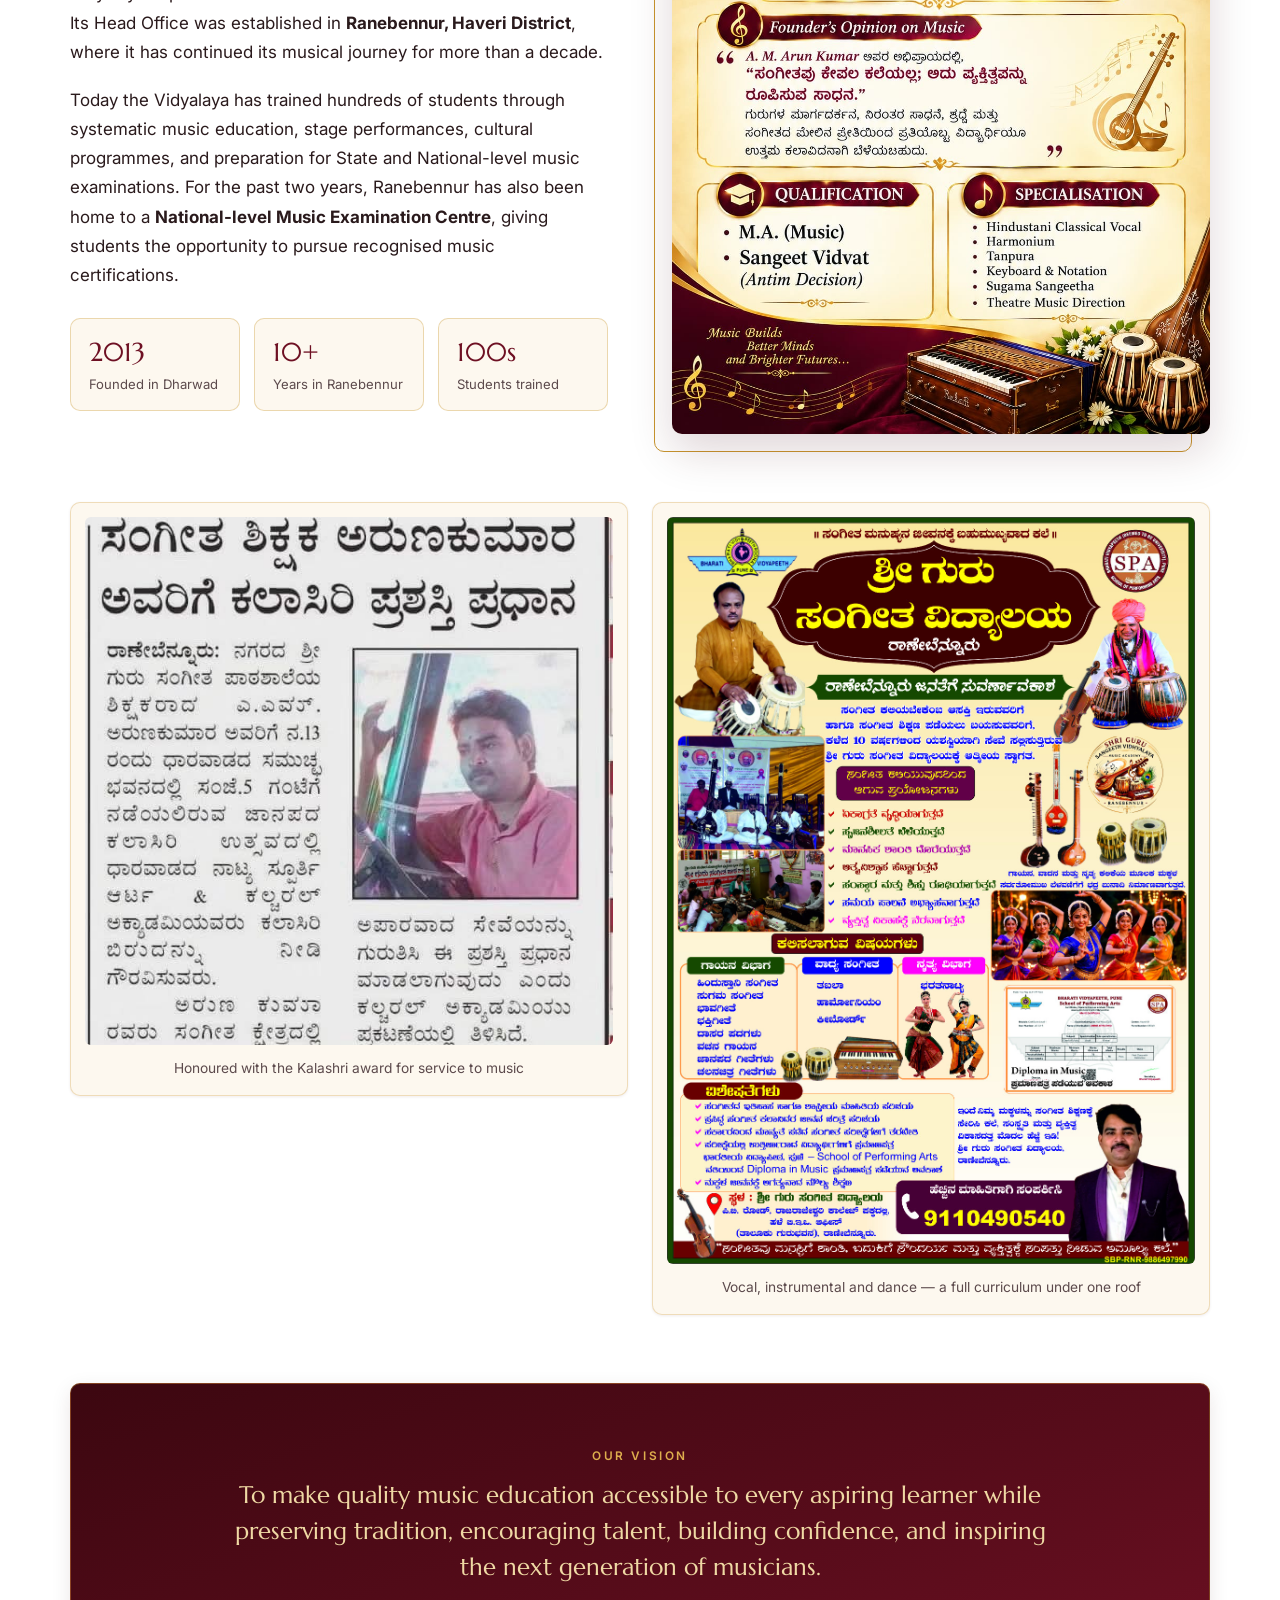
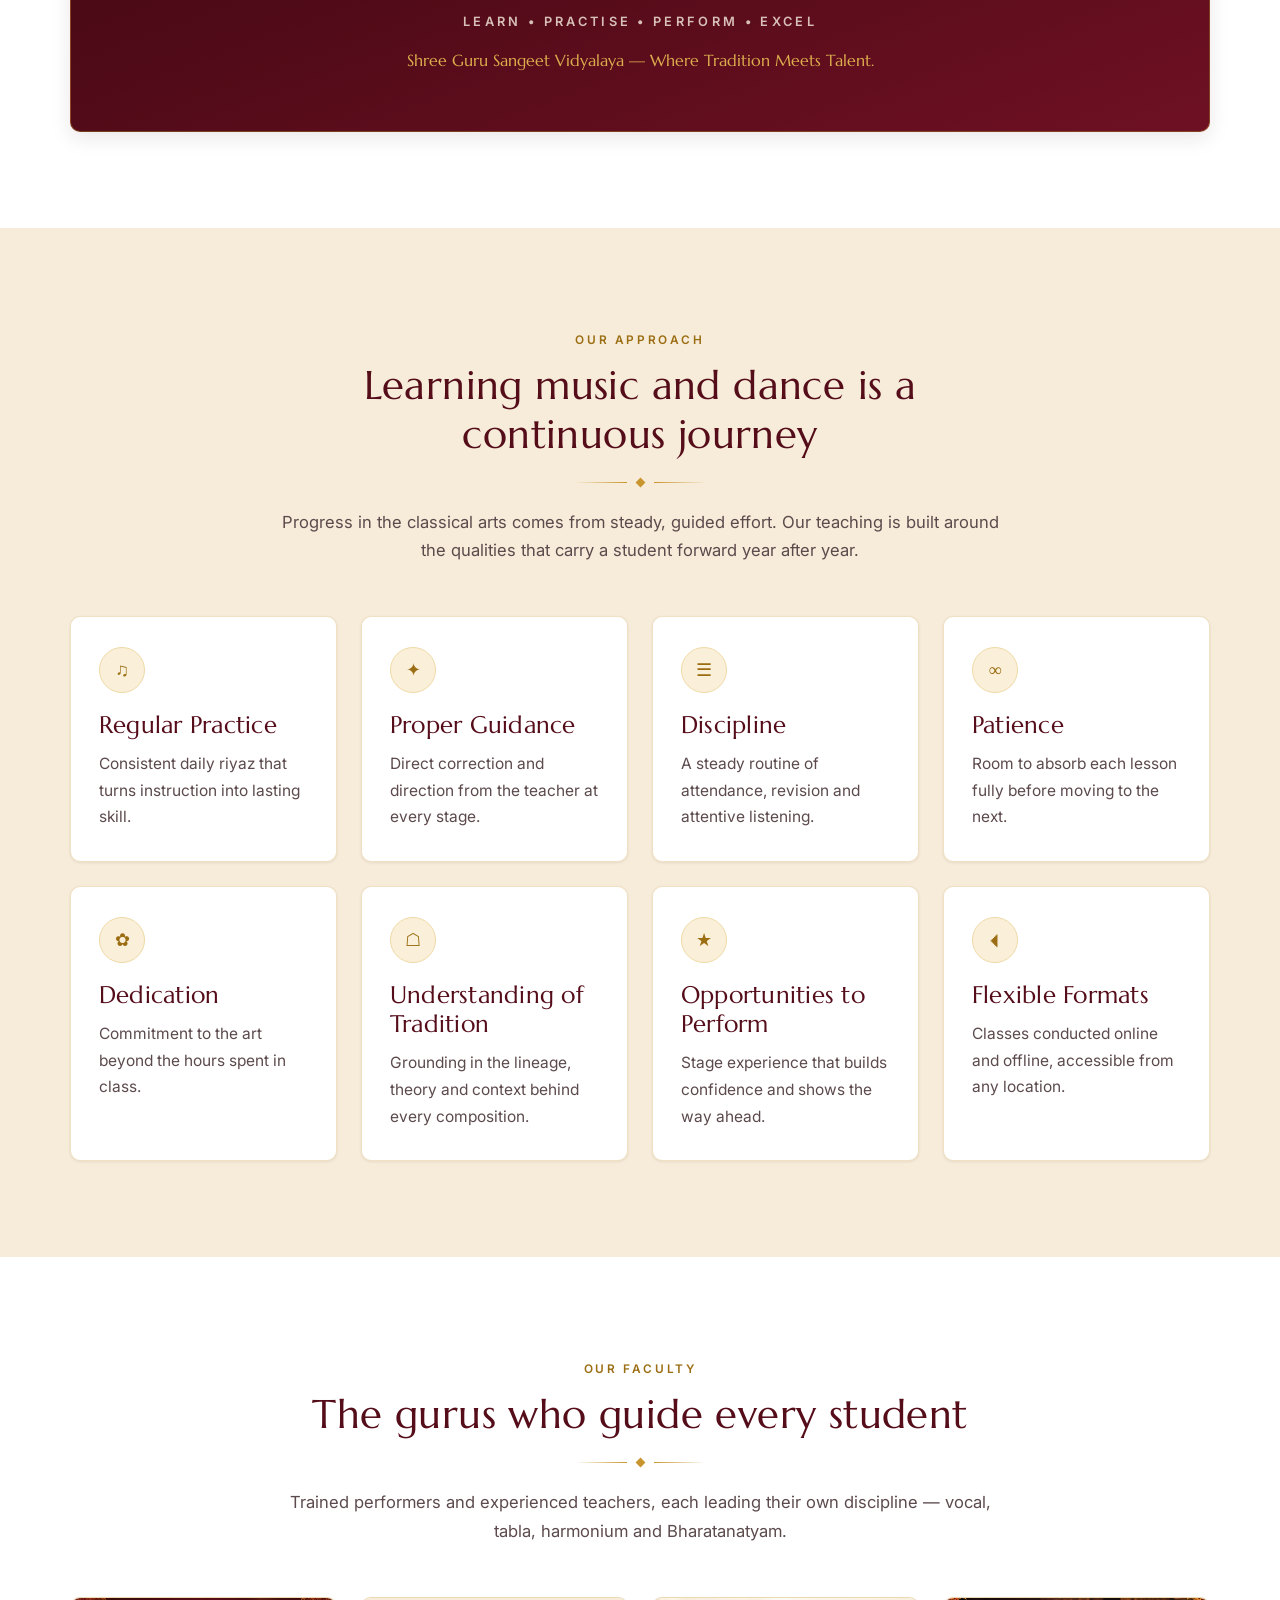
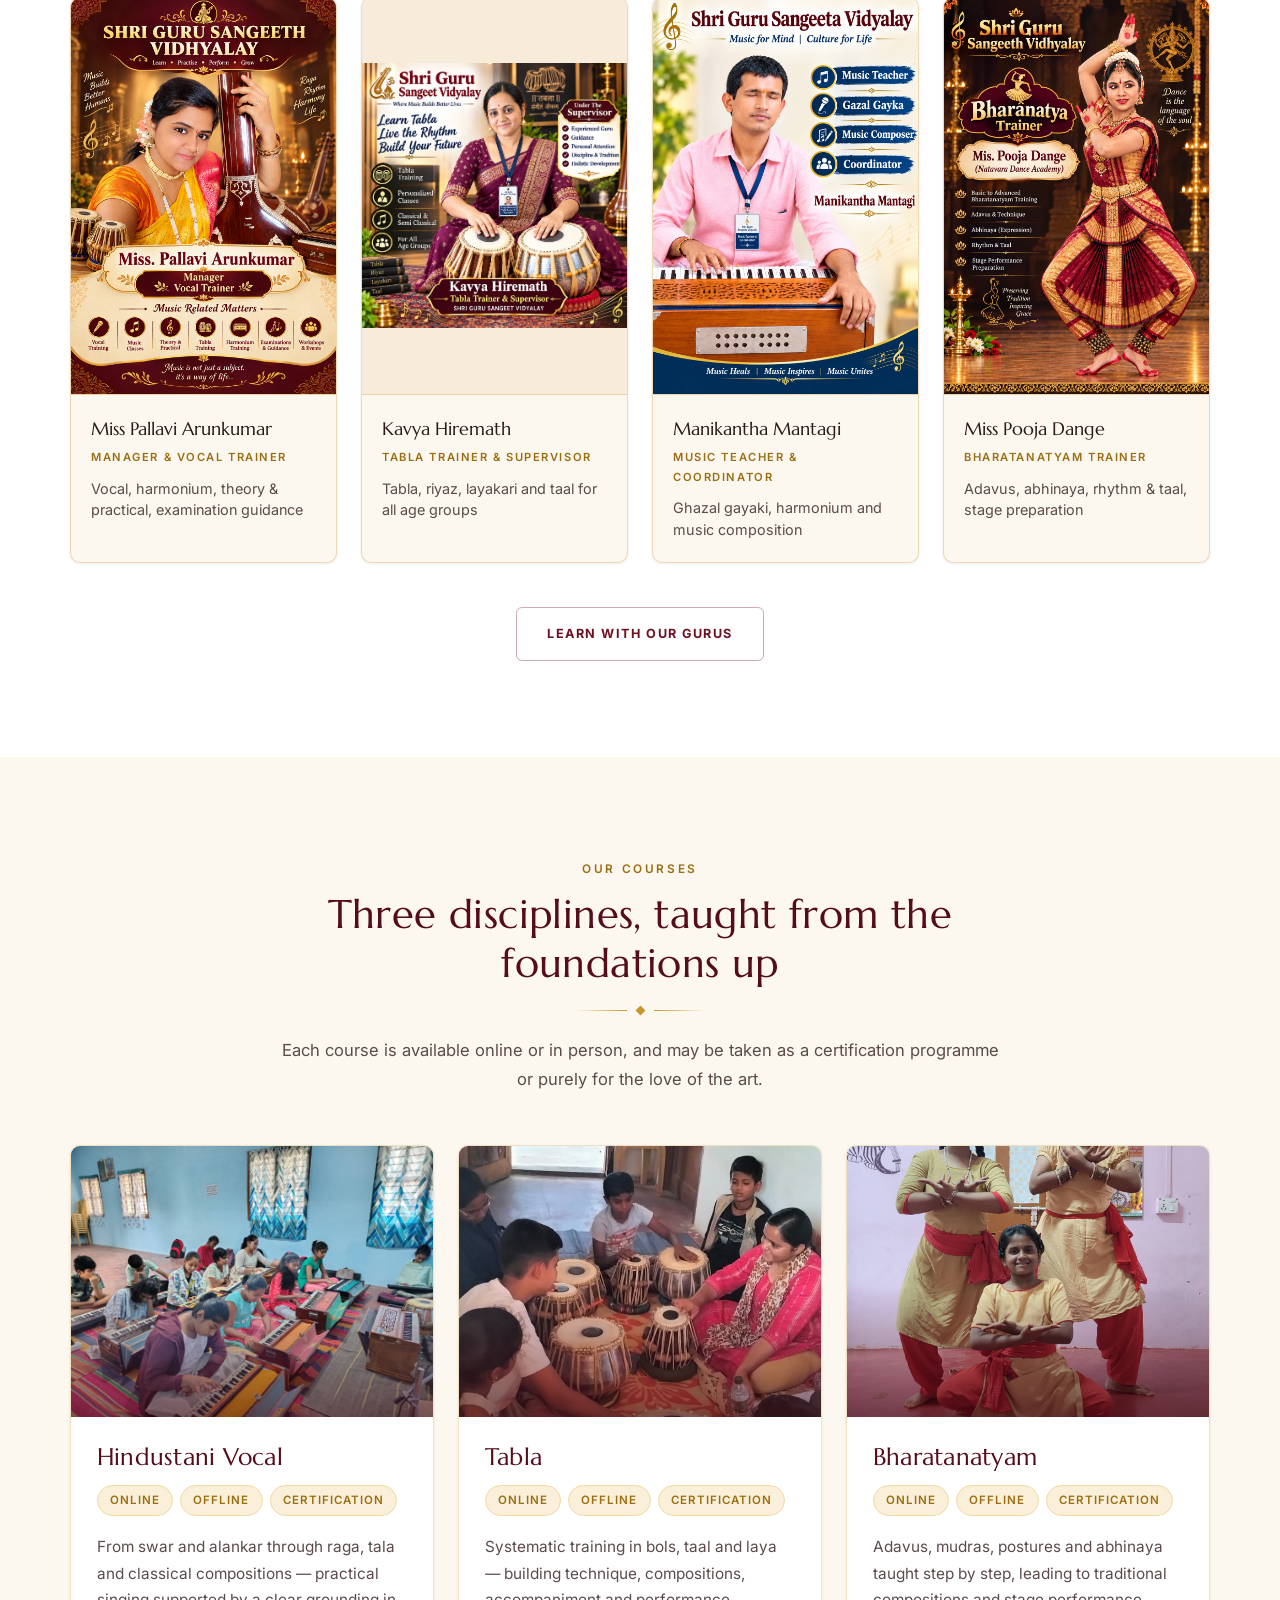
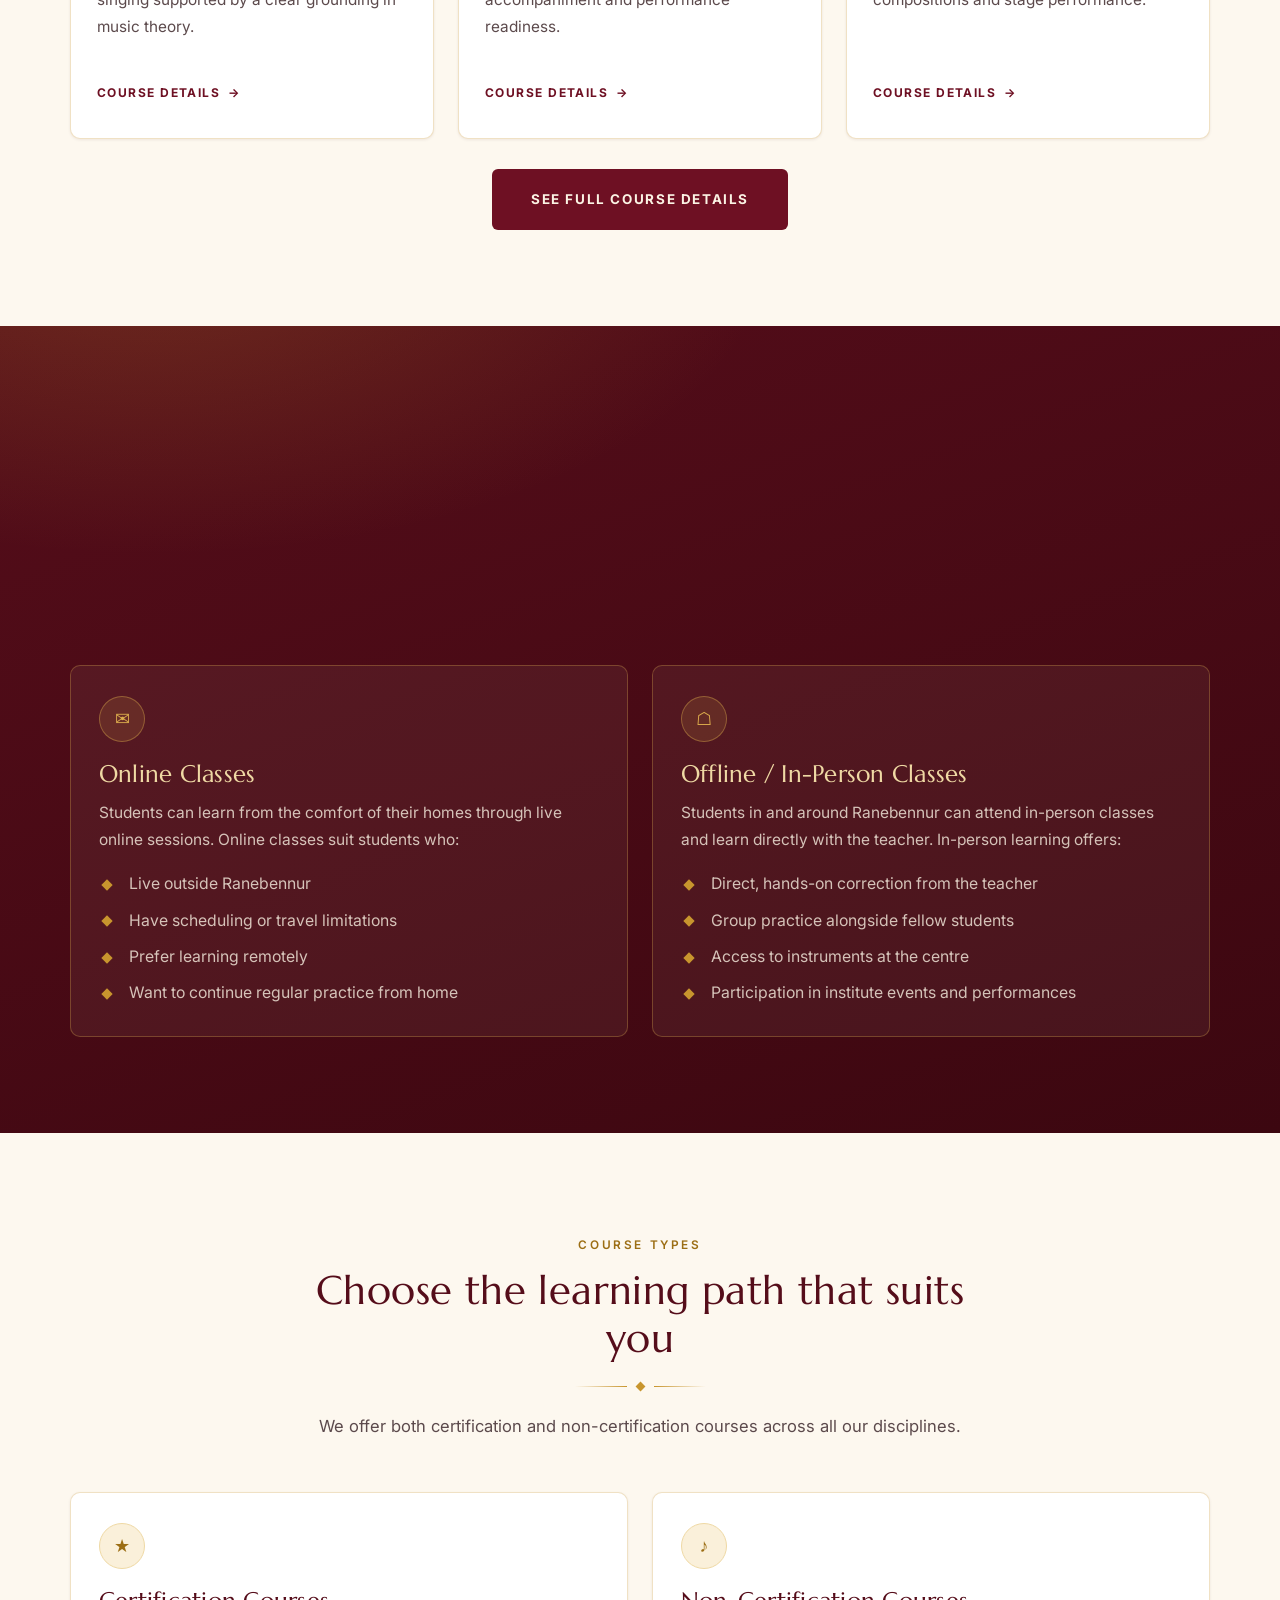
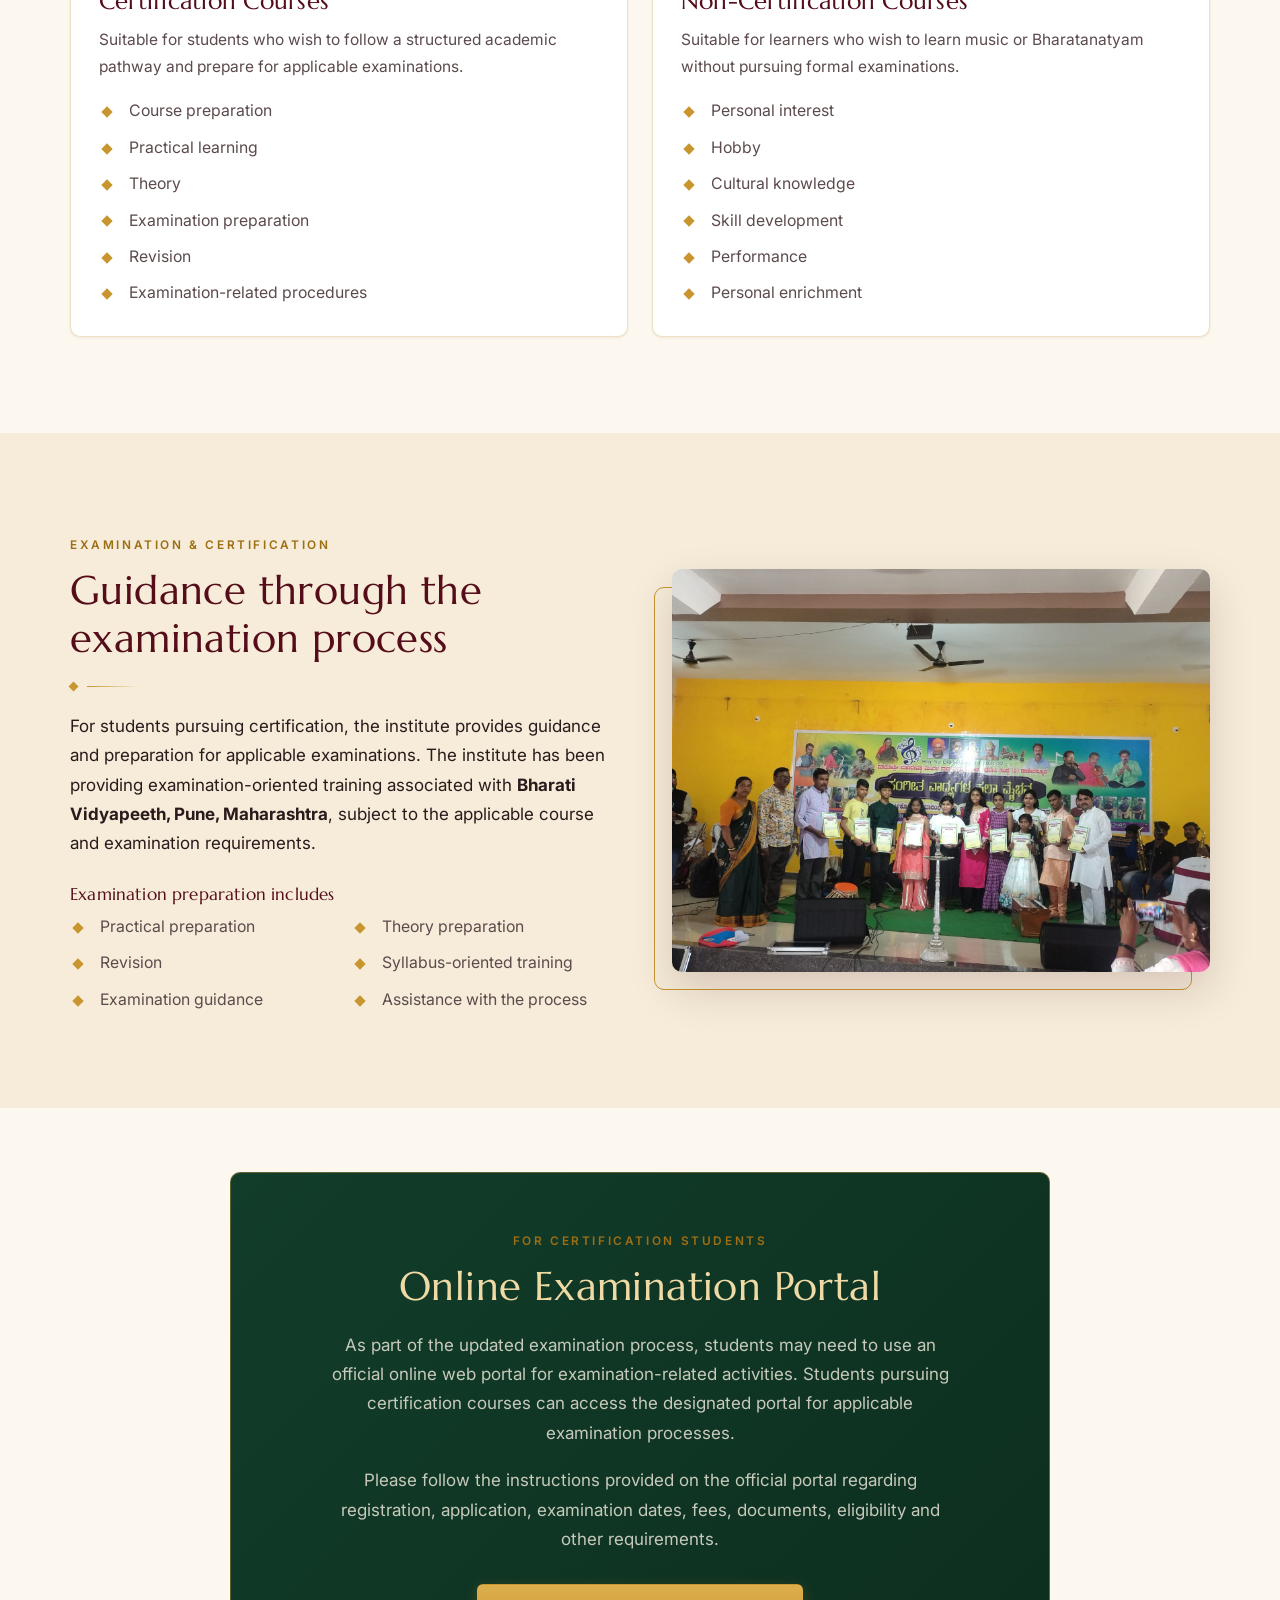
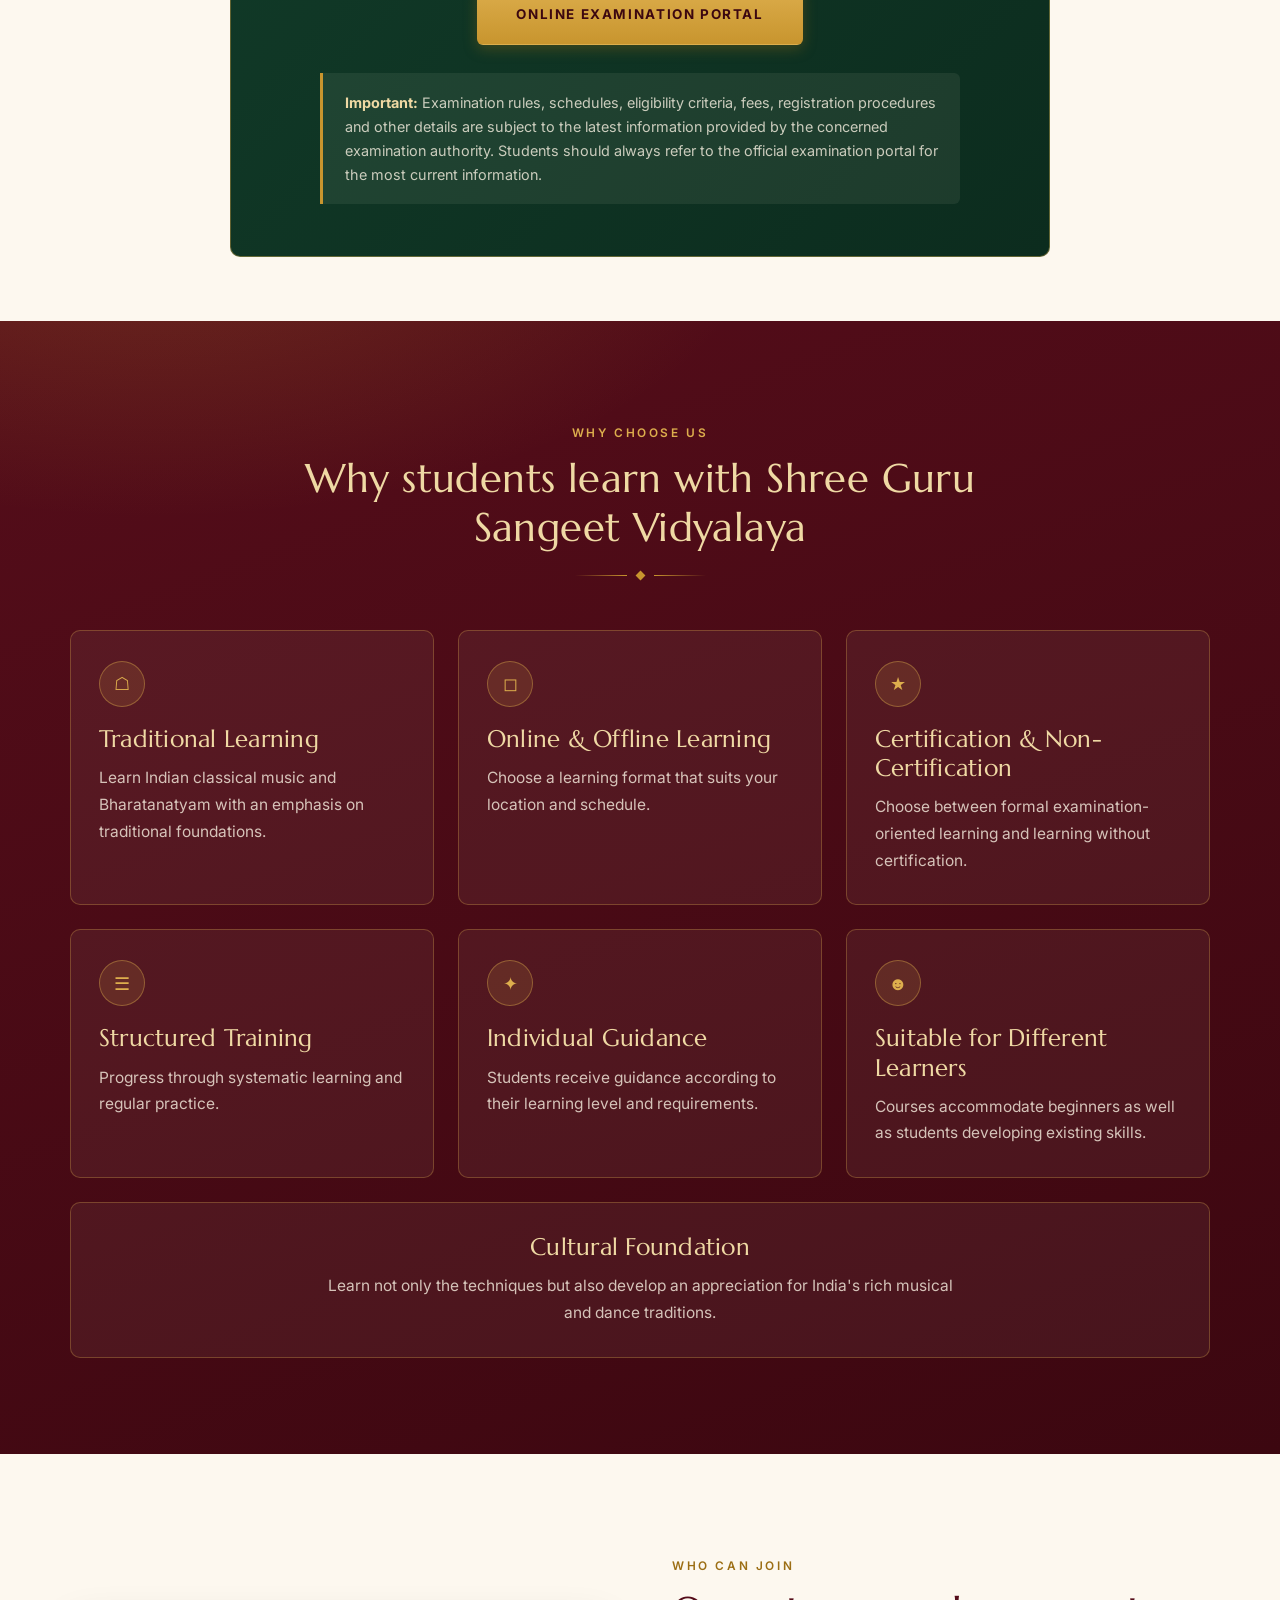
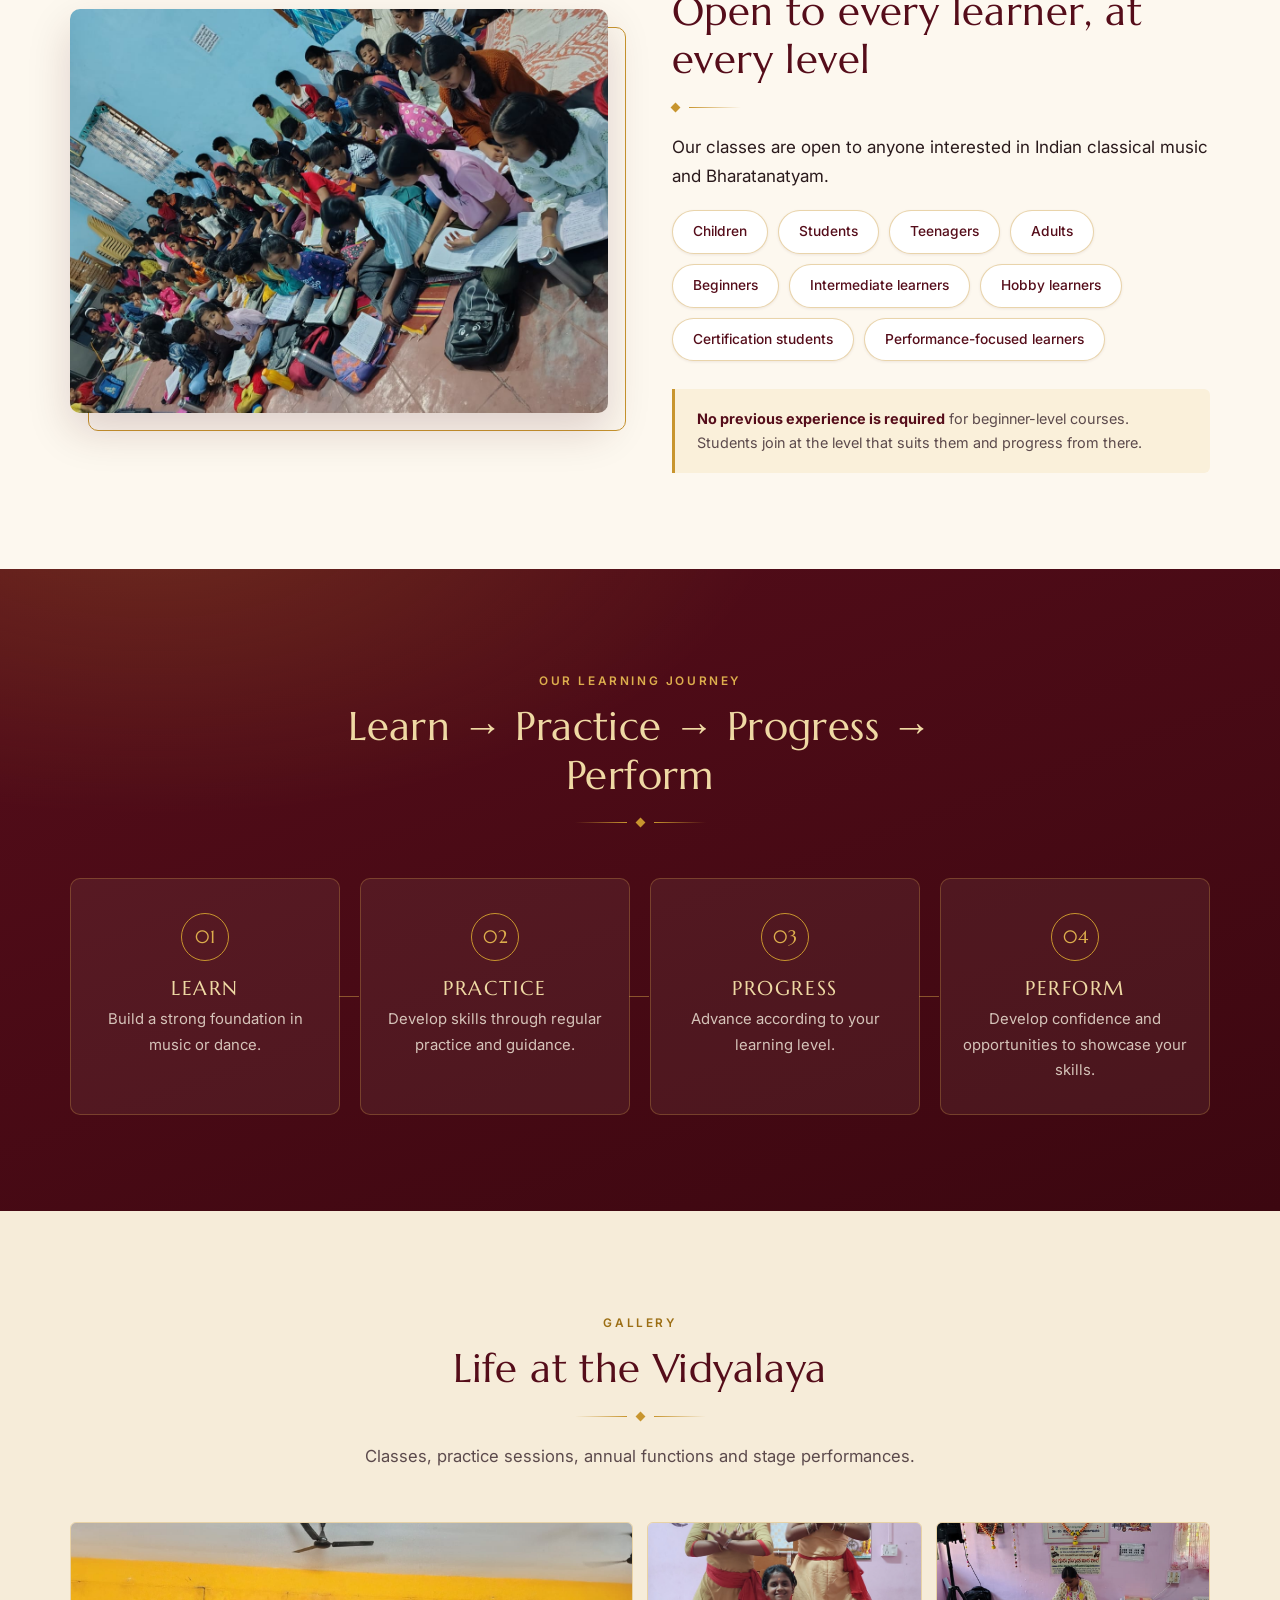
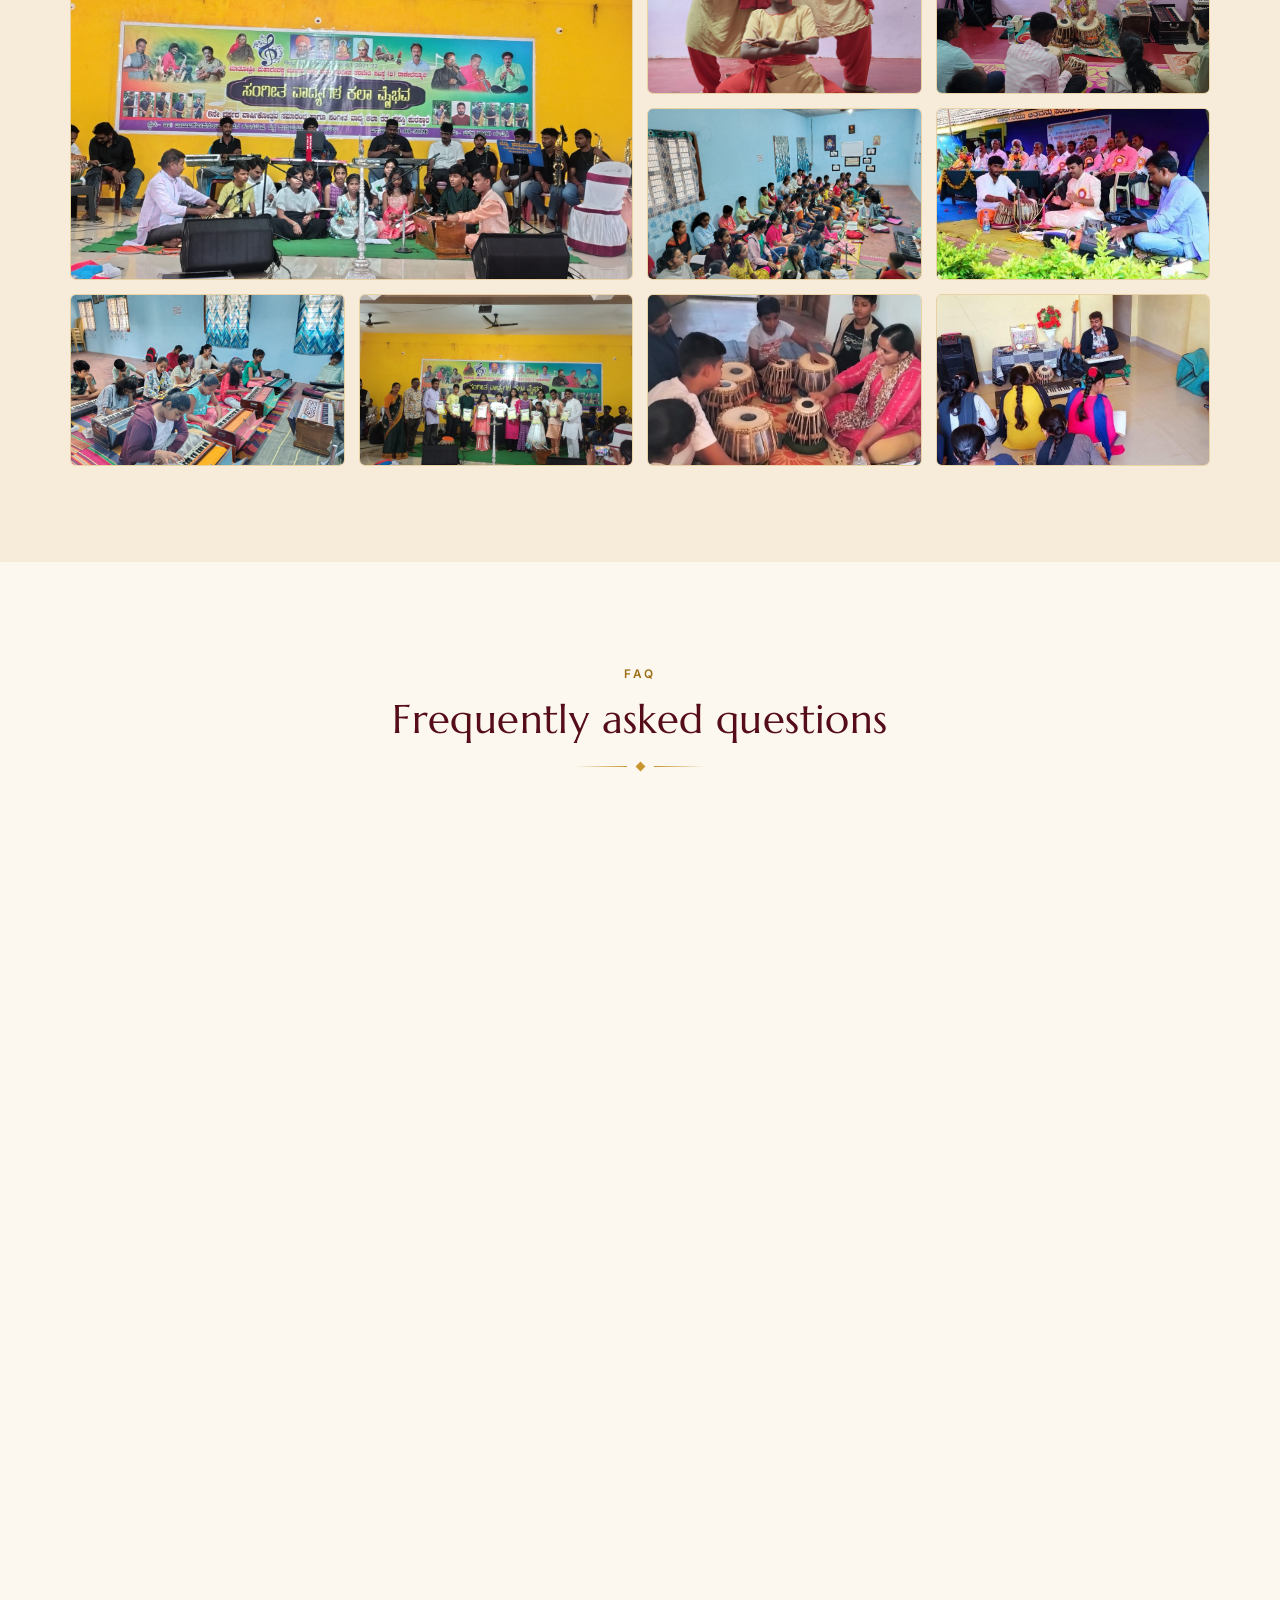
==== commit 013cfe69: "added changes" ====
--- a/index.html
+++ b/index.html
@@ -3,20 +3,173 @@
 <head>
 <meta charset="utf-8">
 <meta name="viewport" content="width=device-width, initial-scale=1">
-<title>Shree Guru Sangeet Vidyalaya, Ranebennur | Hindustani Vocal, Tabla &amp; Bharatanatyam</title>
-<meta name="description" content="Shree Guru Sangeet Vidyalaya, Ranebennur offers systematic training in Hindustani Vocal, Tabla and Bharatanatyam — online and offline, with certification and non-certification courses.">
-<meta name="keywords" content="music classes Ranebennur, Hindustani vocal classes, tabla classes, Bharatanatyam classes, online music classes, Karnataka">
-
-<meta property="og:title" content="Shree Guru Sangeet Vidyalaya, Ranebennur">
-<meta property="og:description" content="Learn. Practice. Perform. Preserve Indian Classical Arts. Hindustani Vocal | Tabla | Bharatanatyam.">
-<meta property="og:image" content="images/logo.jpg">
+<title>Shree Guru Sangeet Vidyalaya, Ranebennur | Hindustani Vocal, Tabla &amp; Bharatanatyam Classes</title>
+<meta name="description" content="Shree Guru Sangeet Vidyalaya, Ranebennur (Haveri, Karnataka) offers systematic training in Hindustani Classical Vocal, Tabla and Bharatanatyam — online and offline, with certification and non-certification courses for children, students and adults. Founded 2013.">
+<meta name="keywords" content="Shree Guru Sangeet Vidyalaya, music classes Ranebennur, music school Ranebennur, sangeet vidyalaya Ranebennur, Hindustani classical vocal classes, Hindustani music classes Karnataka, tabla classes Ranebennur, learn tabla online, Bharatanatyam classes Ranebennur, Bharatanatyam dance classes online, online Indian classical music classes, Indian classical music institute Haveri, classical dance school Haveri, music certification courses Karnataka, Bharati Vidyapeeth music examination centre, harmonium classes Ranebennur, music classes for kids Ranebennur, vocal music classes near me, ರಾಣೇಬೆನ್ನೂರು ಸಂಗೀತ ಶಾಲೆ, ಹಿಂದೂಸ್ತಾನಿ ಸಂಗೀತ ತರಗತಿ, ತಬಲಾ ತರಗತಿ, ಭರತನಾಟ್ಯ ತರಗತಿ">
+<meta name="author" content="Shree Guru Sangeet Vidyalaya">
+<meta name="robots" content="index, follow, max-image-preview:large, max-snippet:-1">
+<link rel="canonical" href="https://shreegurusangeet.in/">
+
+<!-- Local / geo signals -->
+<meta name="geo.region" content="IN-KA">
+<meta name="geo.placename" content="Ranebennur, Haveri, Karnataka">
+<meta name="geo.position" content="14.6144047;75.6345114">
+<meta name="ICBM" content="14.6144047, 75.6345114">
+
+<!-- Open Graph (WhatsApp, Facebook, LinkedIn previews) -->
+<meta property="og:site_name" content="Shree Guru Sangeet Vidyalaya">
+<meta property="og:locale" content="en_IN">
 <meta property="og:type" content="website">
+<meta property="og:url" content="https://shreegurusangeet.in/">
+<meta property="og:title" content="Shree Guru Sangeet Vidyalaya, Ranebennur | Hindustani Vocal, Tabla &amp; Bharatanatyam">
+<meta property="og:description" content="Learn. Practice. Perform. Preserve Indian Classical Arts. Hindustani Vocal | Tabla | Bharatanatyam — online &amp; offline classes, certification &amp; non-certification courses.">
+<meta property="og:image" content="https://shreegurusangeet.in/images/logo.jpg">
+<meta property="og:image:alt" content="Shree Guru Sangeet Vidyalaya emblem">
+
+<!-- Twitter / X card -->
+<meta name="twitter:card" content="summary">
+<meta name="twitter:title" content="Shree Guru Sangeet Vidyalaya, Ranebennur">
+<meta name="twitter:description" content="Hindustani Vocal, Tabla &amp; Bharatanatyam classes — online and offline, certification and non-certification.">
+<meta name="twitter:image" content="https://shreegurusangeet.in/images/logo.jpg">
+
+<meta name="theme-color" content="#6E1023">
 
 <link rel="icon" href="images/logo.jpg">
 <link rel="preconnect" href="https://fonts.googleapis.com">
 <link rel="preconnect" href="https://fonts.gstatic.com" crossorigin>
 <link href="https://fonts.googleapis.com/css2?family=Marcellus&family=Inter:wght@400;500;600;700&display=swap" rel="stylesheet">
 <link rel="stylesheet" href="css/style.css">
+
+<!-- Structured data for Google: local business + course list + FAQ rich results -->
+<script type="application/ld+json">
+{
+  "@context": "https://schema.org",
+  "@graph": [
+    {
+      "@type": ["MusicSchool", "LocalBusiness", "EducationalOrganization"],
+      "@id": "https://shreegurusangeet.in/#organization",
+      "name": "Shree Guru Sangeet Vidyalaya",
+      "alternateName": ["Shri Guru Sangeet Vidhyalay", "Shree Guru Sangeet Vidyalaya Ranebennur"],
+      "url": "https://shreegurusangeet.in/",
+      "logo": "https://shreegurusangeet.in/images/logo.jpg",
+      "image": "https://shreegurusangeet.in/images/logo.jpg",
+      "description": "Institute in Ranebennur, Karnataka teaching Hindustani Classical Vocal, Tabla and Bharatanatyam — online and offline, with certification and non-certification courses.",
+      "foundingDate": "2013",
+      "founder": {
+        "@type": "Person",
+        "name": "A. M. Arun Kumar",
+        "jobTitle": "Founder & Music Educator"
+      },
+      "telephone": "+91-9110490540",
+      "email": "shrigurusangeetavidyalaya@gmail.com",
+      "address": {
+        "@type": "PostalAddress",
+        "streetAddress": "Beside Raja Rajeshwari College, Old B.E.O. Office, P.B. Road",
+        "addressLocality": "Ranebennur",
+        "addressRegion": "Karnataka",
+        "postalCode": "581115",
+        "addressCountry": "IN"
+      },
+      "geo": {
+        "@type": "GeoCoordinates",
+        "latitude": 14.6144047,
+        "longitude": 75.6345114
+      },
+      "hasMap": "https://maps.google.com/maps?q=14.6144047%2C75.6345114&z=17&hl=en",
+      "areaServed": [
+        { "@type": "City", "name": "Ranebennur" },
+        { "@type": "AdministrativeArea", "name": "Haveri District" },
+        { "@type": "State", "name": "Karnataka" },
+        { "@type": "Country", "name": "India" }
+      ],
+      "knowsAbout": ["Hindustani Classical Music", "Tabla", "Bharatanatyam", "Harmonium", "Indian Classical Music"],
+      "sameAs": ["https://wa.me/919110490540"],
+      "contactPoint": {
+        "@type": "ContactPoint",
+        "telephone": "+91-9110490540",
+        "contactType": "admissions",
+        "availableLanguage": ["Kannada", "Hindi", "English"]
+      },
+      "hasOfferCatalog": {
+        "@type": "OfferCatalog",
+        "name": "Courses",
+        "itemListElement": [
+          { "@type": "Offer", "itemOffered": { "@type": "Course", "@id": "https://shreegurusangeet.in/courses.html#hindustani-vocal", "name": "Hindustani Vocal" } },
+          { "@type": "Offer", "itemOffered": { "@type": "Course", "@id": "https://shreegurusangeet.in/courses.html#tabla", "name": "Tabla" } },
+          { "@type": "Offer", "itemOffered": { "@type": "Course", "@id": "https://shreegurusangeet.in/courses.html#bharatanatyam", "name": "Bharatanatyam" } }
+        ]
+      }
+    },
+    {
+      "@type": "WebSite",
+      "@id": "https://shreegurusangeet.in/#website",
+      "url": "https://shreegurusangeet.in/",
+      "name": "Shree Guru Sangeet Vidyalaya",
+      "publisher": { "@id": "https://shreegurusangeet.in/#organization" },
+      "inLanguage": "en-IN"
+    },
+    {
+      "@type": "WebPage",
+      "@id": "https://shreegurusangeet.in/#webpage",
+      "url": "https://shreegurusangeet.in/",
+      "name": "Shree Guru Sangeet Vidyalaya, Ranebennur | Hindustani Vocal, Tabla & Bharatanatyam Classes",
+      "isPartOf": { "@id": "https://shreegurusangeet.in/#website" },
+      "about": { "@id": "https://shreegurusangeet.in/#organization" },
+      "inLanguage": "en-IN"
+    },
+    {
+      "@type": "FAQPage",
+      "mainEntity": [
+        {
+          "@type": "Question",
+          "name": "What courses does Shree Guru Sangeet Vidyalaya offer?",
+          "acceptedAnswer": { "@type": "Answer", "text": "We offer training in Hindustani Vocal, Tabla and Bharatanatyam." }
+        },
+        {
+          "@type": "Question",
+          "name": "Are classes available online?",
+          "acceptedAnswer": { "@type": "Answer", "text": "Yes. Online classes are available along with offline / in-person classes." }
+        },
+        {
+          "@type": "Question",
+          "name": "Are offline classes available in Ranebennur?",
+          "acceptedAnswer": { "@type": "Answer", "text": "Yes. The institute provides offline classes in Ranebennur." }
+        },
+        {
+          "@type": "Question",
+          "name": "Do you offer certification courses?",
+          "acceptedAnswer": { "@type": "Answer", "text": "Yes. Certification-oriented courses are available for applicable programmes." }
+        },
+        {
+          "@type": "Question",
+          "name": "Do you offer non-certification classes?",
+          "acceptedAnswer": { "@type": "Answer", "text": "Yes. Students can also choose non-certification classes for learning without pursuing formal examinations." }
+        },
+        {
+          "@type": "Question",
+          "name": "Can beginners join?",
+          "acceptedAnswer": { "@type": "Answer", "text": "Yes. Beginner-level students can join the appropriate course. No previous experience is required." }
+        },
+        {
+          "@type": "Question",
+          "name": "Are examinations available?",
+          "acceptedAnswer": { "@type": "Answer", "text": "Students pursuing certification can be guided toward applicable examinations, subject to the rules and requirements of the concerned examination authority." }
+        },
+        {
+          "@type": "Question",
+          "name": "How can I access the online examination portal?",
+          "acceptedAnswer": { "@type": "Answer", "text": "A dedicated Online Examination Portal link is provided on this website. Students should use the official portal and follow the latest instructions provided there." }
+        },
+        {
+          "@type": "Question",
+          "name": "Can I learn only as a hobby?",
+          "acceptedAnswer": { "@type": "Answer", "text": "Yes. Non-certification classes can be chosen by students who wish to learn music or Bharatanatyam for personal interest, hobby, cultural learning or skill development." }
+        }
+      ]
+    }
+  ]
+}
+</script>
 </head>
 <body>
 
@@ -999,6 +1152,9 @@
           Ranebennur, Haveri<br>
           Karnataka &ndash; 581115
         </address>
+        <p style="margin-top:10px">
+          <a href="https://maps.google.com/maps?q=14.6144047%2C75.6345114&amp;z=17&amp;hl=en" target="_blank" rel="noopener">View on Google Maps</a>
+        </p>
       </div>
 
       <div class="contact-card">
@@ -1058,7 +1214,8 @@
           Beside Raja Rajeshwari College,<br>
           Old B.E.O. Office, P.B. Road,<br>
           Ranebennur, Haveri,<br>
-          Karnataka &ndash; 581115<br><br>
+          Karnataka &ndash; 581115<br>
+          <a href="https://maps.google.com/maps?q=14.6144047%2C75.6345114&amp;z=17&amp;hl=en" target="_blank" rel="noopener">View on Google Maps</a><br><br>
           <a href="tel:+919110490540">9110490540</a><br>
           <a href="mailto:shrigurusangeetavidyalaya@gmail.com">shrigurusangeetavidyalaya@gmail.com</a>
         </address>
--- a/css/style.css
+++ b/css/style.css
@@ -1078,6 +1078,98 @@
 .contact-card .big { font-family: var(--display); font-size: 1.32rem; color: var(--gold-200); }
 .contact-card p a,
 .contact-card address a { display: inline-block; padding-block: 4px; }
+
+/* ---------- Enquiry modal ----------
+   Opened by any "Enquire" CTA (a[href="#enquiry"]). The on-page form
+   card is moved into .modal__body while open, so there is only ever
+   one form on the page. See js/main.js. */
+
+.modal {
+  position: fixed;
+  inset: 0;
+  z-index: 1200;
+  display: flex;
+  align-items: center;
+  justify-content: center;
+  padding: 20px;
+  background: rgba(60, 7, 16, 0.62);
+  backdrop-filter: blur(3px);
+  -webkit-backdrop-filter: blur(3px);
+  opacity: 0;
+  visibility: hidden;
+  transition: opacity 0.25s ease, visibility 0s linear 0.25s;
+}
+.modal.is-open {
+  opacity: 1;
+  visibility: visible;
+  transition: opacity 0.25s ease;
+}
+.modal__panel {
+  position: relative;
+  width: min(760px, 100%);
+  max-height: calc(100vh - 40px);
+  max-height: calc(100dvh - 40px);
+  overflow-y: auto;
+  overscroll-behavior: contain;
+  background: var(--cream);
+  border: 1px solid rgba(200, 149, 46, 0.4);
+  border-radius: var(--radius-lg);
+  box-shadow: var(--shadow-lg);
+  transform: translateY(18px) scale(0.98);
+  transition: transform 0.3s ease;
+}
+.modal.is-open .modal__panel { transform: none; }
+
+.modal__head {
+  position: sticky;
+  top: 0;
+  z-index: 1;
+  display: flex;
+  align-items: flex-start;
+  justify-content: space-between;
+  gap: 16px;
+  padding: 22px 24px 14px;
+  background: var(--cream);
+  border-bottom: 1px solid rgba(200, 149, 46, 0.3);
+}
+.modal__head h2 { font-size: 1.35rem; margin: 4px 0 2px; }
+.modal__head p { color: var(--ink-soft); font-size: 0.94rem; margin: 0; }
+
+.modal__close {
+  flex: 0 0 auto;
+  width: 40px;
+  height: 40px;
+  display: inline-flex;
+  align-items: center;
+  justify-content: center;
+  border: 1px solid rgba(110, 16, 35, 0.25);
+  border-radius: 50%;
+  background: var(--paper);
+  color: var(--maroon-700);
+  font-size: 1.5rem;
+  line-height: 1;
+  cursor: pointer;
+  transition: background 0.2s ease, color 0.2s ease;
+}
+.modal__close:hover { background: var(--maroon-700); color: var(--on-dark); }
+
+.modal__body { padding: 20px 24px 26px; }
+.modal__body .form-card { box-shadow: none; border: 0; padding: 0; background: transparent; }
+
+body.modal-open { overflow: hidden; }
+
+@media (max-width: 620px) {
+  .modal { padding: 0; align-items: flex-end; }
+  .modal__panel {
+    width: 100%;
+    max-height: 100vh;
+    max-height: 100dvh;
+    border-radius: var(--radius-lg) var(--radius-lg) 0 0;
+    border-bottom: 0;
+  }
+  .modal__head { padding: 18px 18px 12px; }
+  .modal__body { padding: 16px 18px 24px; }
+}
 
 /* ---------- Footer ---------- */
 
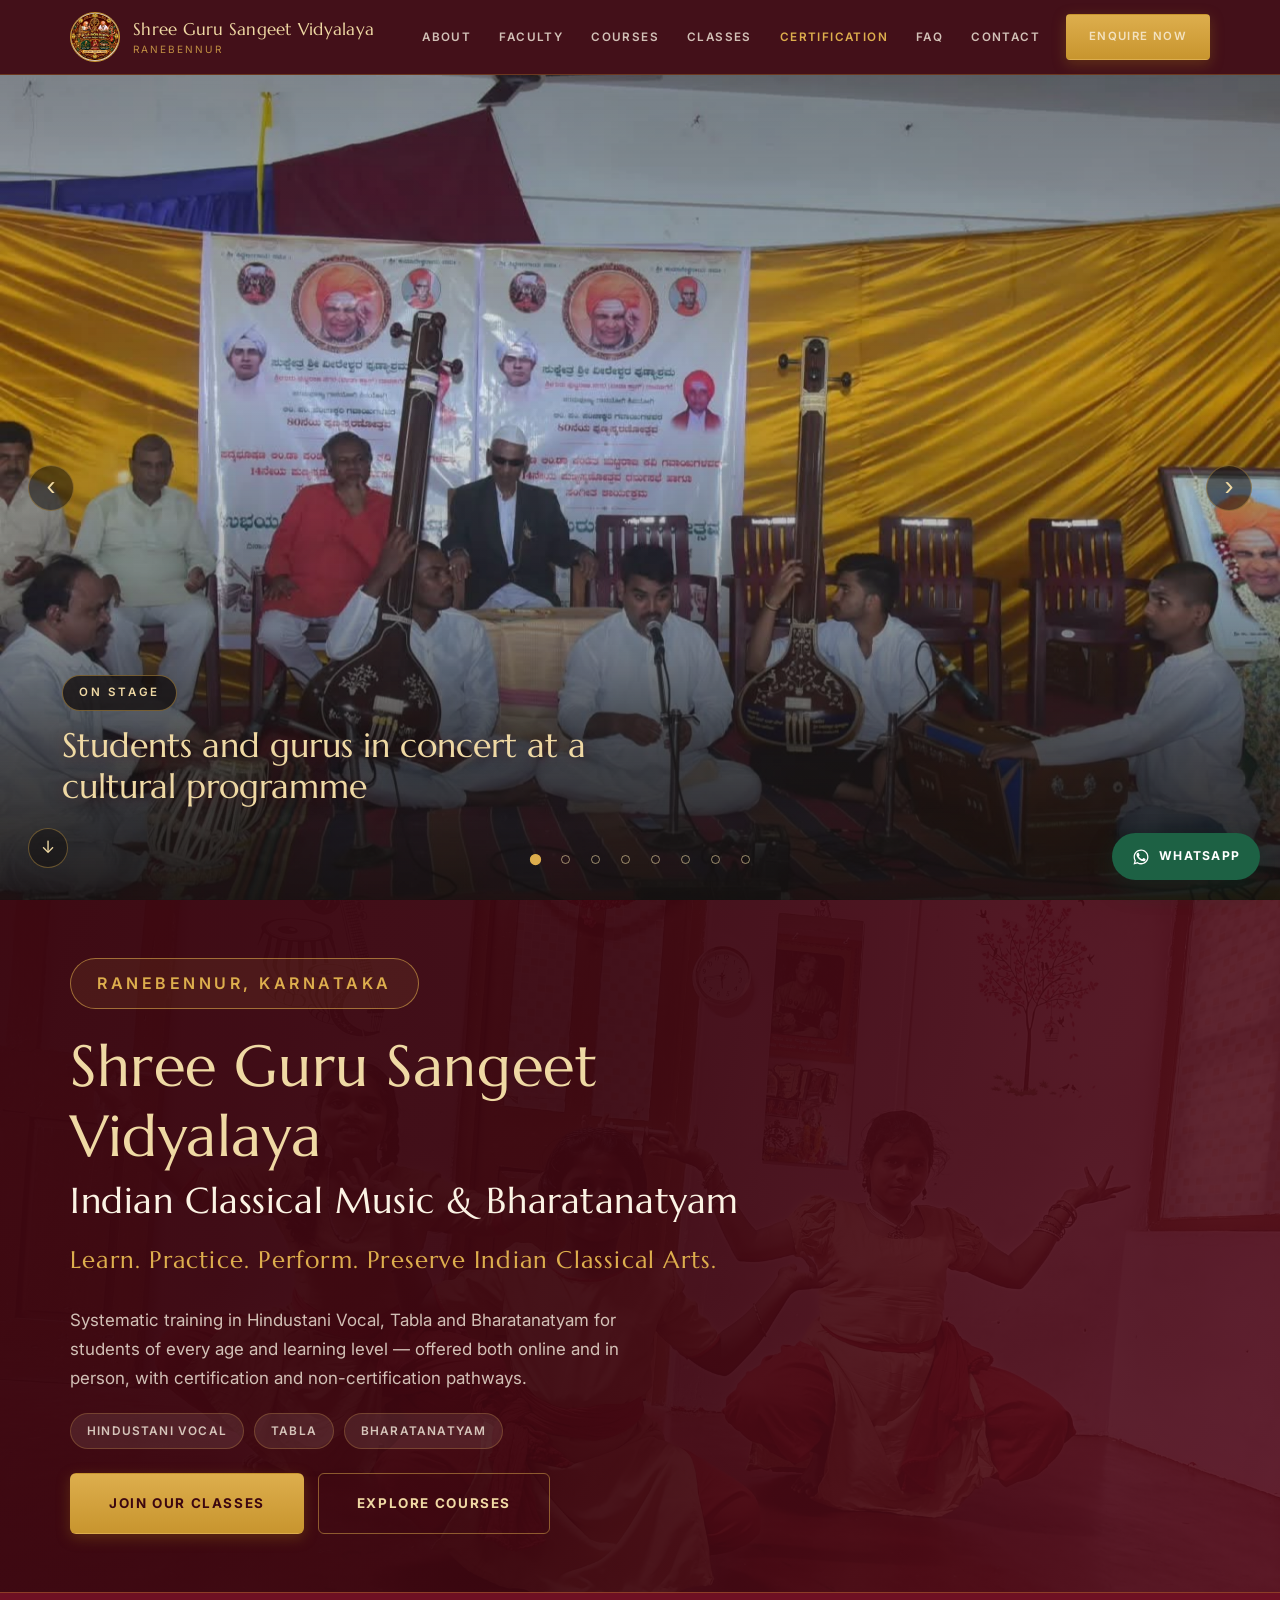
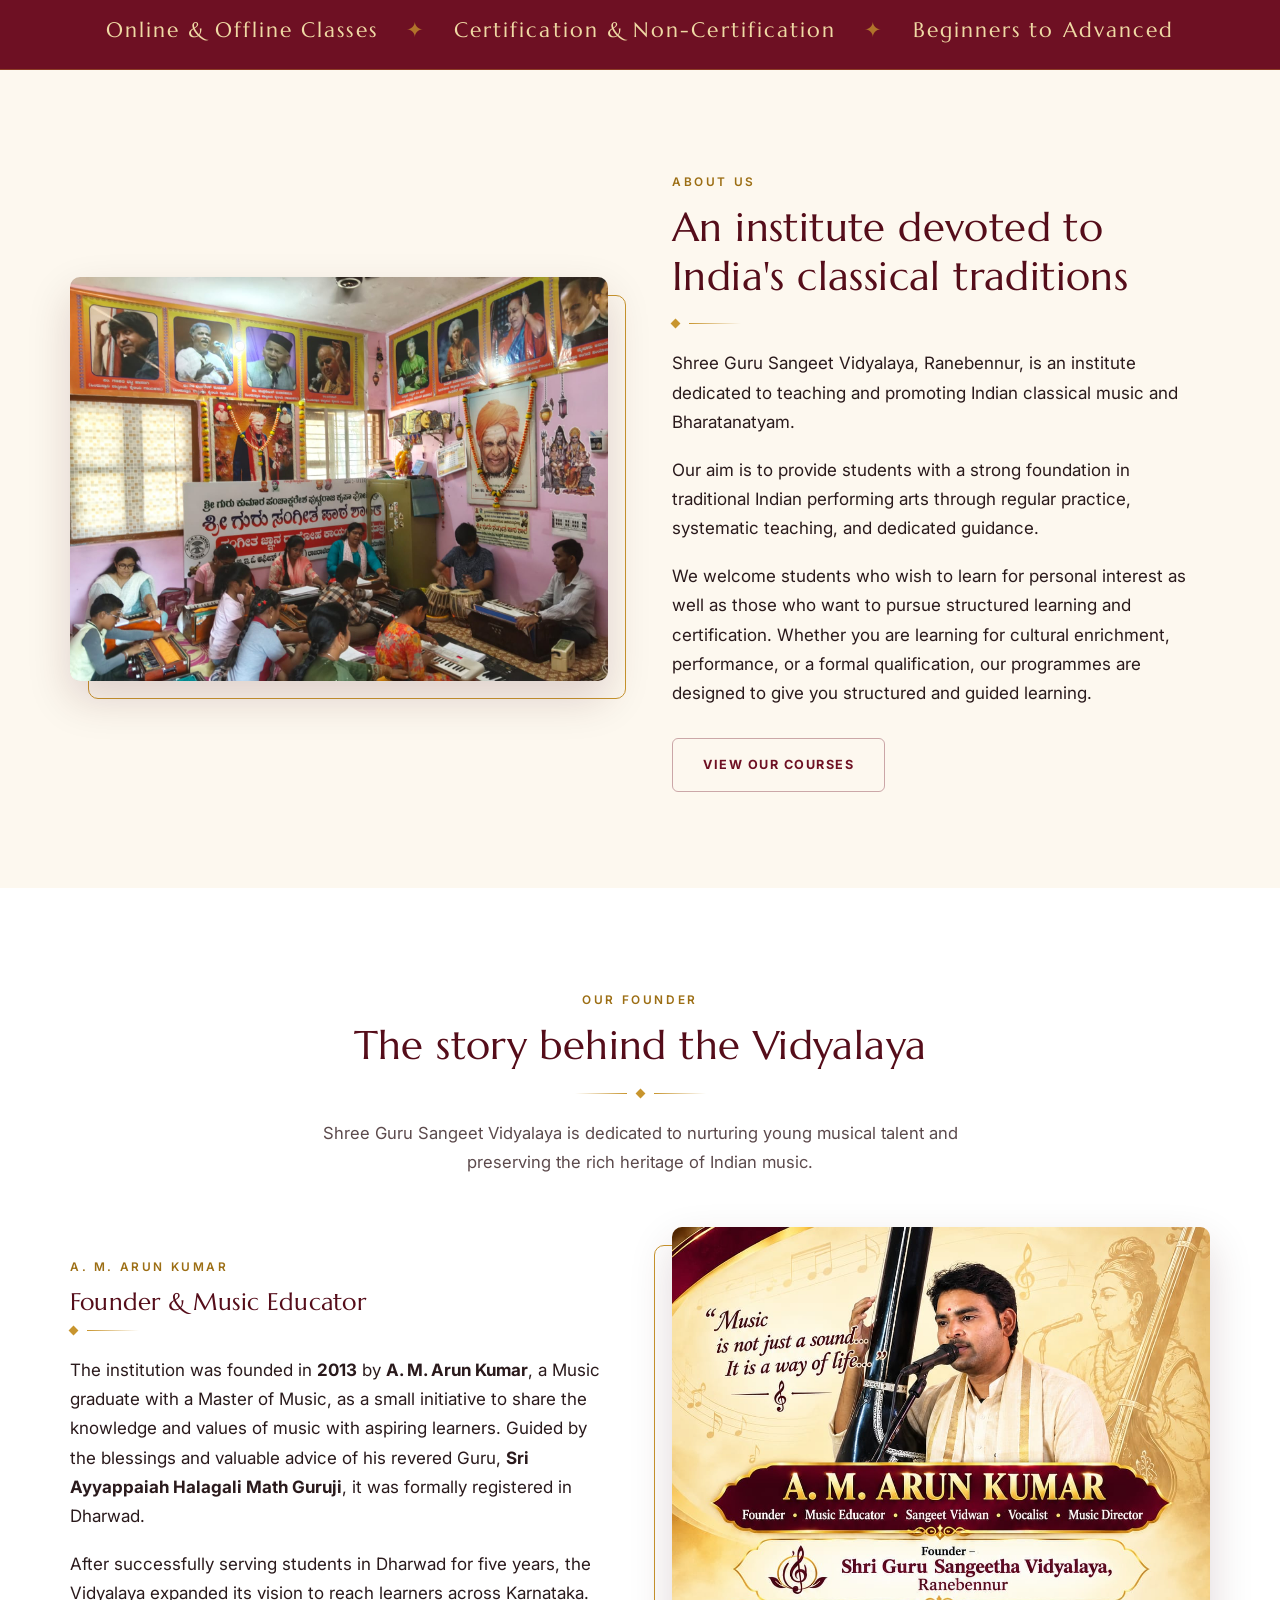
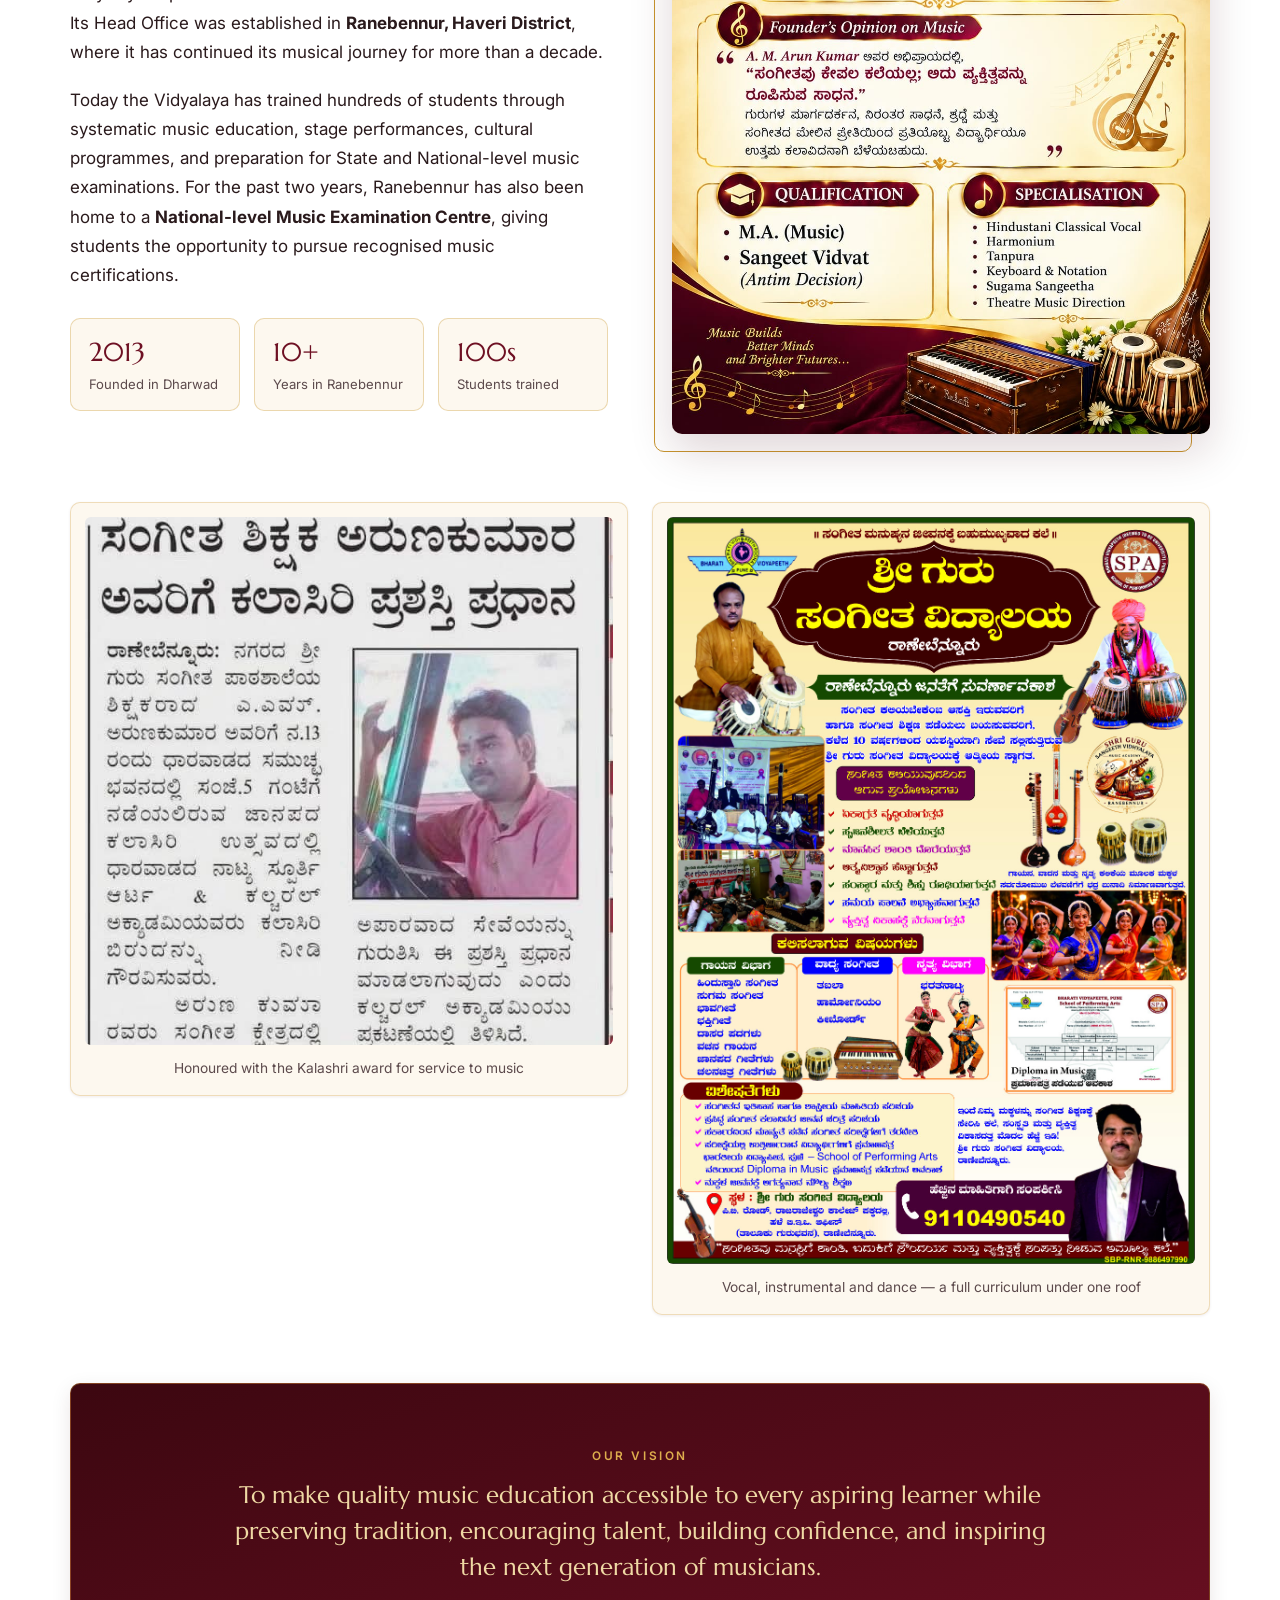
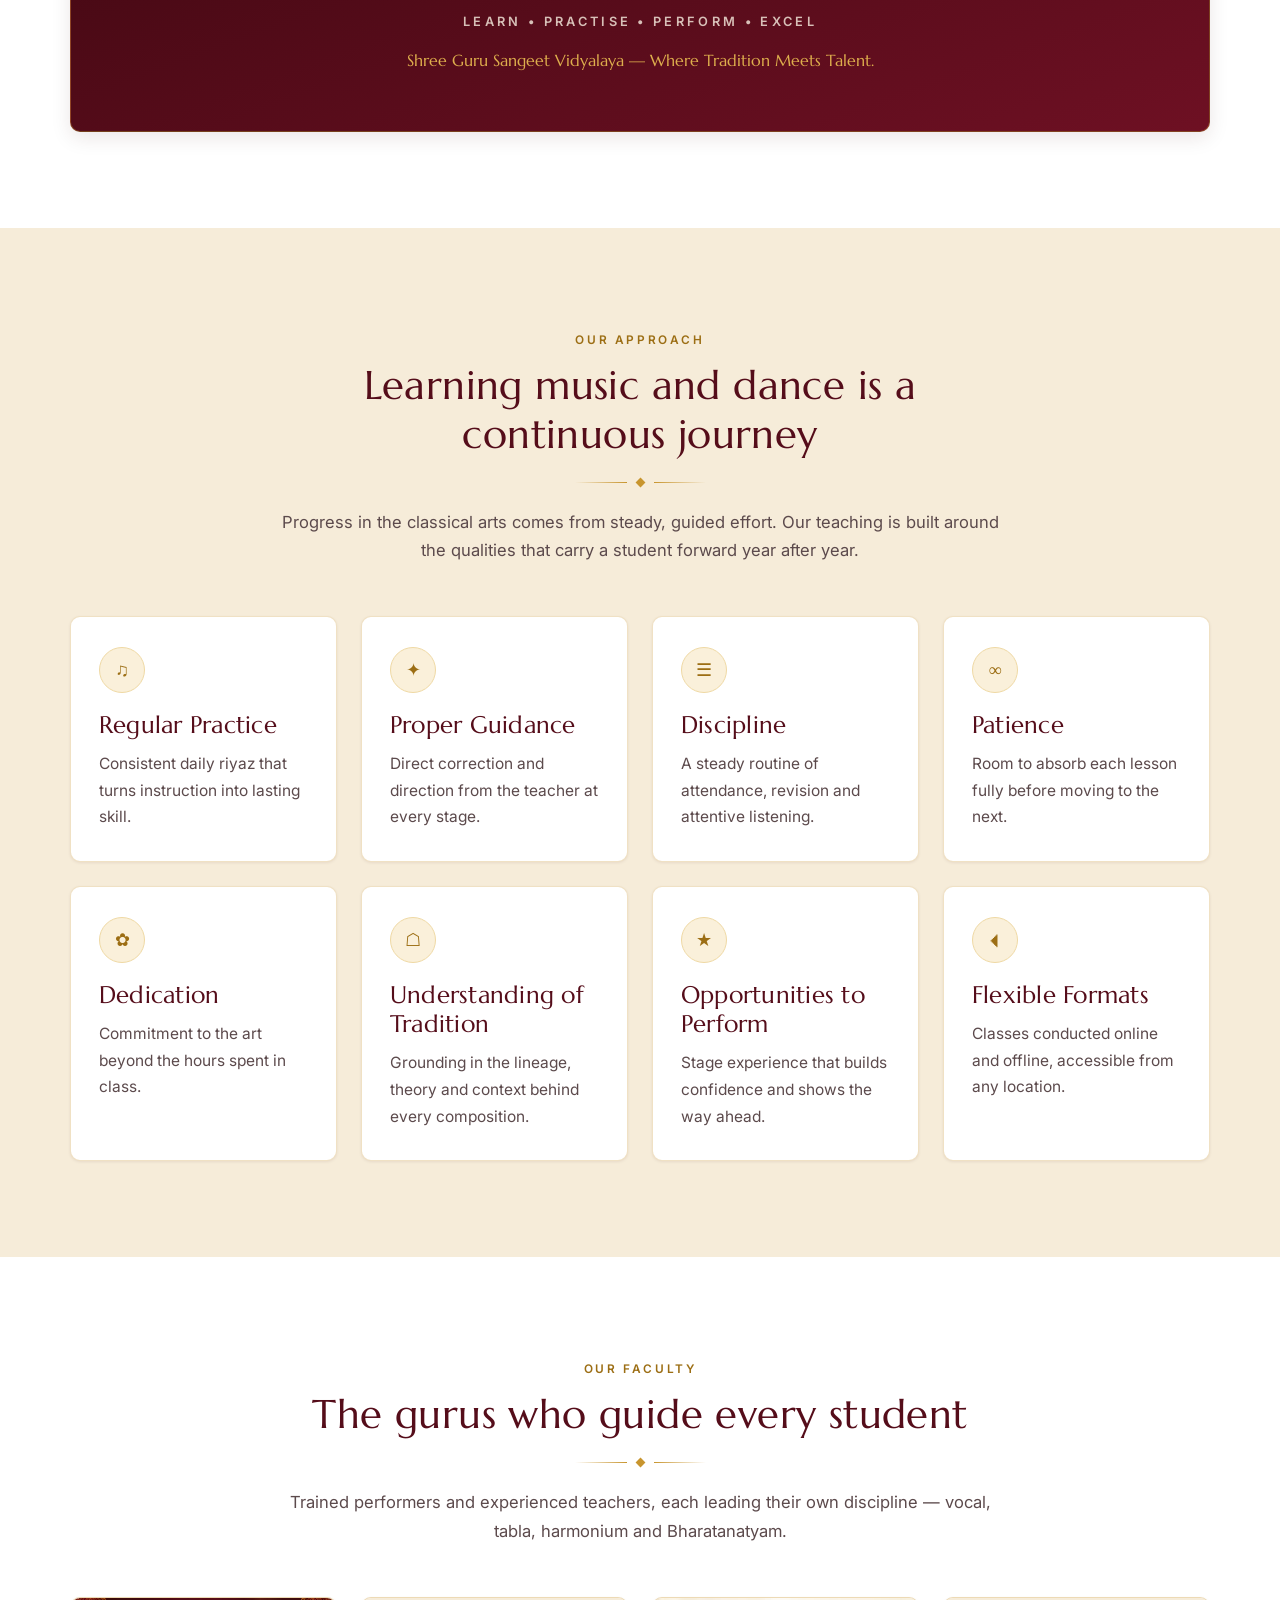
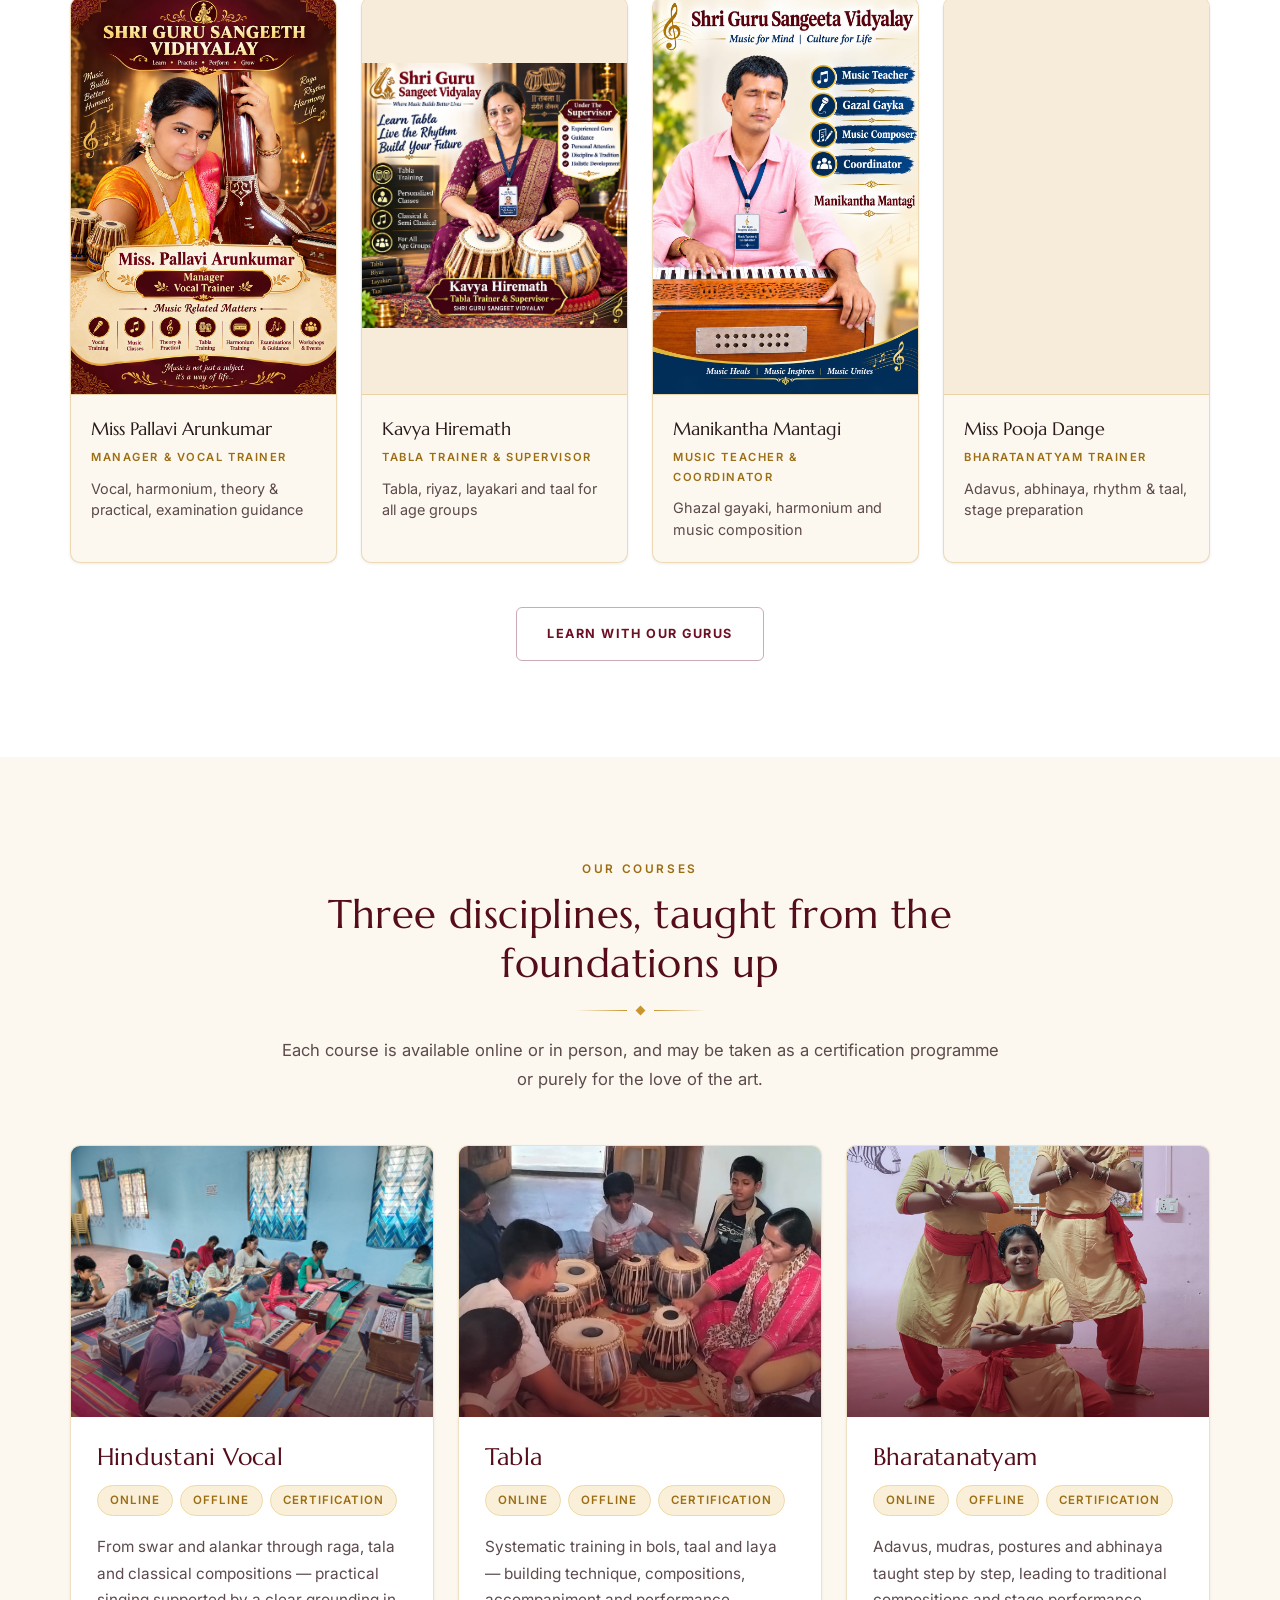
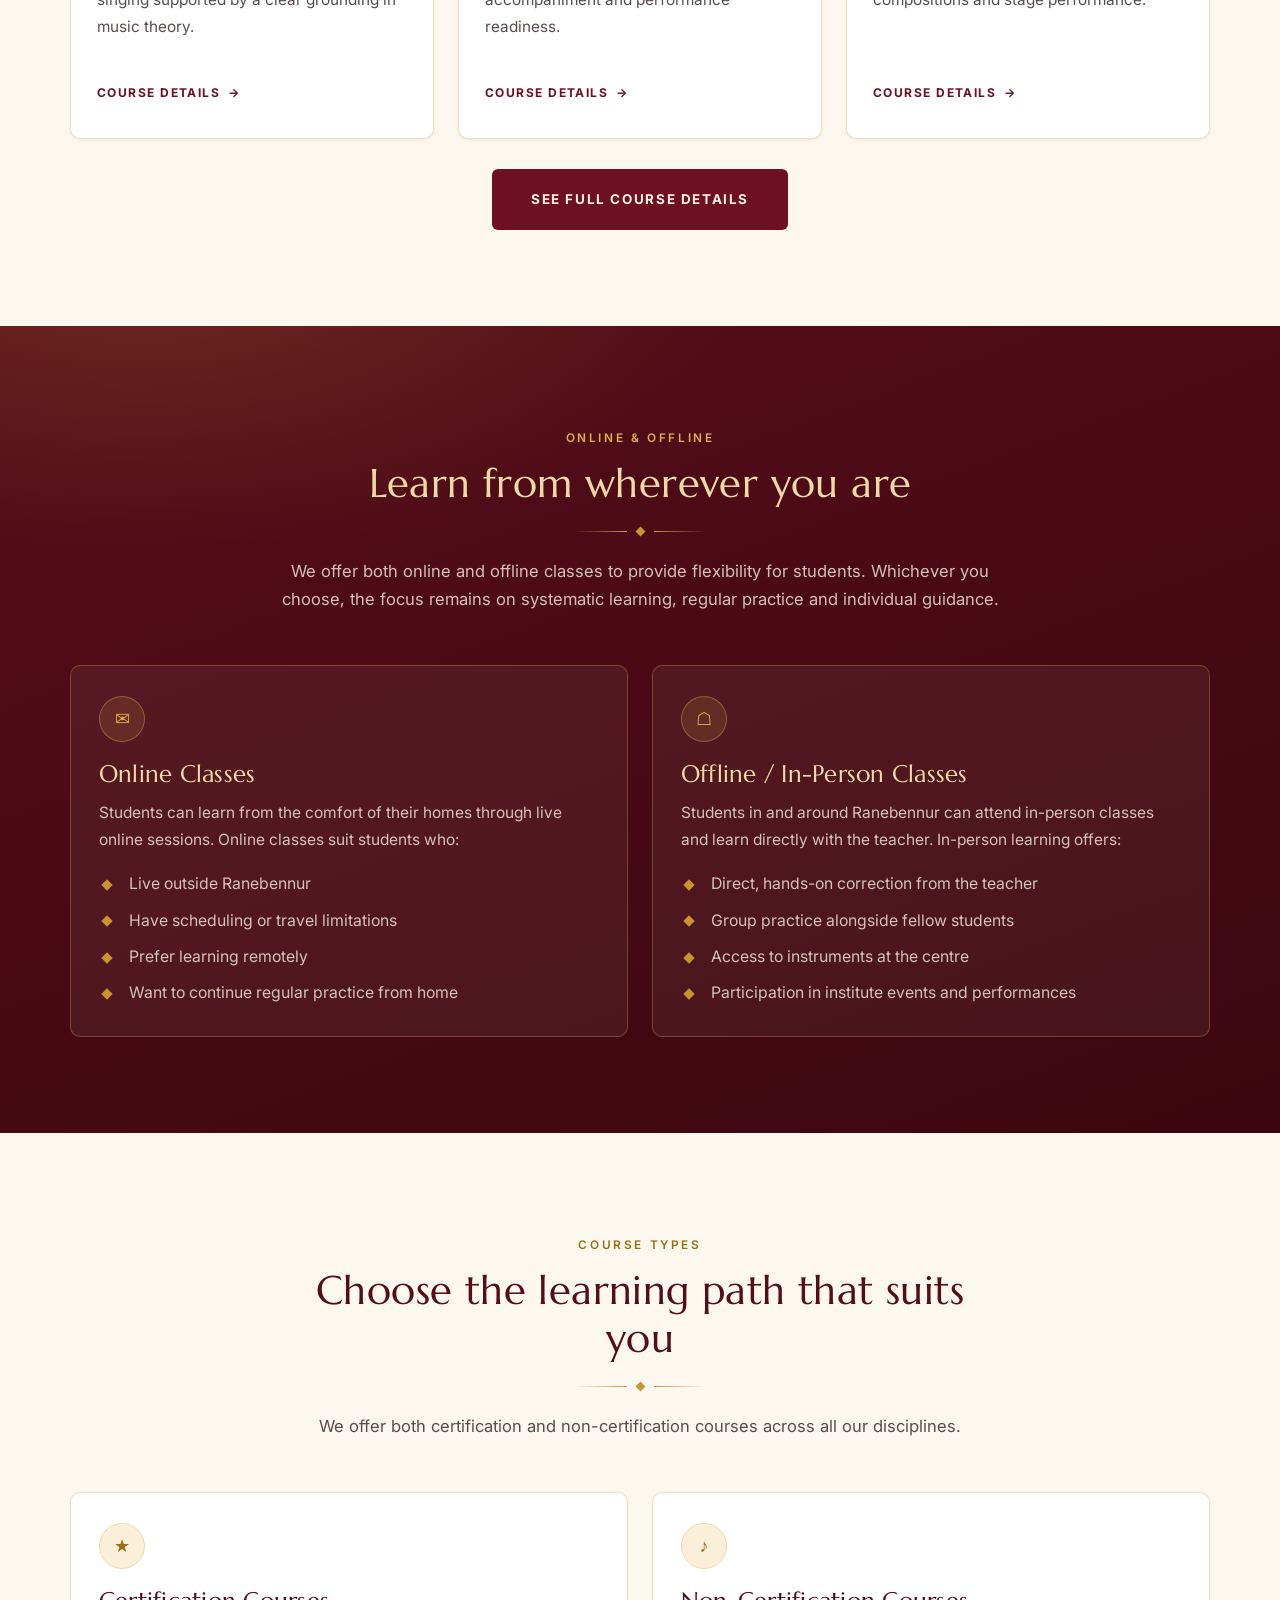
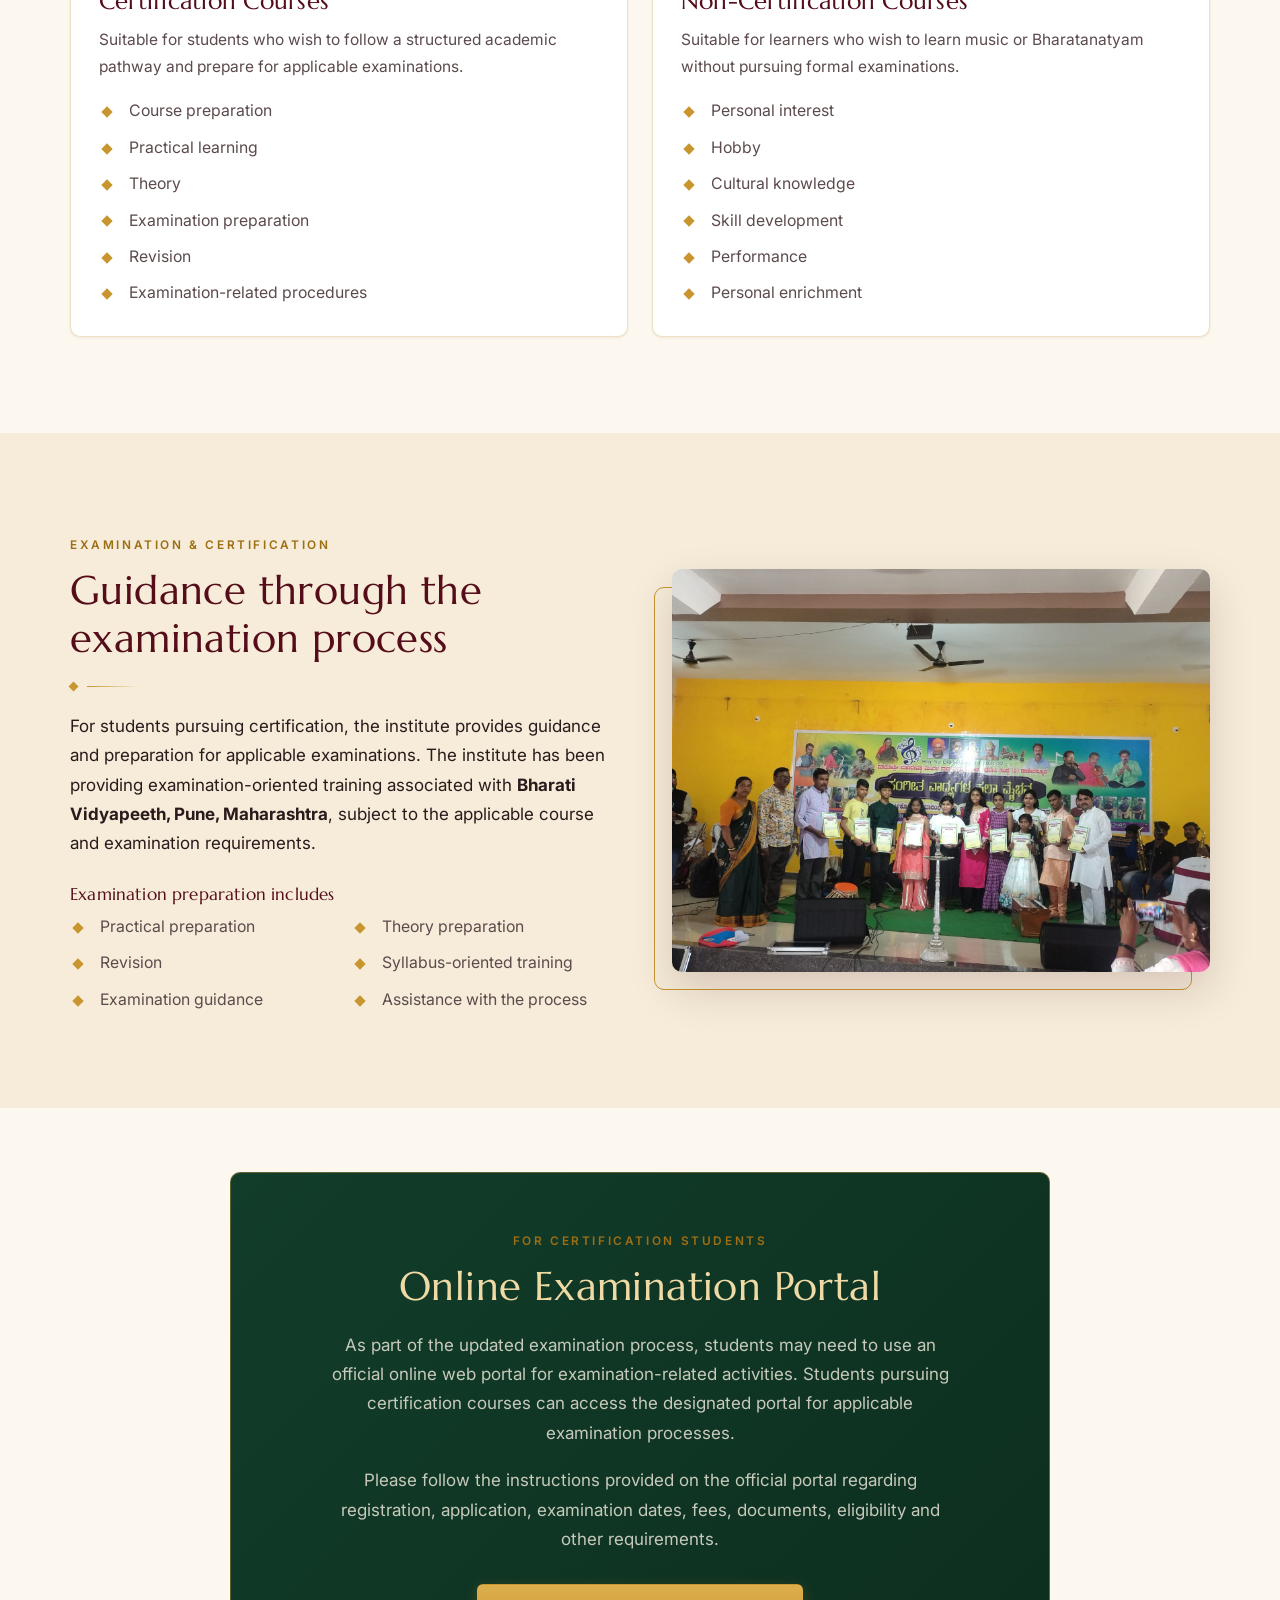
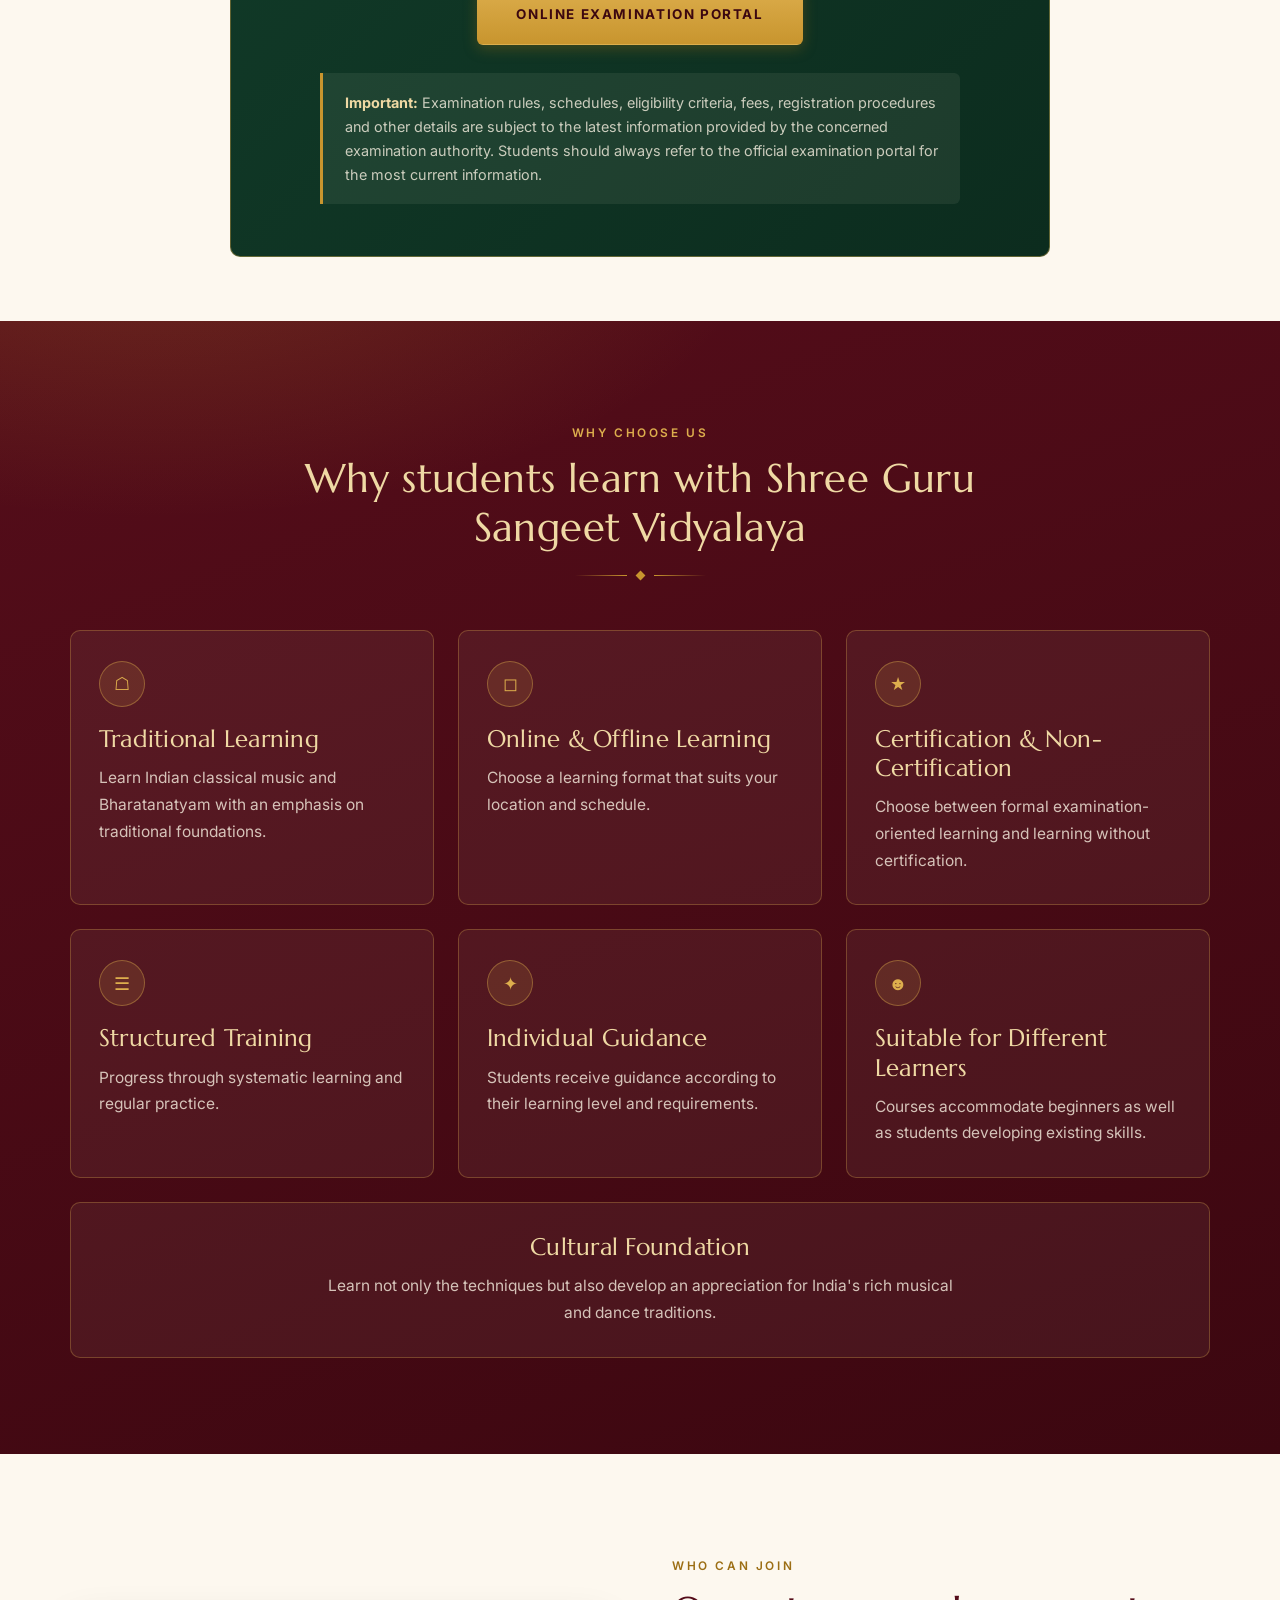
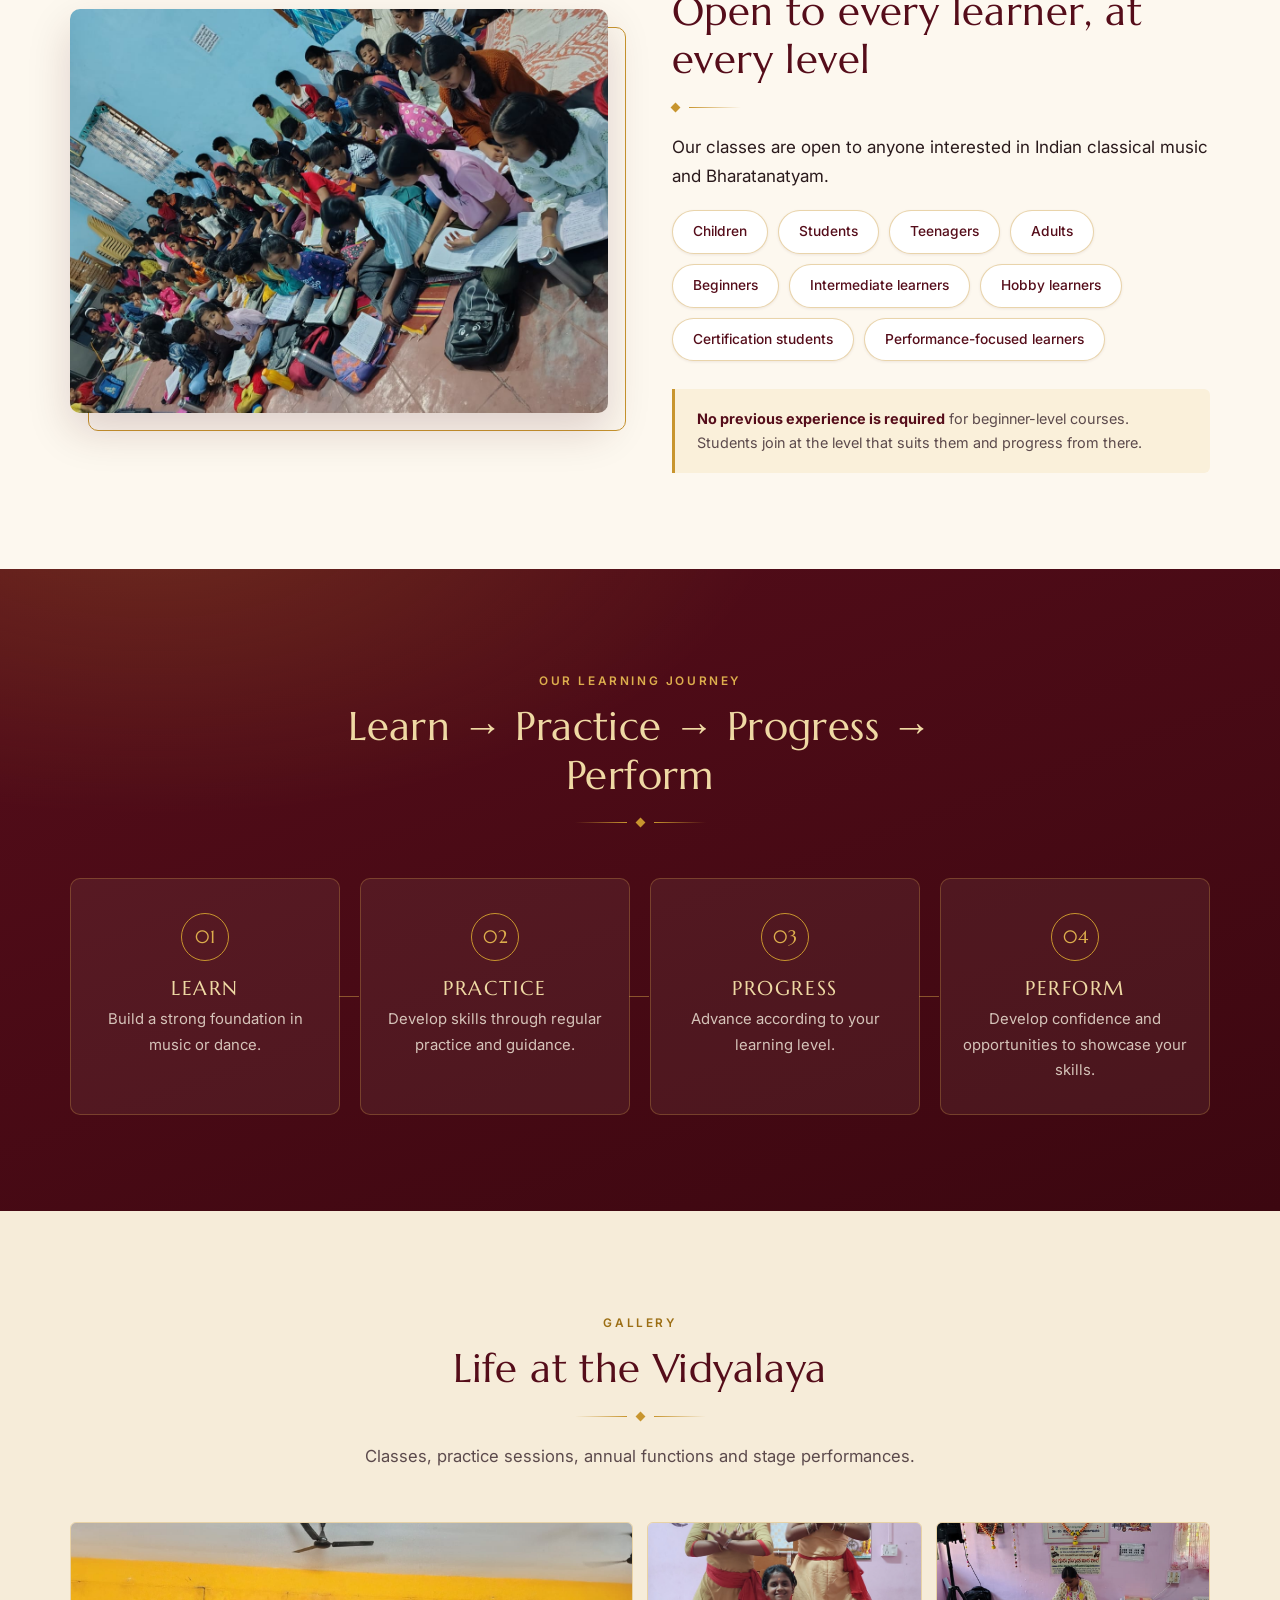
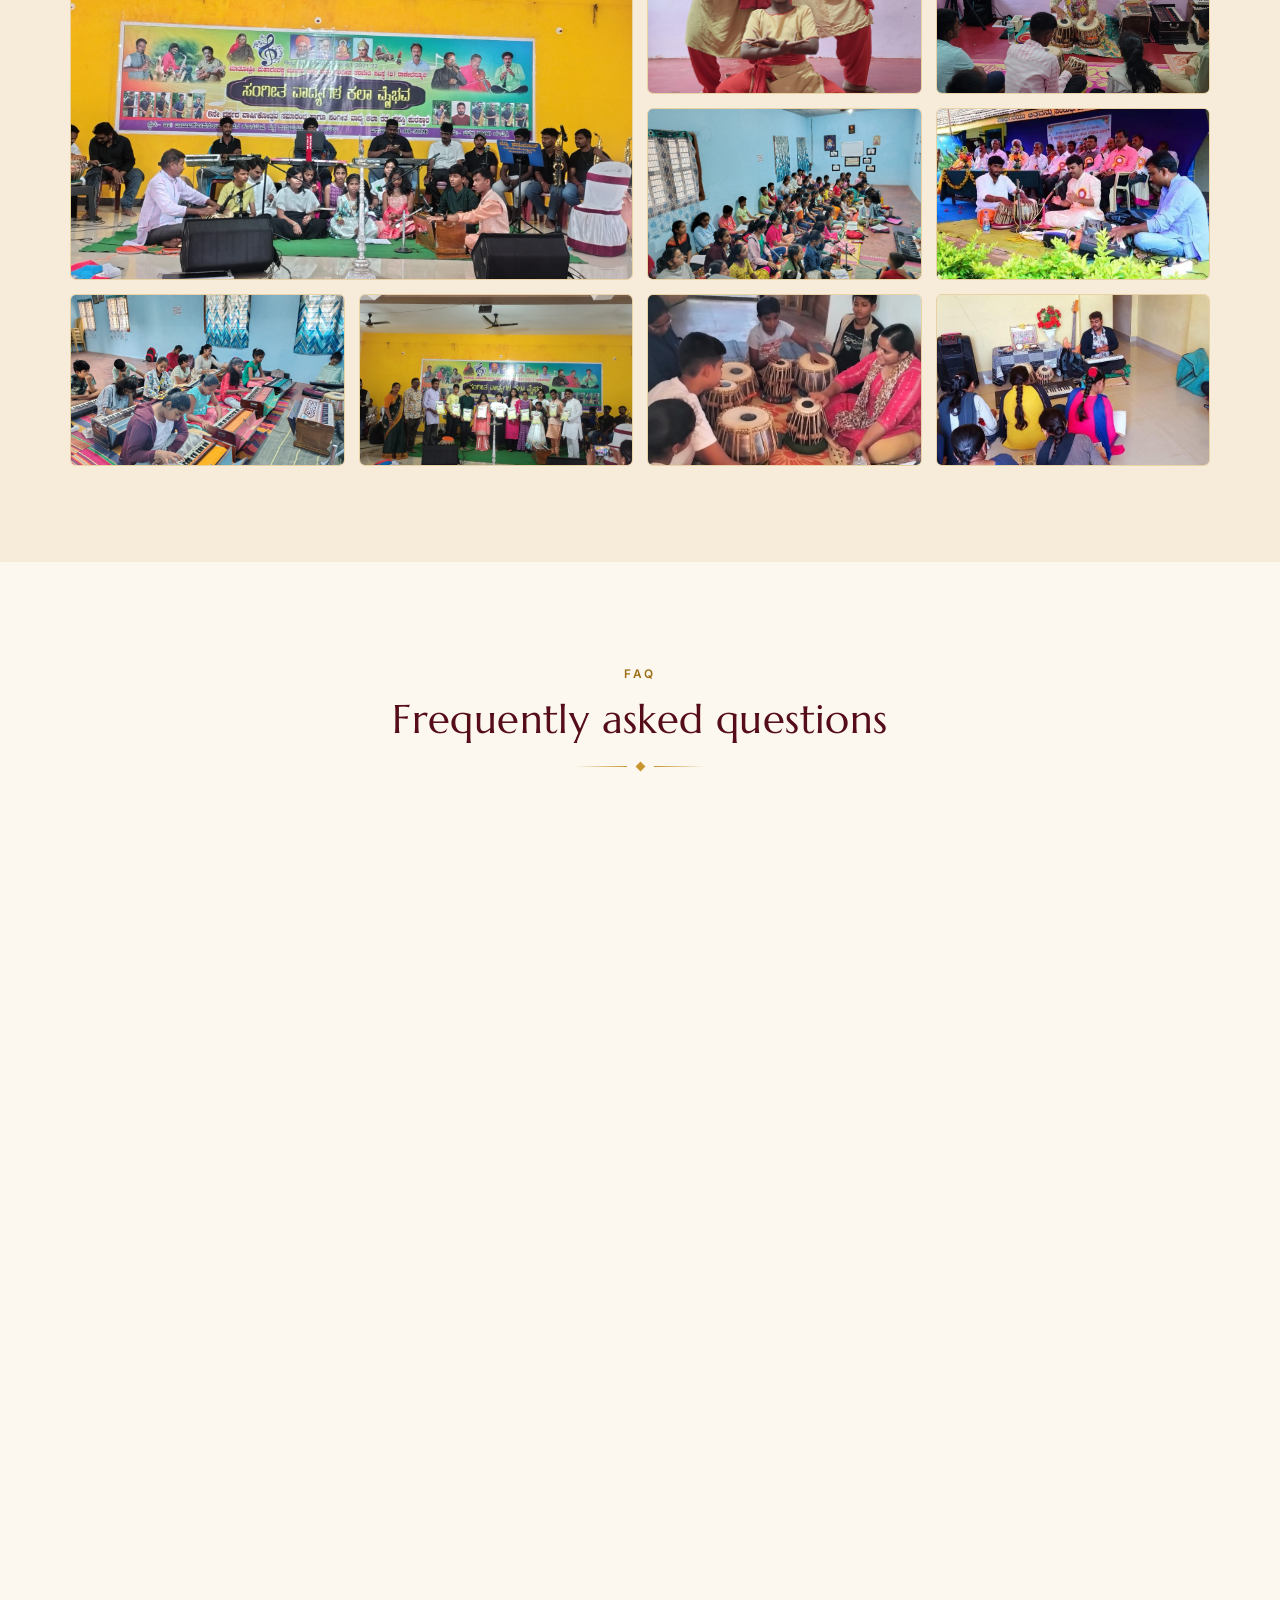
==== commit a2ac6e04: "Fix unsupported Schema.org MusicSchool type" ====
--- a/index.html
+++ b/index.html
@@ -46,7 +46,7 @@
   "@context": "https://schema.org",
   "@graph": [
     {
-      "@type": ["MusicSchool", "LocalBusiness", "EducationalOrganization"],
+      "@type": ["LocalBusiness", "EducationalOrganization"],
       "@id": "https://shreegurusangeet.in/#organization",
       "name": "Shree Guru Sangeet Vidyalaya",
       "alternateName": ["Shri Guru Sangeet Vidhyalay", "Shree Guru Sangeet Vidyalaya Ranebennur"],
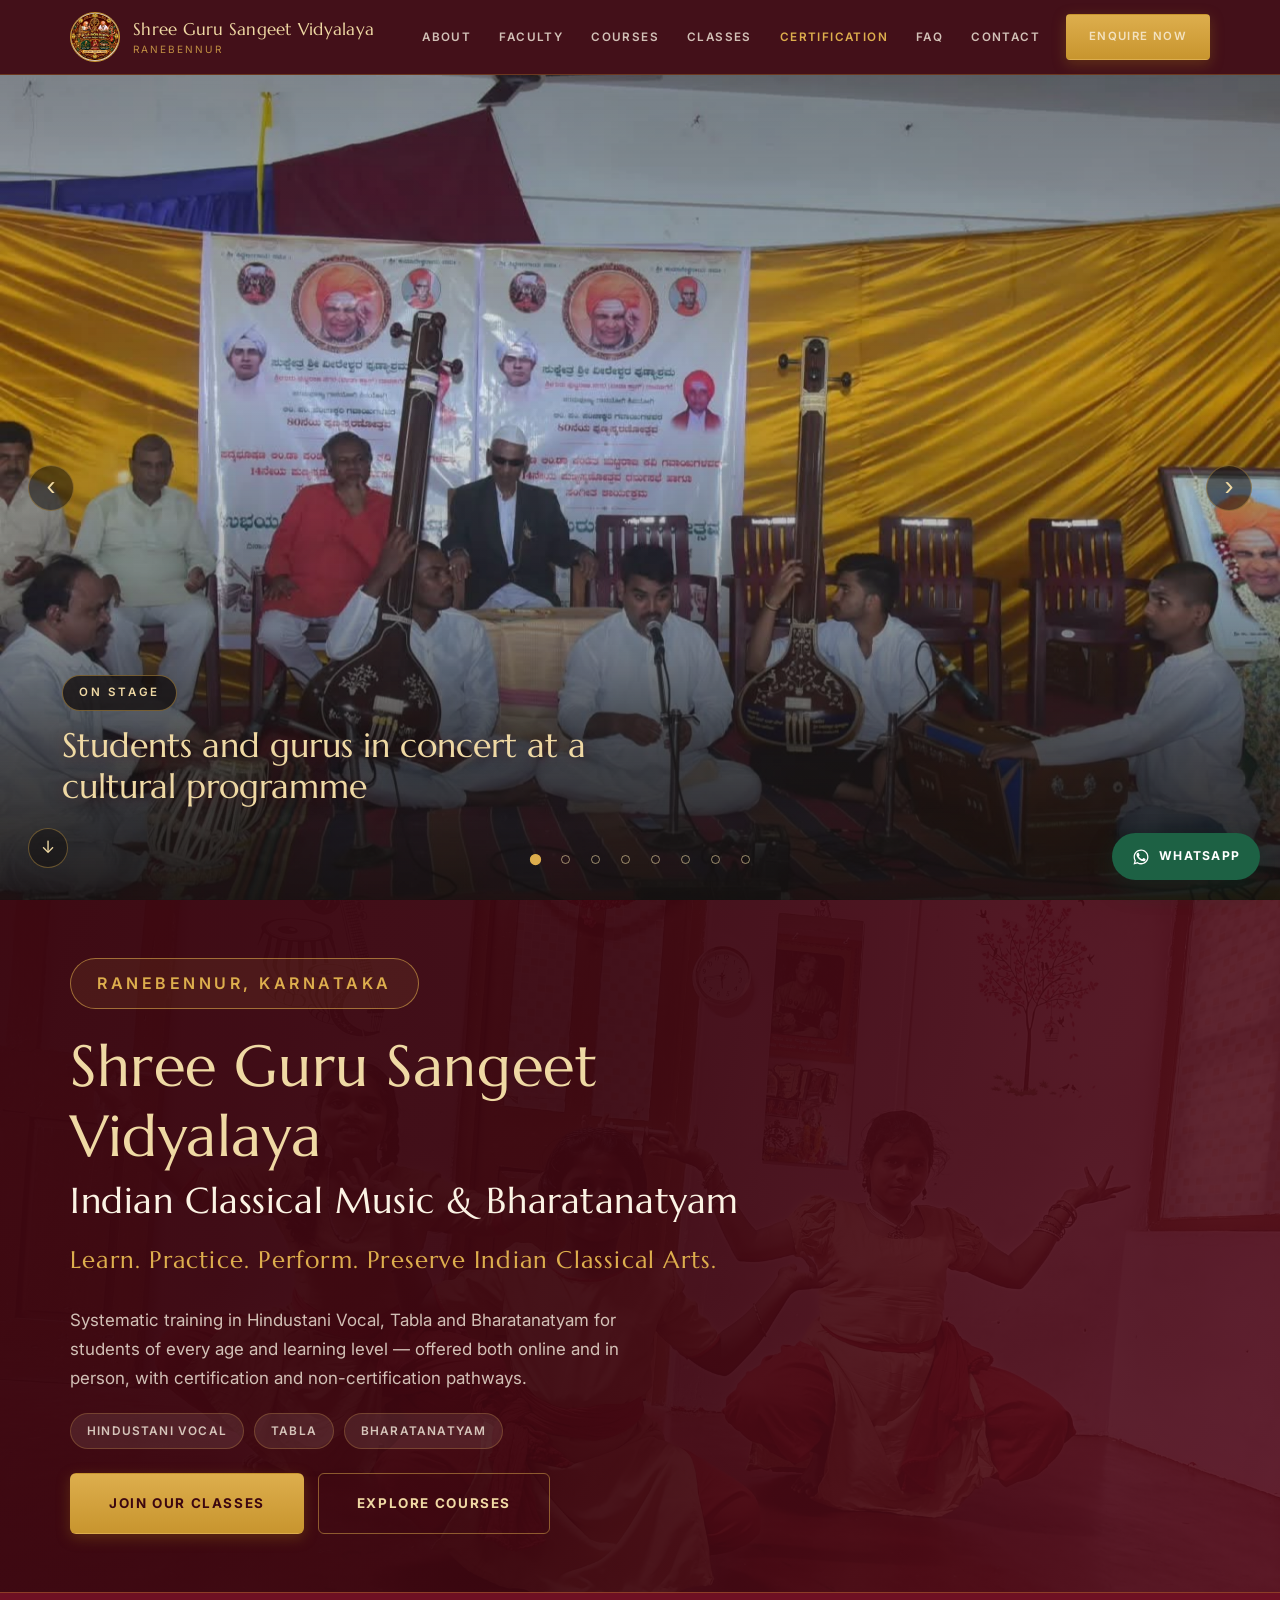
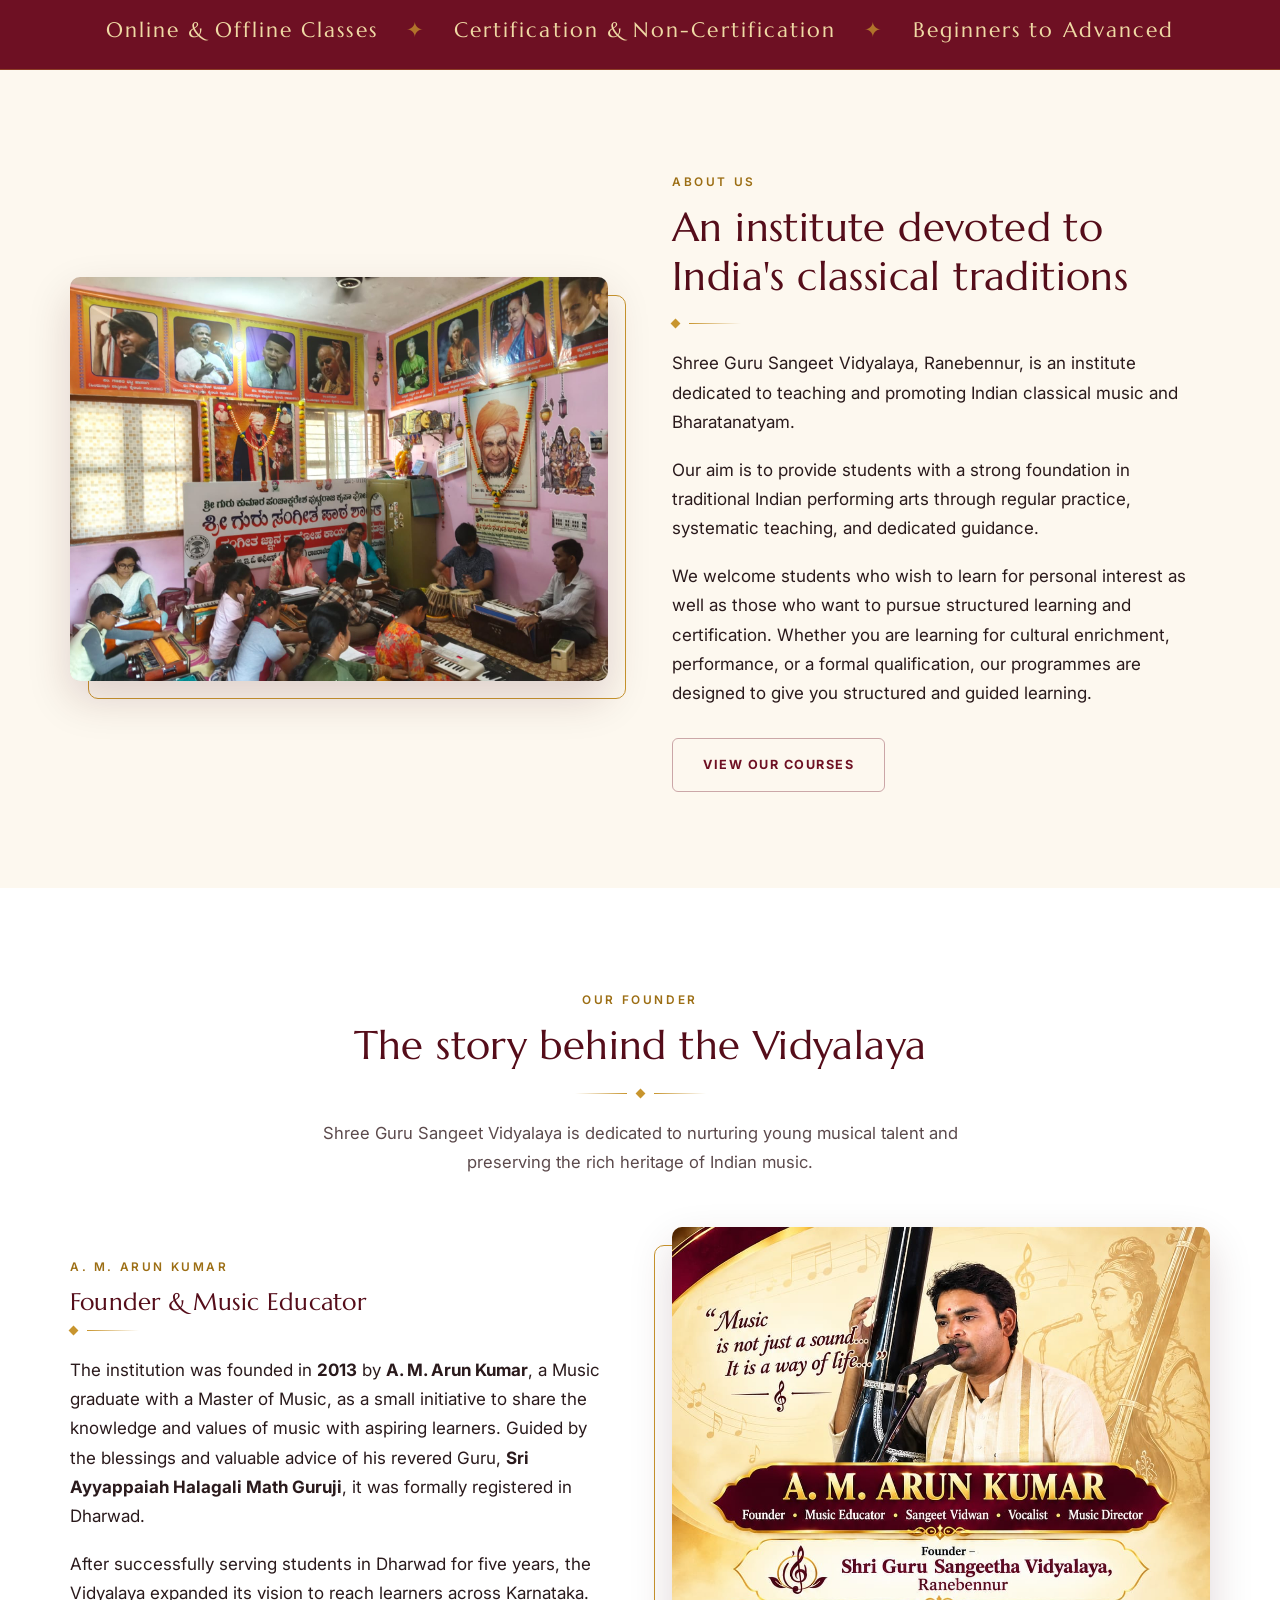
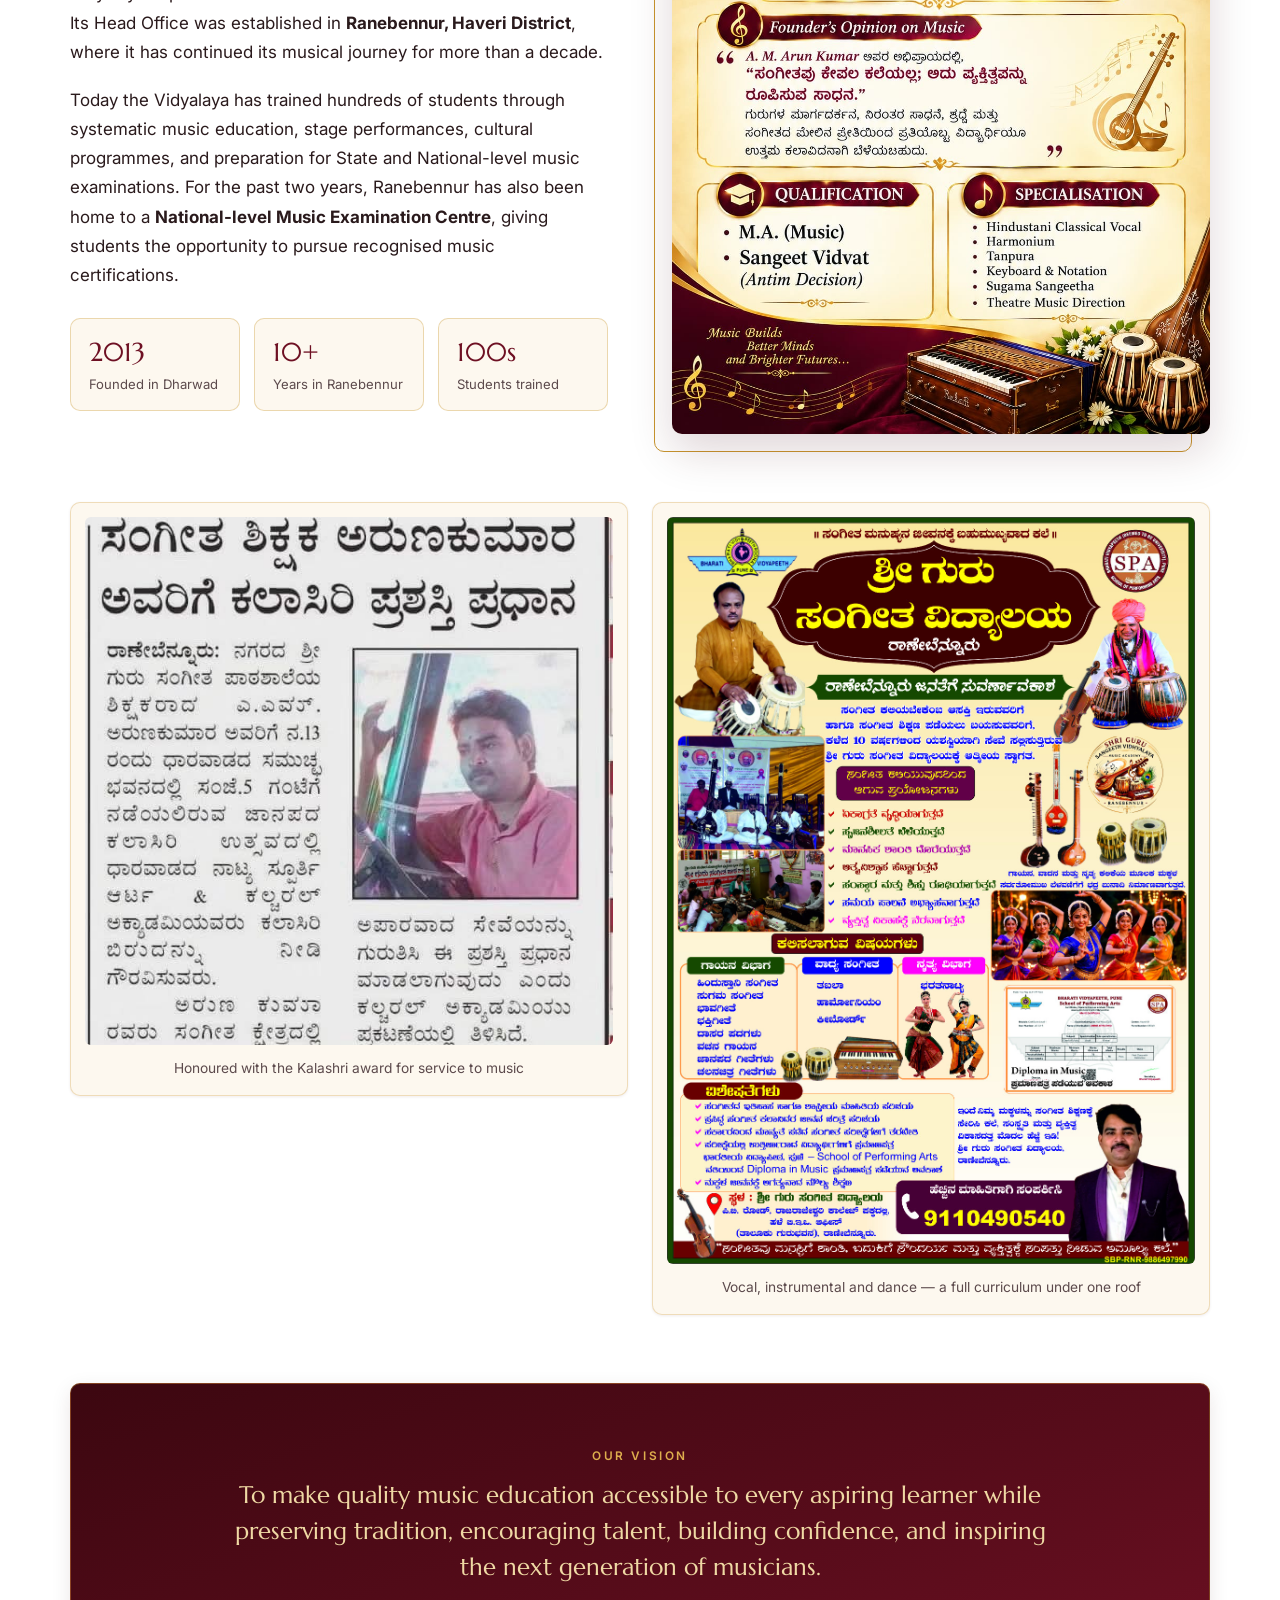
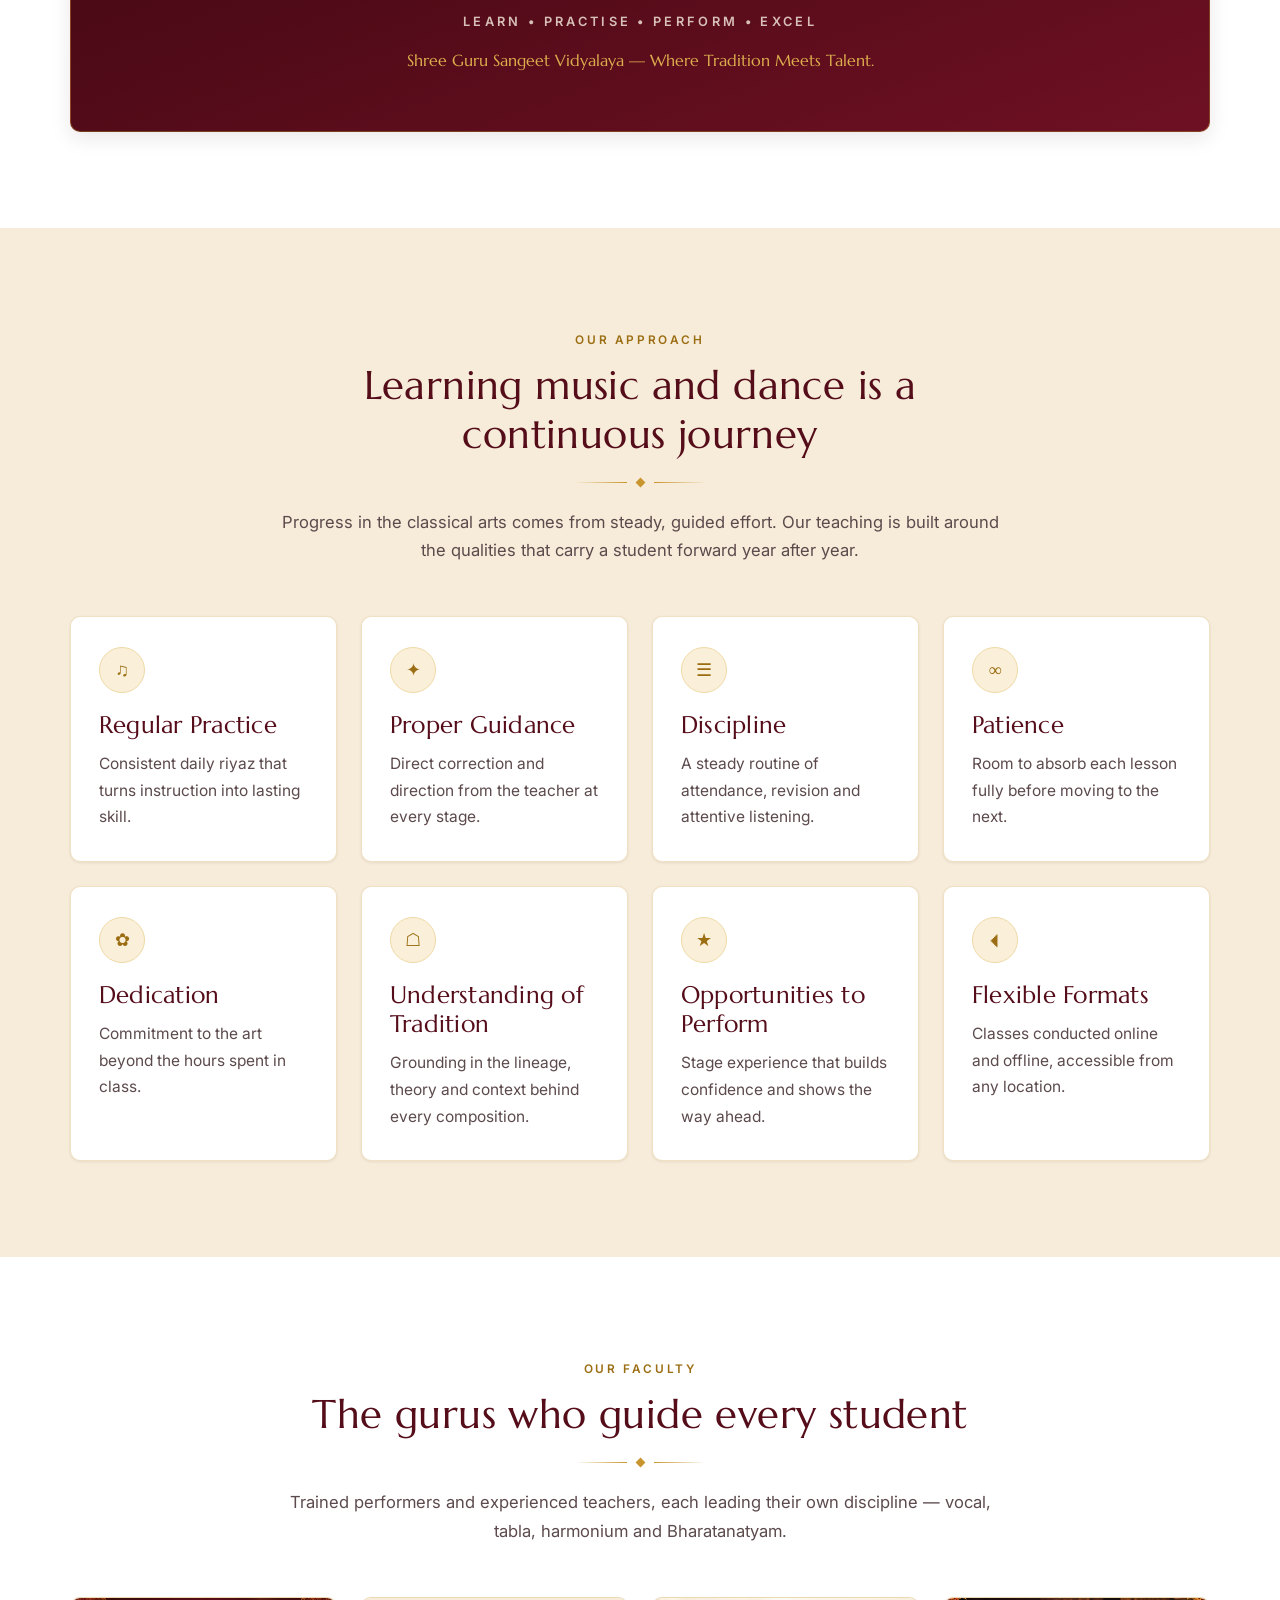
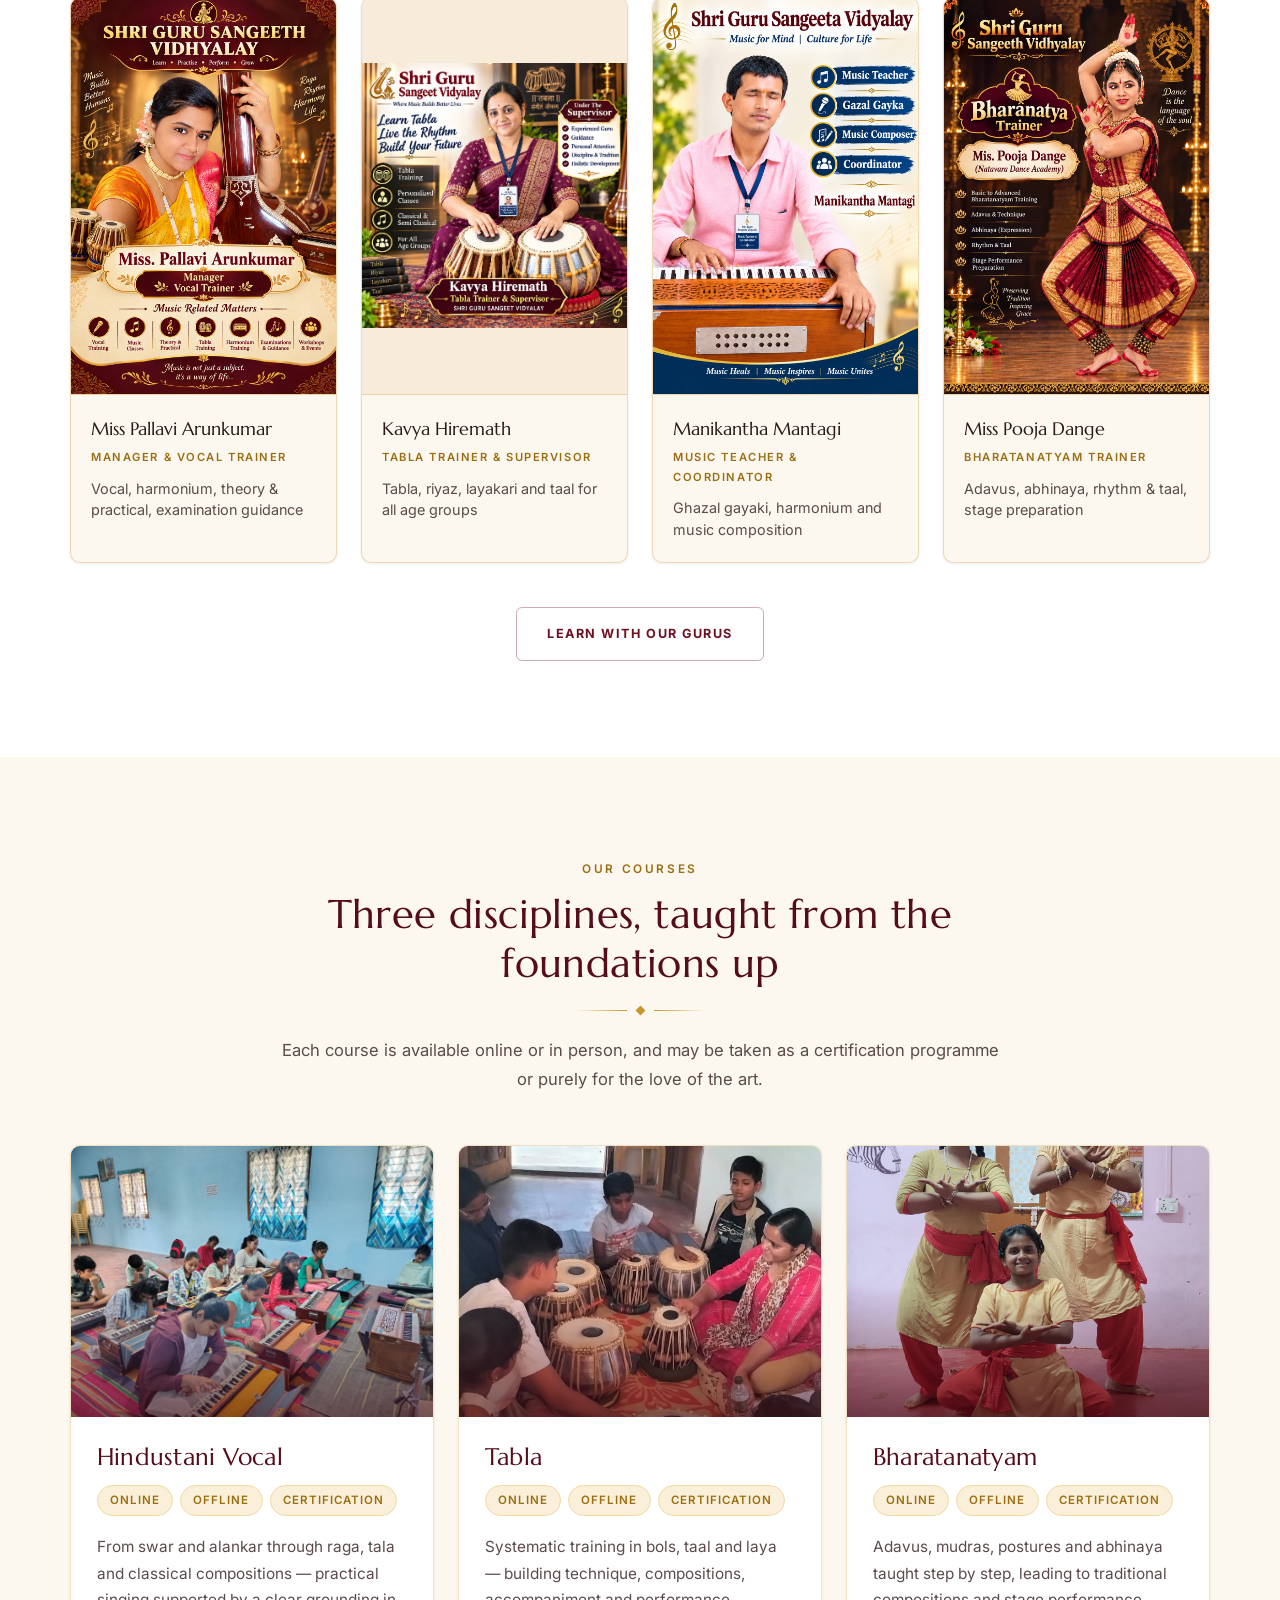
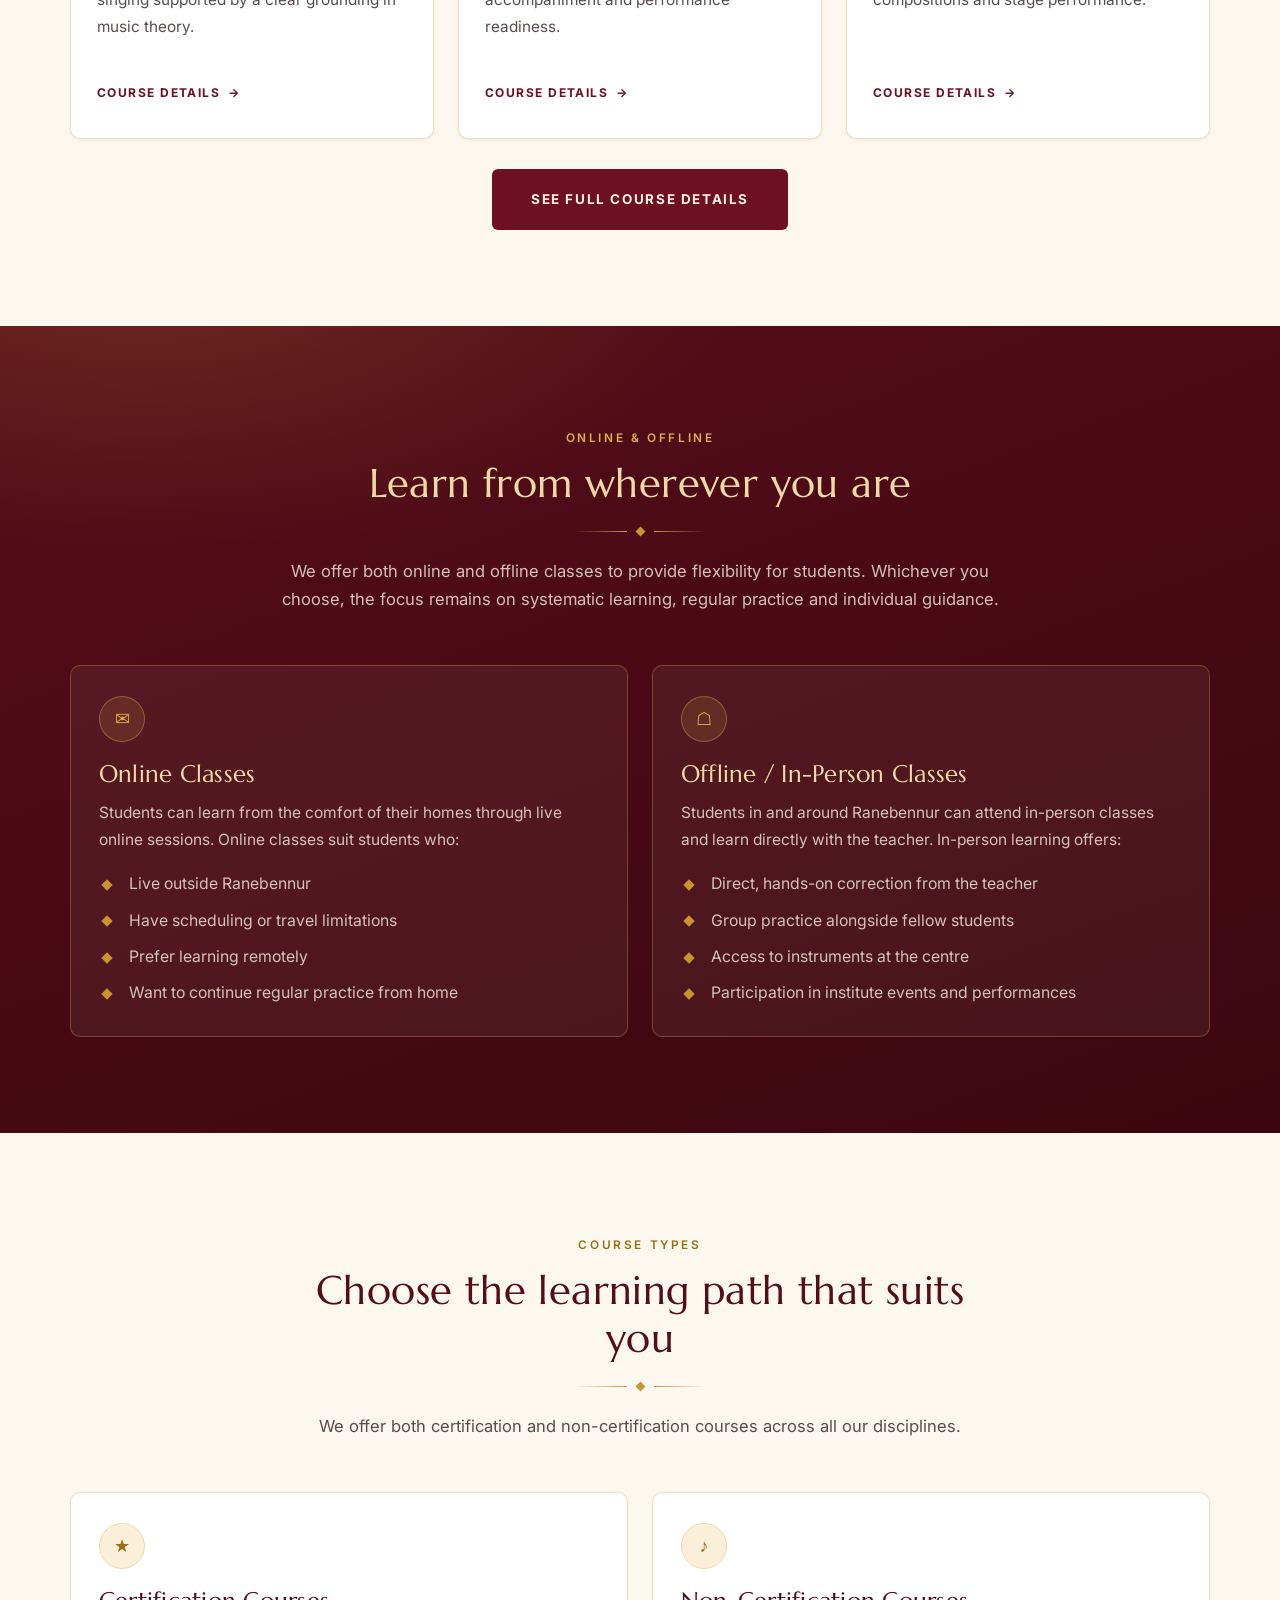
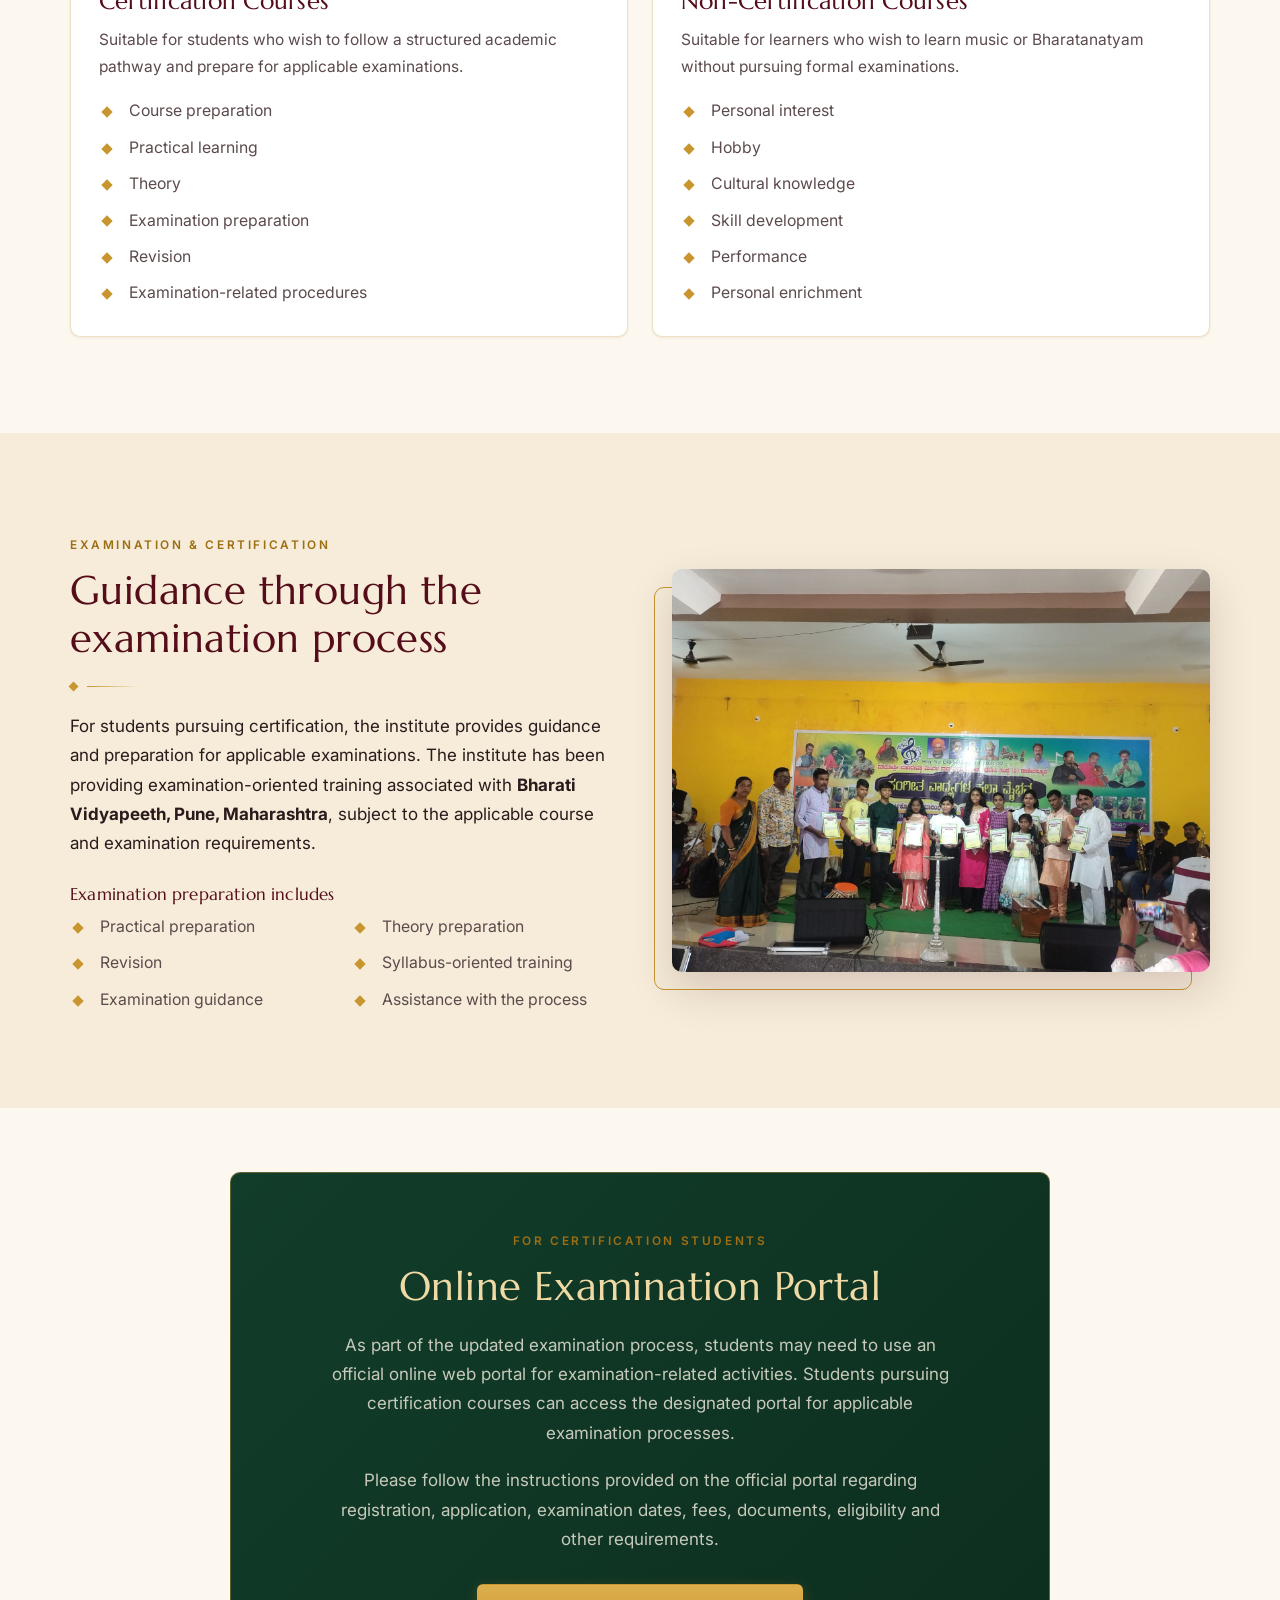
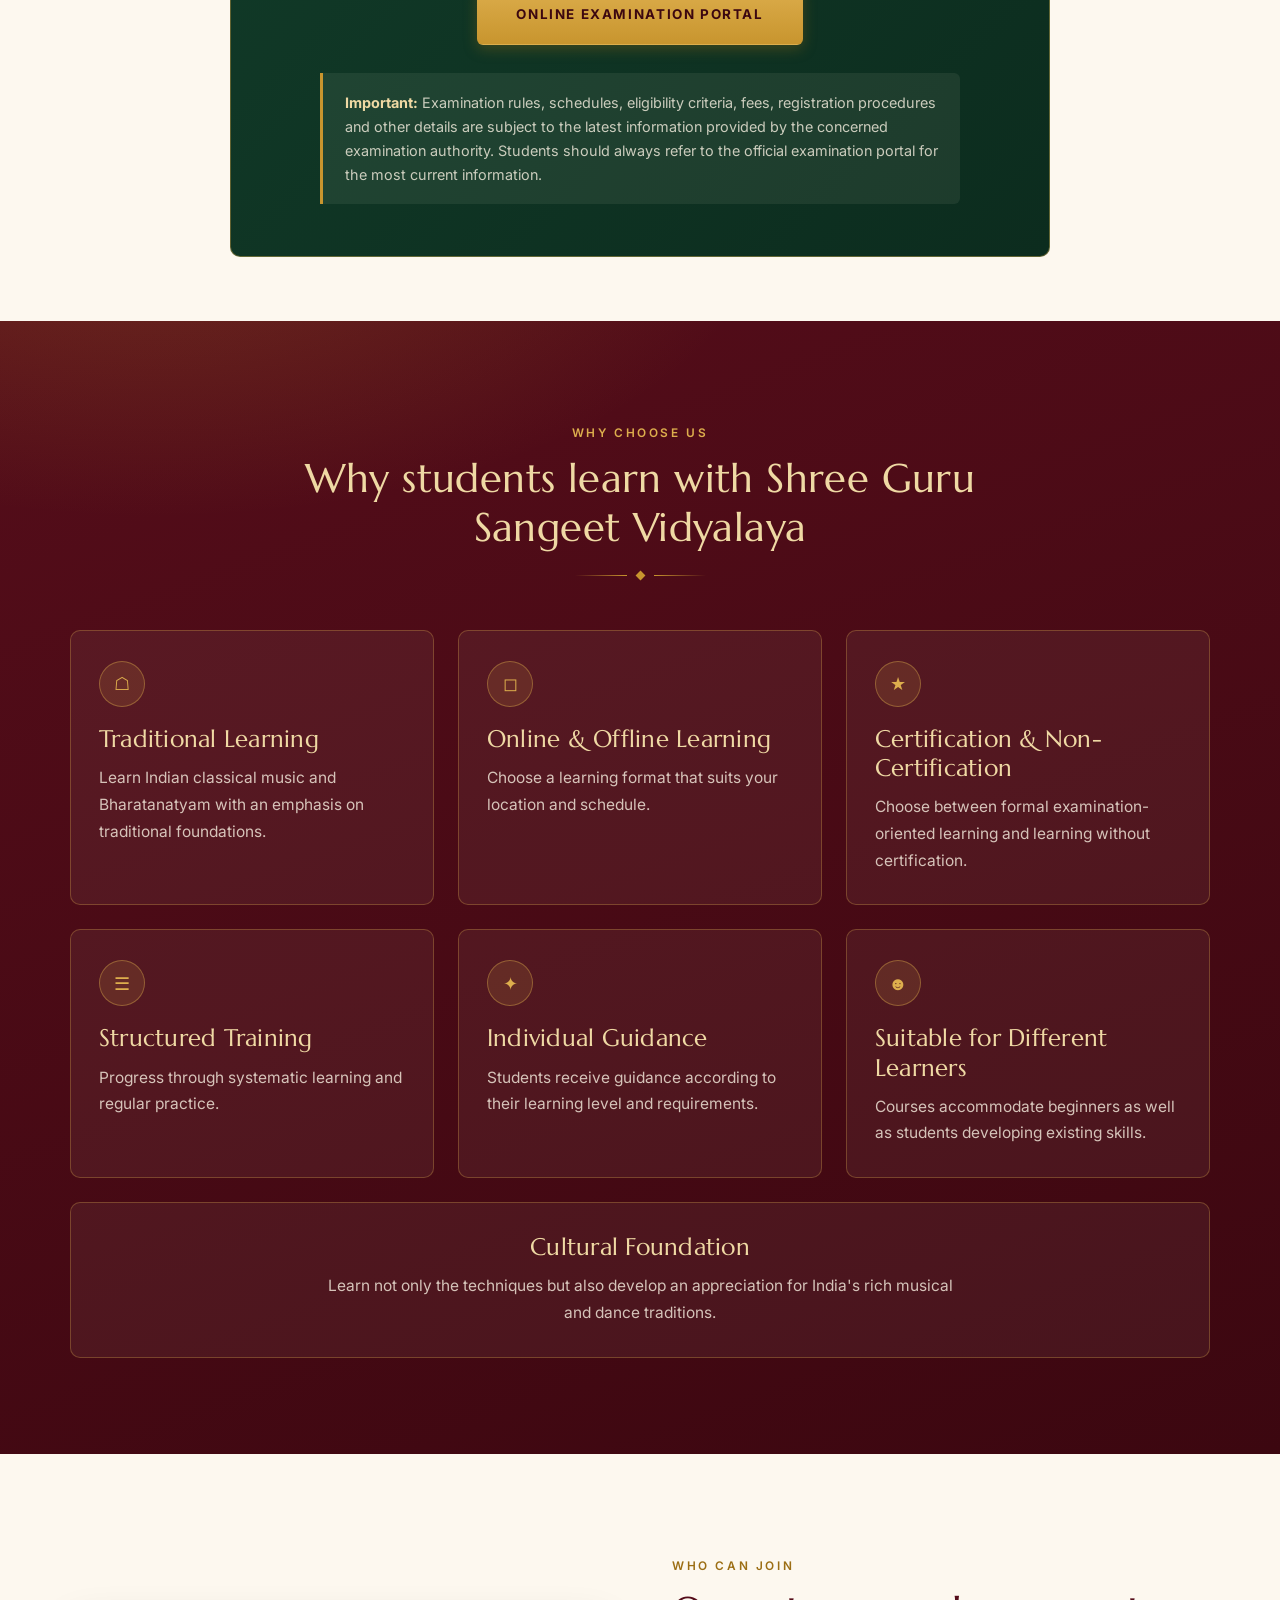
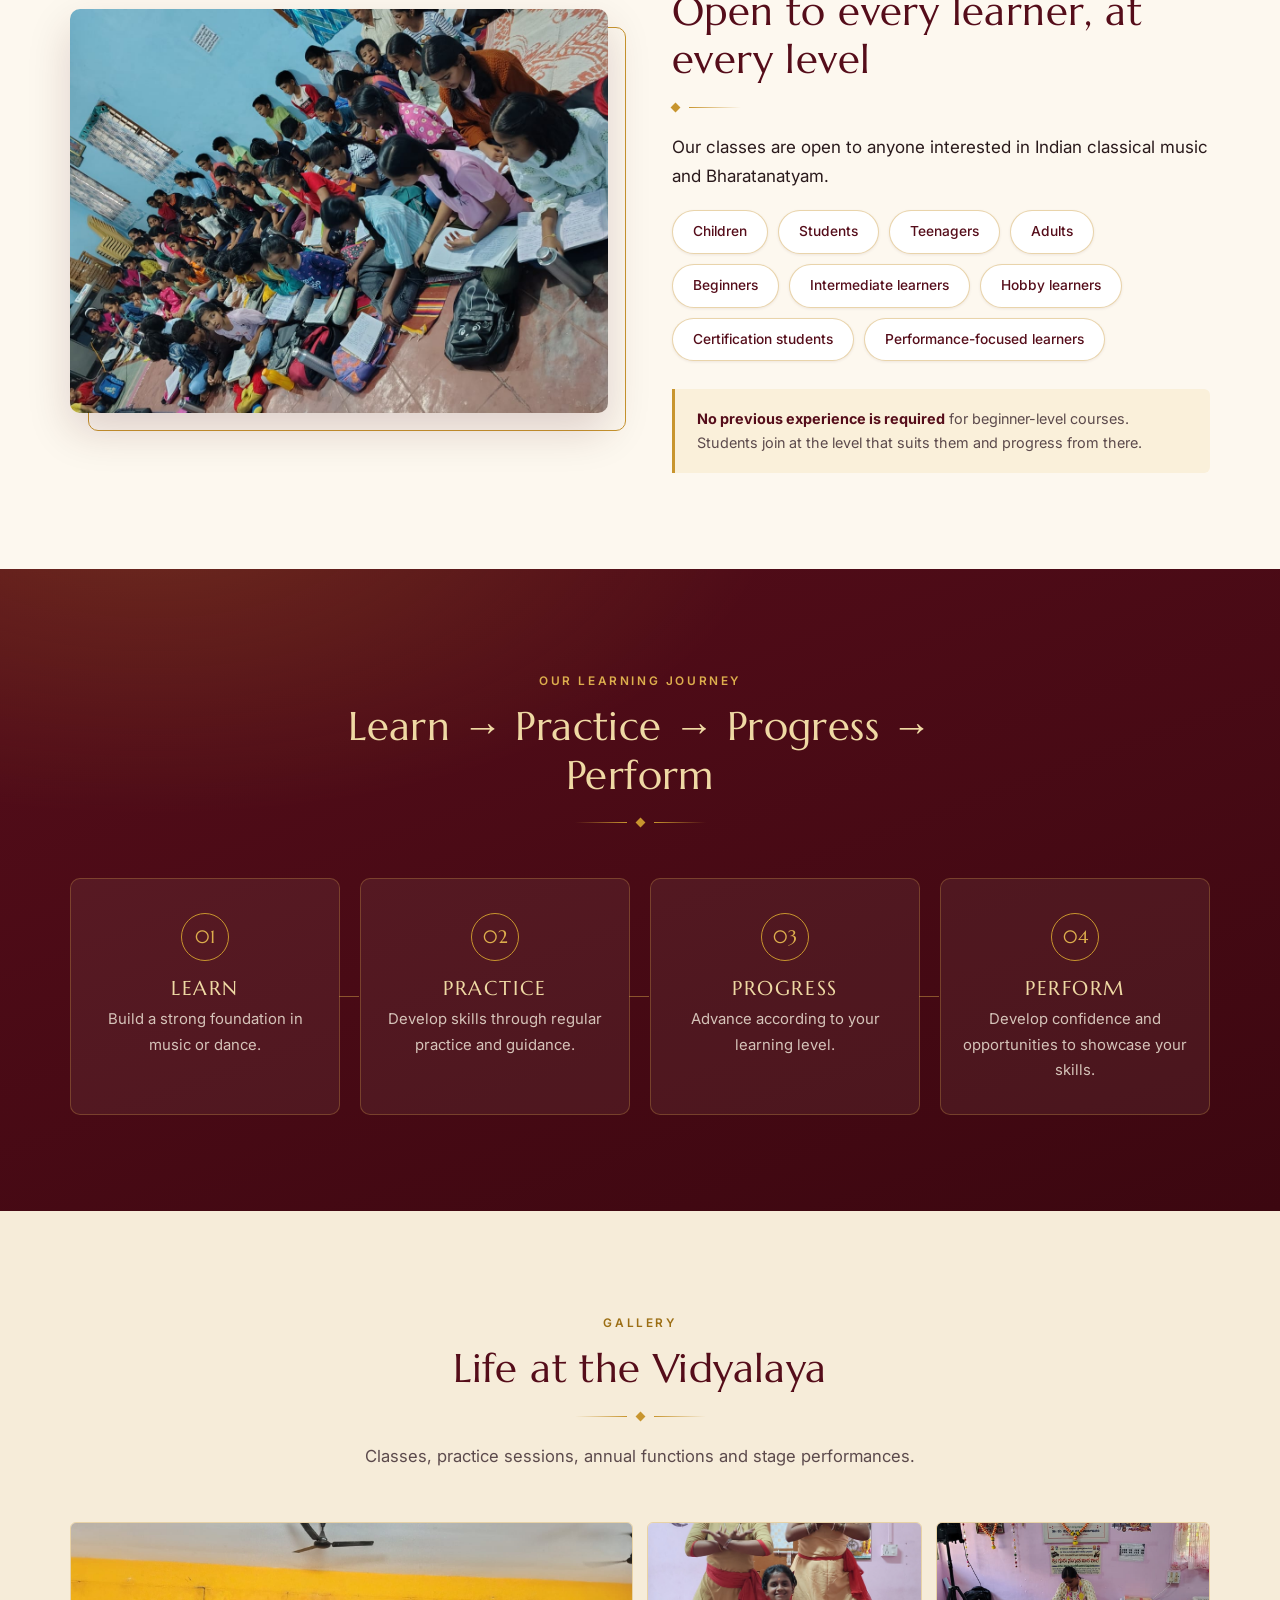
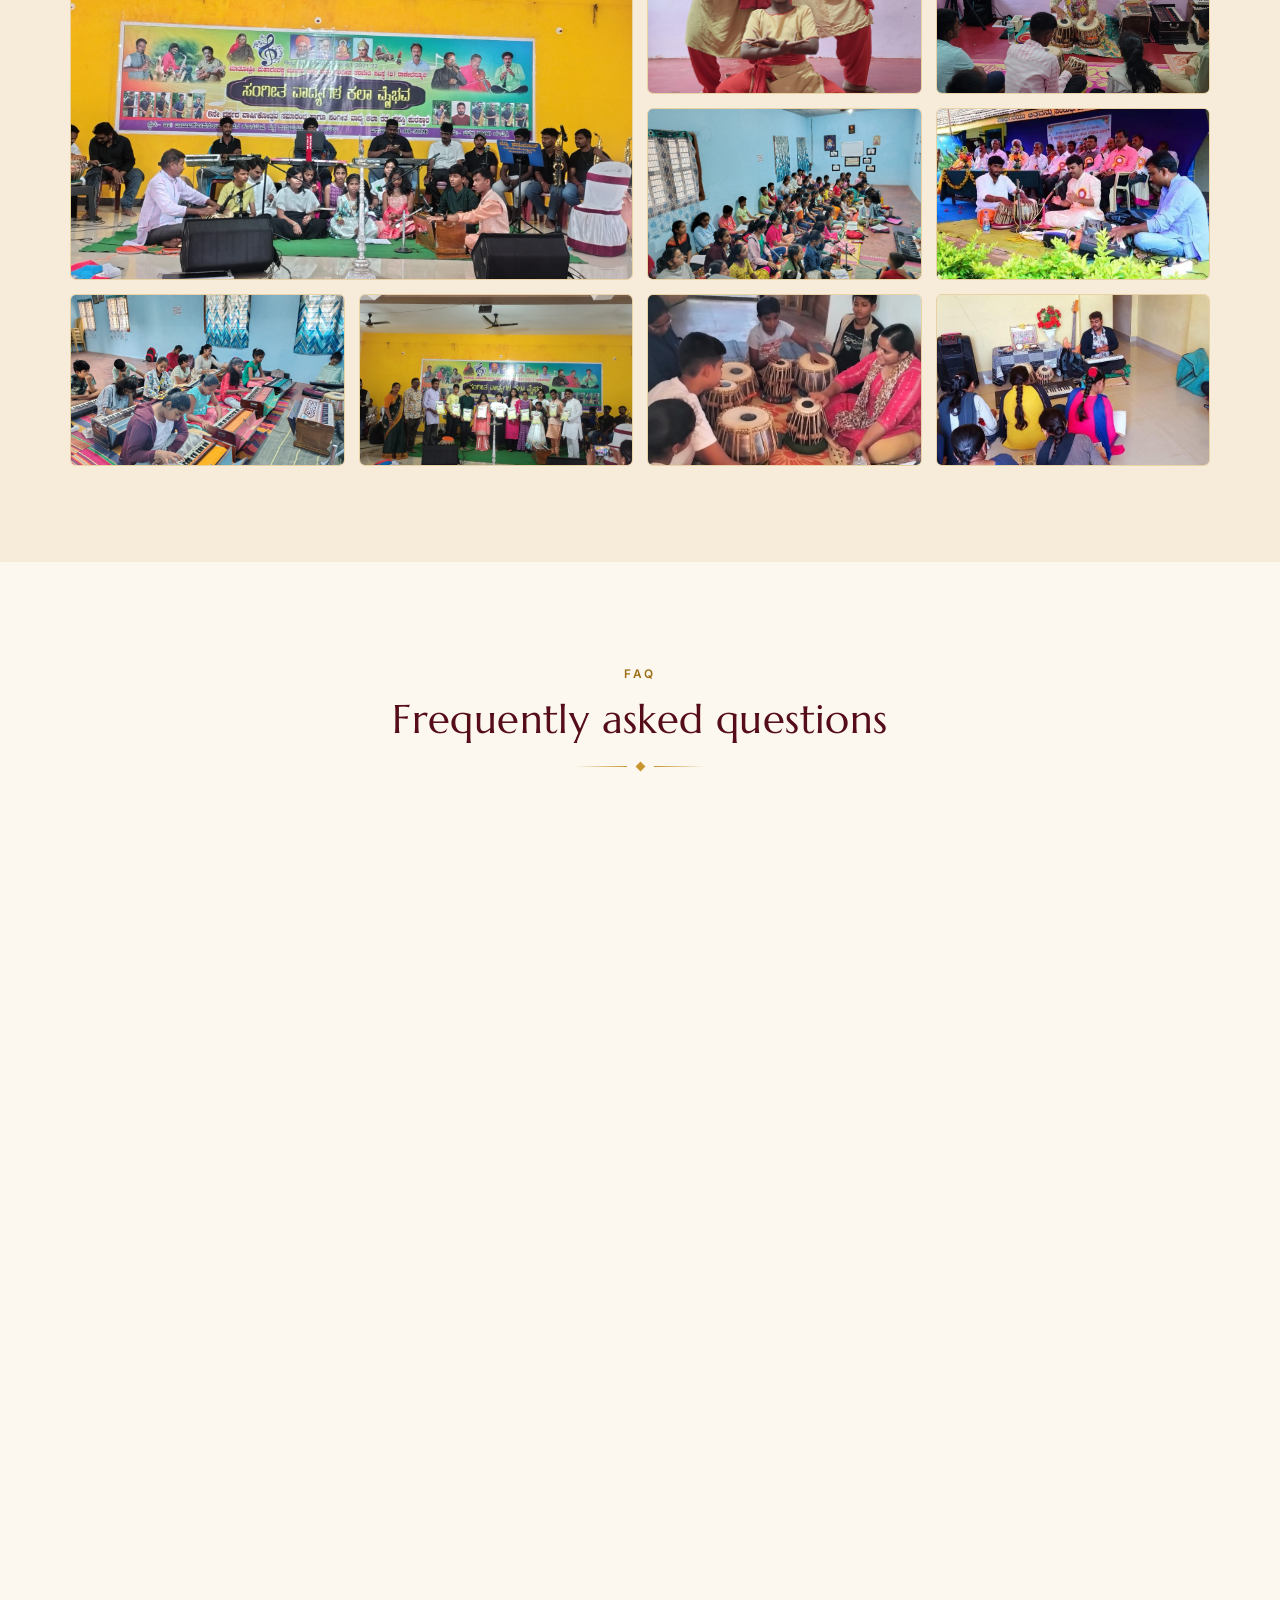
==== commit bc1bc51a: "Add course descriptions and providers to homepage schema" ====
--- a/index.html
+++ b/index.html
@@ -94,9 +94,48 @@
         "@type": "OfferCatalog",
         "name": "Courses",
         "itemListElement": [
-          { "@type": "Offer", "itemOffered": { "@type": "Course", "@id": "https://shreegurusangeet.in/courses.html#hindustani-vocal", "name": "Hindustani Vocal" } },
-          { "@type": "Offer", "itemOffered": { "@type": "Course", "@id": "https://shreegurusangeet.in/courses.html#tabla", "name": "Tabla" } },
-          { "@type": "Offer", "itemOffered": { "@type": "Course", "@id": "https://shreegurusangeet.in/courses.html#bharatanatyam", "name": "Bharatanatyam" } }
+          {
+            "@type": "Offer",
+            "itemOffered": {
+              "@type": "Course",
+              "@id": "https://shreegurusangeet.in/courses.html#hindustani-vocal",
+              "name": "Hindustani Vocal",
+              "description": "Fundamentals and progressive aspects of Hindustani classical music: swar, alankar, basic exercises, raga, tala, voice training, classical compositions, music theory, practical singing and examination preparation. Online and offline; certification and non-certification options.",
+              "provider": {
+                "@type": "Organization",
+                "name": "Shree Guru Sangeet Vidyalaya",
+                "sameAs": "https://shreegurusangeet.in/"
+              }
+            }
+          },
+          {
+            "@type": "Offer",
+            "itemOffered": {
+              "@type": "Course",
+              "@id": "https://shreegurusangeet.in/courses.html#tabla",
+              "name": "Tabla",
+              "description": "Systematic training in tabla: basic techniques, bols, taal, laya, rhythm exercises, compositions, practice techniques, accompaniment, performance preparation and examination preparation. Online and offline; certification and non-certification options.",
+              "provider": {
+                "@type": "Organization",
+                "name": "Shree Guru Sangeet Vidyalaya",
+                "sameAs": "https://shreegurusangeet.in/"
+              }
+            }
+          },
+          {
+            "@type": "Offer",
+            "itemOffered": {
+              "@type": "Course",
+              "@id": "https://shreegurusangeet.in/courses.html#bharatanatyam",
+              "name": "Bharatanatyam",
+              "description": "Bharatanatyam classical dance from the fundamentals: adavus, mudras, postures, rhythm and tala, abhinaya, facial expressions, traditional compositions, dance theory, stage performance and examination preparation. Online and offline; certification and non-certification options.",
+              "provider": {
+                "@type": "Organization",
+                "name": "Shree Guru Sangeet Vidyalaya",
+                "sameAs": "https://shreegurusangeet.in/"
+              }
+            }
+          }
         ]
       }
     },
